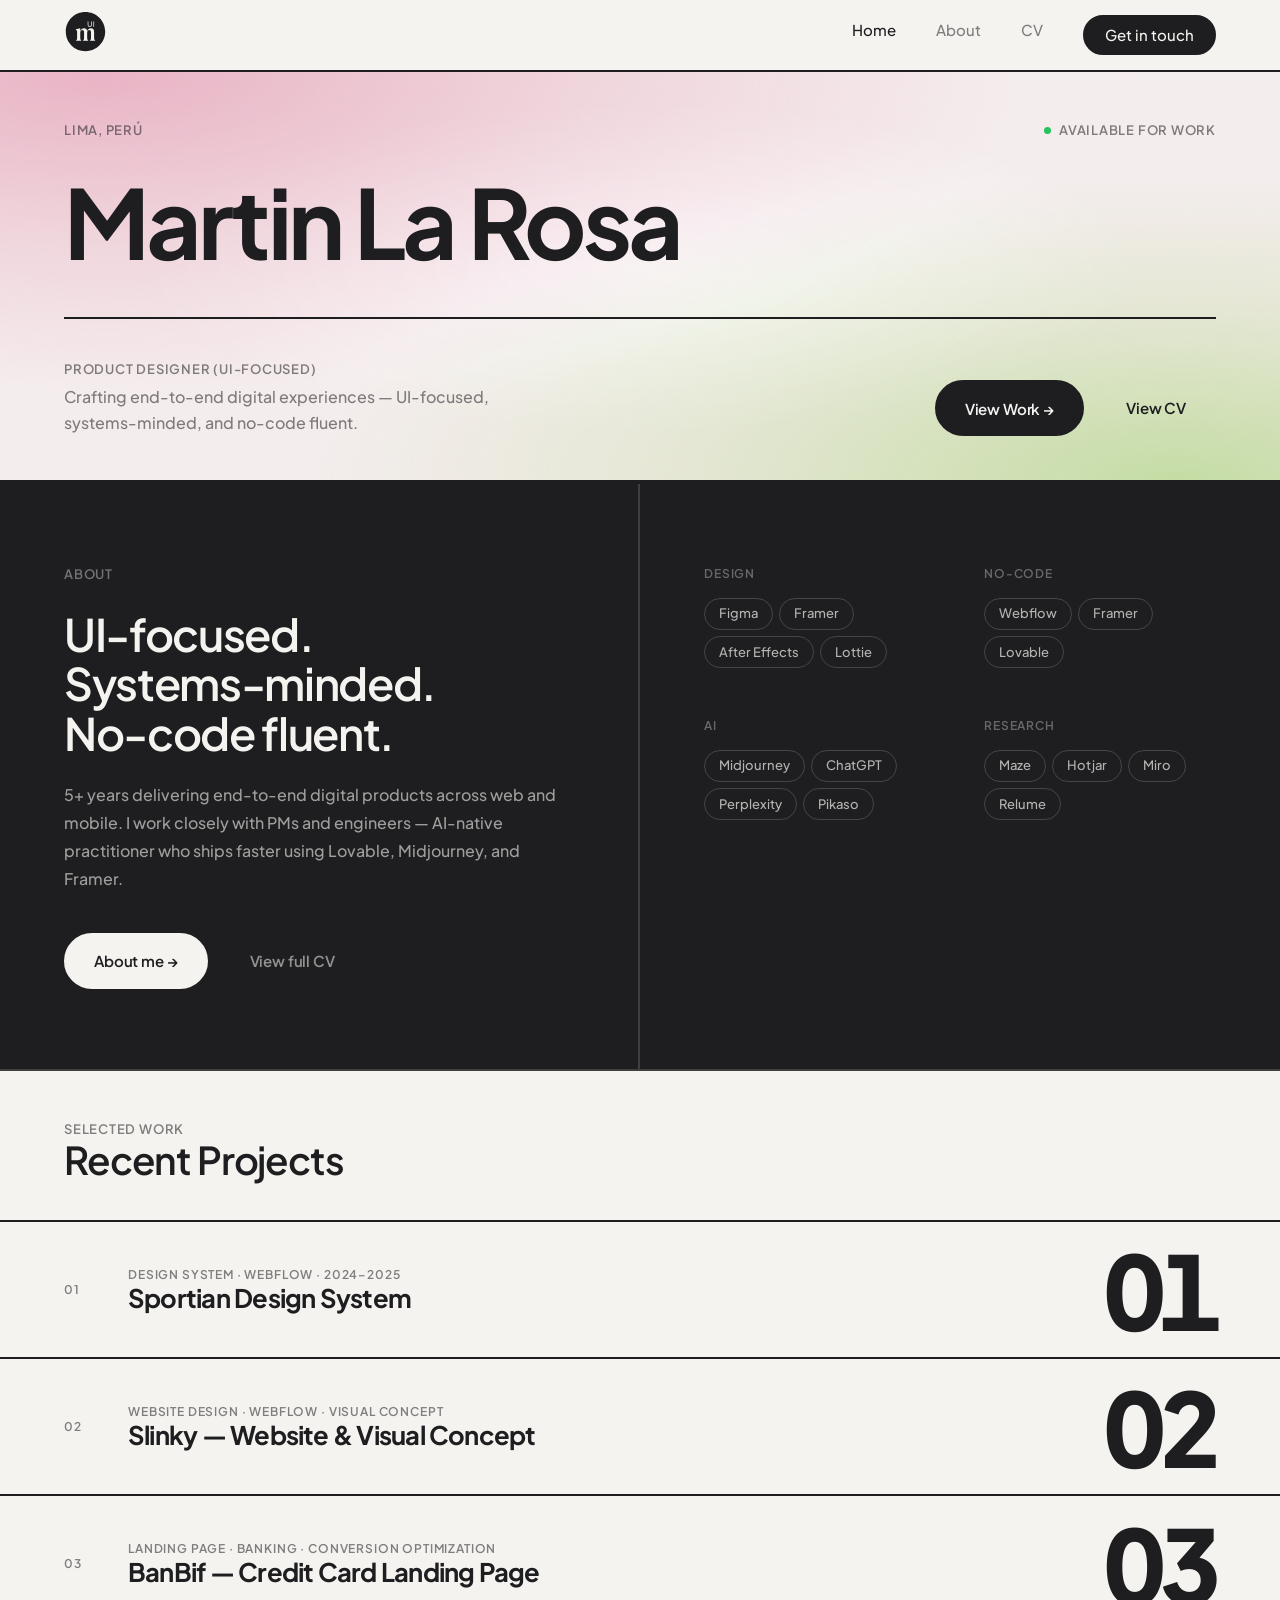
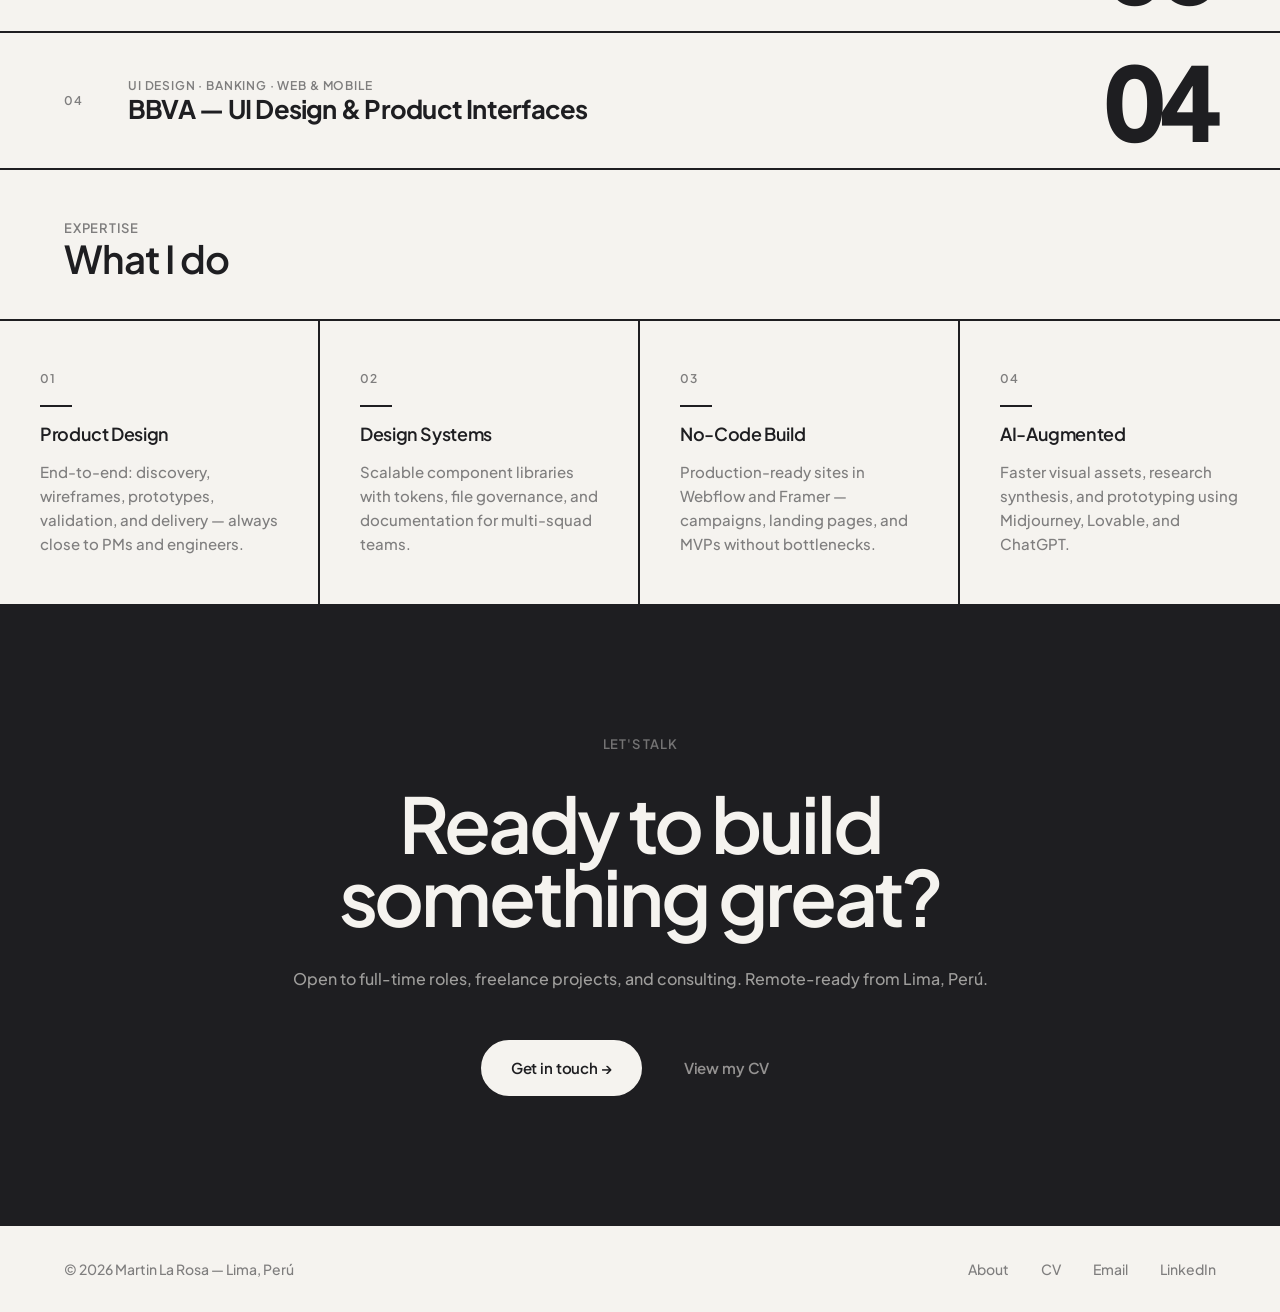
==== index.html @ 9f095d76 "Add files via upload" ====
<!DOCTYPE html>
<html lang="en">
<head>
  <meta charset="UTF-8" />
  <meta name="viewport" content="width=device-width, initial-scale=1.0" />
  <title>Martin La Rosa — Product Designer</title>
  <link rel="preconnect" href="https://fonts.googleapis.com" />
  <link rel="preconnect" href="https://fonts.gstatic.com" crossorigin />
  <link href="https://fonts.googleapis.com/css2?family=Plus+Jakarta+Sans:ital,wght@0,300;0,400;0,500;0,600;0,700;1,300;1,400&display=swap" rel="stylesheet" />
  <style>
    /* ─── RESET ─── */
    *, *::before, *::after { box-sizing: border-box; margin: 0; padding: 0; }
    html { scroll-behavior: smooth; }

    /* ─── BENT DESIGN TOKENS ─── */
    :root {
      --cream:       #f5f3ef;
      --cream-dark:  #e4e1da;
      --ink:         #1e1e21;
      --ink-muted:   rgba(30,30,33,0.55);
      --white:       #fff;
      --line:        2px solid #1e1e21;
      --font:        'Plus Jakarta Sans', sans-serif;
      --max:         80.625rem; /* 1290px — container */
      --pad:         4rem;      /* padding-global */
      --nav-h:       72px;
    }

    body {
      font-family: var(--font);
      font-size: 1.125rem;
      font-weight: 500;
      line-height: 1.6;
      color: var(--ink);
      background: var(--ink);          /* page bg = ink, sections sit on cream */
      -webkit-font-smoothing: antialiased;
      -moz-osx-font-smoothing: grayscale;
    }

    a { color: inherit; text-decoration: none; }
    img { display: block; width: 100%; }

    /* ─── NAV ─── */
    .nav {
      position: fixed;
      top: 0; left: 0; right: 0;
      height: var(--nav-h);
      background: var(--cream);
      border-bottom: var(--line);
      z-index: 200;
      padding: 0 var(--pad);
      display: flex;
      align-items: center;
    }

    .nav-inner {
      width: 100%;
      max-width: var(--max);
      margin: 0 auto;
      display: flex;
      align-items: center;
      justify-content: space-between;
    }

    .nav-logo {
      font-size: 1rem;
      font-weight: 600;
      letter-spacing: -0.02em;
      color: var(--ink);
    }

    .nav-links {
      display: flex;
      gap: 2.5rem;
      list-style: none;
    }

    .nav-links a {
      font-size: 0.9375rem;
      font-weight: 500;
      color: var(--ink-muted);
      transition: color 0.15s;
    }

    .nav-links a:hover,
    .nav-links a.active { color: var(--ink); }

    .nav-cta {
      display: inline-flex;
      align-items: center;
      padding: 0.6rem 1.25rem;
      border: var(--line);
      border-radius: 100px;
      font-size: 0.875rem;
      font-weight: 600;
      background: var(--ink);
      color: var(--cream) !important;
      overflow: hidden;
      position: relative;
      isolation: isolate;
      transition: color 0.45s cubic-bezier(0.19,1,0.22,1);
    }

    .nav-cta::before {
      content: '';
      position: absolute;
      left: var(--mx, 50%);
      top:  var(--my, 50%);
      width: 260px;
      height: 260px;
      background: var(--cream);
      border-radius: 50%;
      transform: translate(-50%, -50%) scale(0);
      transition: transform 0.6s cubic-bezier(0.19,1,0.22,1);
      z-index: 0;
    }
    .nav-cta:hover::before { transform: translate(-50%, -50%) scale(1); }
    .nav-cta:hover { color: var(--ink) !important; }

    /* ─── MAIN WRAPPER ─── */
    .main { background: var(--cream); padding-top: var(--nav-h); }

    /* ─── HERO ─── */
    .hero {
      padding: 3rem var(--pad) 2.75rem;
      border-bottom: var(--line);
      position: relative;
      background:
        radial-gradient(ellipse at 8% 0%, rgba(228, 148, 175, 0.65) 0%, rgba(228, 148, 175, 0.25) 30%, transparent 55%),
        radial-gradient(ellipse at 92% 100%, rgba(165, 210, 115, 0.60) 0%, rgba(165, 210, 115, 0.20) 30%, transparent 52%),
        radial-gradient(ellipse at 50% 48%, rgba(255,255,255,0.95) 0%, transparent 55%),
        #f6eeee;
      overflow: hidden;
    }

    /* grain / noise texture overlay */
    .hero::after {
      content: '';
      position: absolute;
      inset: 0;
      background-image: url("data:image/svg+xml,%3Csvg xmlns='http://www.w3.org/2000/svg' width='200' height='200'%3E%3Cfilter id='n'%3E%3CfeTurbulence type='fractalNoise' baseFrequency='0.75' numOctaves='4' stitchTiles='stitch'/%3E%3C/filter%3E%3Crect width='200' height='200' filter='url(%23n)' opacity='1'/%3E%3C/svg%3E");
      opacity: 0.055;
      pointer-events: none;
      z-index: 0;
    }

    .hero > * { position: relative; z-index: 1; }

    .hero-inner {
      max-width: var(--max);
      margin: 0 auto;
      width: 100%;
    }

    .hero-bar {
      display: flex;
      align-items: center;
      justify-content: space-between;
      margin-bottom: 2rem;
    }
    .hero-loc {
      font-size: 0.8125rem;
      font-weight: 600;
      letter-spacing: 0.06em;
      text-transform: uppercase;
      color: var(--ink-muted);
    }
    .hero-tag {
      display: inline-flex;
      align-items: center;
      gap: 0.5rem;
      font-size: 0.8125rem;
      font-weight: 600;
      letter-spacing: 0.06em;
      text-transform: uppercase;
      color: var(--ink-muted);
    }

    .hero-dot {
      width: 7px;
      height: 7px;
      border-radius: 50%;
      background: #22C55E;
      animation: blink 2.4s ease-in-out infinite;
    }

    @keyframes blink { 0%,100%{opacity:1} 50%{opacity:0.25} }

    .hero-name {
      font-size: clamp(48px, 7.5vw, 8.5vw);
      font-weight: 700;
      letter-spacing: -0.04em;
      line-height: 1;
      color: var(--ink);
      margin-bottom: 3rem;
      white-space: nowrap;
    }

    .hero-name em {
      font-style: italic;
      font-weight: 700;
    }

    .hero-foot {
      display: flex;
      align-items: flex-end;
      justify-content: space-between;
      gap: 2rem;
      flex-wrap: wrap;
      padding-top: 2.5rem;
      border-top: var(--line);
    }

    .hero-foot-left { display: flex; flex-direction: column; gap: 0.25rem; }

    .hero-subtitle {
      font-size: 0.8125rem;
      font-weight: 600;
      letter-spacing: 0.06em;
      text-transform: uppercase;
      color: var(--ink-muted);
    }

    .hero-desc {
      font-size: 1rem;
      font-weight: 500;
      color: var(--ink-muted);
      max-width: 28rem;
      line-height: 1.65;
    }

    .hero-btns {
      display: flex;
      gap: 0.75rem;
      flex-shrink: 0;
    }

    /* ─── BUTTONS ─── */
    .btn {
      display: inline-flex;
      align-items: center;
      gap: 0.5rem;
      padding: 0.875rem 1.75rem;
      border-radius: 100px;
      font-size: 0.9375rem;
      font-weight: 600;
      font-family: var(--font);
      cursor: pointer;
      transition: all 0.18s;
      border: var(--line);
      letter-spacing: -0.01em;
    }

    .btn-primary {
      background: var(--ink);
      color: var(--cream);
      border-color: var(--ink);
      overflow: hidden;
      position: relative;
      isolation: isolate;
      transition: color 0.45s cubic-bezier(0.19,1,0.22,1),
                  border-color 0.45s;
    }

    /* ── liquid fill blob ── */
    .btn-primary::before {
      content: '';
      position: absolute;
      left: var(--mx, 50%);
      top:  var(--my, 50%);
      width: 320px;
      height: 320px;
      background: var(--cream);
      border-radius: 50%;
      transform: translate(-50%, -50%) scale(0);
      transition: transform 0.6s cubic-bezier(0.19,1,0.22,1);
      z-index: 0;
    }
    .btn-primary:hover::before {
      transform: translate(-50%, -50%) scale(1);
    }
    .btn-primary:hover {
      color: var(--ink);
      border-color: var(--ink);
    }

    /* ── split text wrapper ── */
    .btn-split {
      position: relative;
      z-index: 1;
      display: inline-flex;
      flex-direction: column;
      overflow: hidden;
      height: 1.15em;
      line-height: 1.15em;
      pointer-events: none;
    }
    .bs-top, .bs-bot {
      display: block;
      transition: transform 0.45s cubic-bezier(0.19,1,0.22,1);
    }
    .bs-bot {
      position: absolute;
      inset-inline-start: 0;
      top: 100%;
    }
    .btn-primary:hover .bs-top { transform: translateY(-100%); }
    .btn-primary:hover .bs-bot  { transform: translateY(-100%); }

    .btn-outline {
      background: transparent;
      color: var(--ink);
      border-color: transparent;
    }

    .btn-outline:hover { background: transparent; color: var(--ink-muted); border-color: transparent; }


    /* ─── SECTION HEADER ─── */
    .section-head {
      display: flex;
      align-items: flex-end;
      justify-content: space-between;
      gap: 1.5rem;
      padding: 3rem var(--pad) 2.5rem;
      border-bottom: var(--line);
      flex-wrap: wrap;
      max-width: var(--max);
      margin-left: auto;
      margin-right: auto;
    }

    .section-label {
      font-size: 0.8125rem;
      font-weight: 600;
      letter-spacing: 0.06em;
      text-transform: uppercase;
      color: var(--ink-muted);
    }

    .section-title {
      font-size: clamp(1.75rem, 3.5vw, 3vw);
      font-weight: 600;
      letter-spacing: -0.03em;
      line-height: 1.05;
      color: var(--ink);
    }

    /* ─── ACCORDION PROJECTS ─── */
    .acc-list { border-top: var(--line); }

    .acc-item {
      border-bottom: var(--line);
      background: var(--cream);
      overflow: hidden;
      transition: background 0.45s cubic-bezier(0.19,1,0.22,1);
      scroll-margin-top: calc(var(--nav-h) + 0.5rem);
    }
    .acc-item.open { background: var(--ink); }

    .acc-head {
      width: 100%;
      display: flex;
      align-items: center;
      justify-content: space-between;
      padding: 1.5rem var(--pad);
      background: none;
      border: none;
      font-family: var(--font);
      cursor: pointer;
      gap: 2rem;
      text-align: left;
      transition: background 0.2s;
    }
    .acc-head:hover { background: rgba(30,30,33,0.04); }
    .acc-item.open .acc-head:hover { background: rgba(245,243,239,0.04); }

    .acc-left {
      display: flex;
      align-items: center;
      gap: 2.5rem;
      flex: 1;
      min-width: 0;
    }

    .acc-num {
      font-size: 0.75rem;
      font-weight: 600;
      letter-spacing: 0.08em;
      color: var(--ink-muted);
      min-width: 1.5rem;
      transition: color 0.45s;
    }
    .acc-item.open .acc-num { color: rgba(245,243,239,0.35); }

    .acc-info { display: flex; flex-direction: column; gap: 0.15rem; }

    .acc-cat {
      font-size: 0.75rem;
      font-weight: 600;
      letter-spacing: 0.07em;
      text-transform: uppercase;
      color: var(--ink-muted);
      transition: color 0.45s;
    }
    .acc-item.open .acc-cat { color: rgba(245,243,239,0.4); }

    .acc-title {
      font-size: clamp(1.1rem, 2vw, 1.75rem);
      font-weight: 700;
      letter-spacing: -0.03em;
      line-height: 1.1;
      color: var(--ink);
      transition: color 0.45s;
    }
    .acc-item.open .acc-title { color: var(--cream); }

    .acc-big-n {
      font-size: clamp(3.5rem, 8vw, 8vw);
      font-weight: 800;
      letter-spacing: -0.05em;
      line-height: 0.85;
      color: var(--ink);
      transition: color 0.45s, transform 0.35s cubic-bezier(0.19,1,0.22,1);
      font-variant-numeric: tabular-nums;
      user-select: none;
    }
    .acc-item.open .acc-big-n { color: var(--cream); }
    .acc-head:hover .acc-big-n { transform: translateX(-6px) scale(1.04); }


    /* expand panel */
    .acc-body {
      max-height: 0;
      overflow: hidden;
      transition: max-height 0.7s cubic-bezier(0.19,1,0.22,1);
    }
    .acc-item.open .acc-body { max-height: 9999px; }

    .acc-body-inner {
      padding: 2rem var(--pad) 3.5rem var(--pad);
      display: flex;
      flex-direction: column;
      gap: 0;
      position: relative;
      max-width: var(--max);
      margin-left: auto;
      margin-right: auto;
    }

    /* close btn */
    .acc-close {
      position: absolute;
      top: 2rem; right: var(--pad);
      width: 2.5rem; height: 2.5rem;
      border-radius: 50%;
      border: 1.5px solid rgba(245,243,239,0.25);
      background: none;
      color: rgba(245,243,239,0.6);
      font-size: 1.1rem;
      cursor: pointer;
      display: flex; align-items: center; justify-content: center;
      transition: background 0.2s, color 0.2s;
      font-family: var(--font);
    }
    .acc-close:hover { background: rgba(245,243,239,0.12); color: var(--cream); }

    /* ── CASE STUDY LAYOUT ── */
    .cs-tags { display: flex; flex-wrap: wrap; gap: 0.4rem; margin-bottom: 2.5rem; }
    .cs-tag {
      padding: 0.28rem 0.75rem;
      border: 1.5px solid rgba(245,243,239,0.18);
      border-radius: 100px;
      font-size: 0.8125rem;
      font-weight: 500;
      color: rgba(245,243,239,0.5);
    }

    /* metrics bar */
    .cs-metrics {
      display: grid;
      grid-template-columns: repeat(4, 1fr);
      border: 1px solid rgba(245,243,239,0.1);
      border-radius: 10px;
      overflow: hidden;
      margin-bottom: 3rem;
    }
    .cs-metric {
      padding: 1.5rem 1.75rem;
      border-right: 1px solid rgba(245,243,239,0.1);
    }
    .cs-metric:last-child { border-right: none; }
    .cs-metric-n {
      font-size: clamp(1.75rem, 3vw, 2.5rem);
      font-weight: 800;
      letter-spacing: -0.04em;
      color: var(--cream);
      line-height: 1;
      margin-bottom: 0.35rem;
    }
    .cs-metric-l {
      font-size: 0.75rem;
      font-weight: 500;
      color: rgba(245,243,239,0.4);
      letter-spacing: 0.04em;
      line-height: 1.4;
    }

    /* editorial statement */
    .cs-statement {
      font-size: clamp(1.25rem, 2.5vw, 2rem);
      font-weight: 300;
      letter-spacing: -0.03em;
      line-height: 1.4;
      color: rgba(245,243,239,0.75);
      max-width: 52rem;
      margin-bottom: 3rem;
      padding-bottom: 3rem;
      border-bottom: 1px solid rgba(245,243,239,0.1);
    }
    .cs-statement strong {
      font-weight: 700;
      color: var(--cream);
    }

    /* 3-col grid: context + role */
    .cs-grid {
      display: grid;
      grid-template-columns: 1.4fr 1fr;
      gap: 4rem;
      padding-bottom: 3rem;
      border-bottom: 1px solid rgba(245,243,239,0.1);
      margin-bottom: 3rem;
    }

    .cs-label {
      font-size: 0.6875rem;
      font-weight: 700;
      letter-spacing: 0.12em;
      text-transform: uppercase;
      color: rgba(245,243,239,0.3);
      margin-bottom: 0.875rem;
      display: block;
    }
    .cs-h {
      font-size: clamp(1rem, 1.6vw, 1.35rem);
      font-weight: 700;
      letter-spacing: -0.025em;
      color: var(--cream);
      margin-bottom: 0.75rem;
      line-height: 1.25;
    }
    .cs-p {
      font-size: 0.9375rem;
      font-weight: 400;
      line-height: 1.75;
      color: rgba(245,243,239,0.55);
    }
    .cs-p + .cs-p { margin-top: 0.65rem; }

    /* process steps */
    .cs-steps {
      display: flex;
      flex-direction: column;
      gap: 0;
      margin-top: 0.5rem;
    }
    .cs-step {
      display: flex;
      gap: 1rem;
      align-items: flex-start;
      padding: 0.875rem 0;
      border-bottom: 1px solid rgba(245,243,239,0.07);
    }
    .cs-step:last-child { border-bottom: none; }
    .cs-step-n {
      font-size: 0.6875rem;
      font-weight: 700;
      color: rgba(245,243,239,0.25);
      letter-spacing: 0.08em;
      min-width: 1.5rem;
      padding-top: 0.1em;
    }
    .cs-step-text {
      font-size: 0.875rem;
      font-weight: 500;
      color: rgba(245,243,239,0.6);
      line-height: 1.5;
    }
    .cs-step-text span {
      display: block;
      font-size: 0.8125rem;
      font-weight: 400;
      color: rgba(245,243,239,0.35);
      margin-top: 0.2rem;
    }

    /* images */
    .cs-img-row {
      display: grid;
      grid-template-columns: 1fr 1fr;
      gap: 0.75rem;
      margin-bottom: 3rem;
    }
    .cs-img-row img {
      width: 100%;
      border-radius: 6px;
      display: block;
      border: 1px solid rgba(245,243,239,0.07);
    }

    .cs-img-stack {
      display: flex;
      flex-direction: column;
      gap: 0.75rem;
      margin-bottom: 3rem;
    }
    .cs-img-full {
      position: relative;
      border-radius: 10px;
      overflow: hidden;
      border: 1px solid rgba(245,243,239,0.08);
    }
    .cs-img-full img {
      width: 100%;
      display: block;
    }
    /* quita fondo negro del PNG usando blend mode */
    .cs-img-full--blend {
      background: var(--ink);
    }
    .cs-img-full--blend img {
      mix-blend-mode: screen;
    }
    .cs-img-full::before {
      content: '';
      position: absolute;
      inset: 0;
      background:
        linear-gradient(to right,  rgba(30,30,33,0.35) 0%, transparent 15%),
        linear-gradient(to left,   rgba(30,30,33,0.35) 0%, transparent 15%),
        linear-gradient(to bottom, rgba(30,30,33,0.2)  0%, transparent 18%);
      pointer-events: none;
      z-index: 1;
    }
    .cs-img-masked {
      position: relative;
      border-radius: 6px;
      overflow: hidden;
      border: 1px solid rgba(245,243,239,0.07);
    }
    .cs-img-masked img {
      width: 100%;
      display: block;
      border-radius: 0;
      border: none;
    }
    .cs-img-masked::after {
      content: '';
      position: absolute;
      inset: 0;
      background: linear-gradient(
        to bottom,
        transparent 35%,
        rgba(30,30,33,0.55) 70%,
        rgba(30,30,33,0.92) 100%
      );
      pointer-events: none;
    }

    .cs-img-caption {
      font-size: 0.75rem;
      font-weight: 500;
      color: rgba(245,243,239,0.3);
      text-align: center;
      margin-top: 0.6rem;
      margin-bottom: 0.25rem;
      letter-spacing: 0.04em;
      text-transform: uppercase;
    }
    .cs-img-stack > div { display: flex; flex-direction: column; }

    /* outcomes */
    .cs-outcomes {
      display: grid;
      grid-template-columns: repeat(5, 1fr);
      gap: 0;
      border: 1px solid rgba(245,243,239,0.1);
      border-radius: 10px;
      overflow: hidden;
      margin-top: 1rem;
    }
    .cs-outcome {
      padding: 1.25rem 1.1rem;
      border-right: 1px solid rgba(245,243,239,0.1);
      position: relative;
    }
    .cs-outcome:last-child { border-right: none; }
    .cs-outcome::before {
      content: '✓';
      display: block;
      font-size: 0.75rem;
      color: rgba(245,243,239,0.25);
      margin-bottom: 0.5rem;
    }
    .cs-outcome-text {
      font-size: 0.8125rem;
      font-weight: 400;
      color: rgba(245,243,239,0.5);
      line-height: 1.5;
    }

    .cs-live-link {
      display: inline-flex;
      align-items: center;
      gap: 0.6rem;
      padding: 0.6rem 1.1rem;
      border: 1.5px solid rgba(245,243,239,0.15);
      border-radius: 100px;
      font-size: 0.875rem;
      font-weight: 600;
      color: rgba(245,243,239,0.7);
      text-decoration: none;
      margin-bottom: 2.5rem;
      transition: border-color 0.2s, color 0.2s;
      width: fit-content;
    }
    .cs-live-link:hover { border-color: rgba(245,243,239,0.45); color: var(--cream); }
    .cs-live-dot {
      width: 6px; height: 6px;
      border-radius: 50%;
      background: #4ade80;
      box-shadow: 0 0 6px #4ade80;
      flex-shrink: 0;
    }
    .cs-live-arrow { font-size: 0.75rem; opacity: 0.5; }

    /* ─── ABOUT SECTION (DARK) ─── */
    .about-dark {
      background: var(--ink);
      color: var(--cream);
      border-top: var(--line);
    }

    .about-dark-inner {
      max-width: var(--max);
      margin: 0 auto;
      display: grid;
      grid-template-columns: 1fr 1fr;
      border-bottom: 2px solid rgba(245,243,239,0.15);
    }

    .about-left {
      padding: 5rem var(--pad);
      border-right: 2px solid rgba(245,243,239,0.15);
      display: flex;
      flex-direction: column;
      justify-content: space-between;
      gap: 3rem;
    }

    .about-eyebrow {
      font-size: 0.8125rem;
      font-weight: 600;
      letter-spacing: 0.06em;
      text-transform: uppercase;
      color: rgba(245,243,239,0.4);
      margin-bottom: 1.5rem;
    }

    .about-heading {
      font-size: clamp(1.75rem, 3.5vw, 3.5vw);
      font-weight: 600;
      letter-spacing: -0.03em;
      line-height: 1.1;
      color: var(--cream);
      margin-bottom: 1.5rem;
    }

    .about-text {
      font-size: 1rem;
      color: rgba(245,243,239,0.6);
      line-height: 1.75;
      margin-bottom: 2.5rem;
    }

    .about-btns { display: flex; gap: 0.75rem; flex-wrap: wrap; }

    /* btn-primary & btn-outline invertidos en secciones oscuras */
    .about-dark .btn-primary,
    .cta .btn-primary {
      background: var(--cream);
      color: var(--ink);
      border-color: var(--cream);
    }
    .about-dark .btn-primary::before,
    .cta .btn-primary::before { background: var(--ink); }
    .about-dark .btn-primary:hover,
    .cta .btn-primary:hover { color: var(--cream); border-color: var(--cream); }

    .about-dark .btn-outline,
    .cta .btn-outline { color: rgba(245,243,239,0.55); }

    .about-right {
      padding: 5rem var(--pad);
      display: grid;
      grid-template-columns: 1fr 1fr;
      gap: 3rem;
      align-content: start;
    }

    .tool-block {}

    .tool-label {
      font-size: 0.75rem;
      font-weight: 600;
      letter-spacing: 0.07em;
      text-transform: uppercase;
      color: rgba(245,243,239,0.35);
      margin-bottom: 0.875rem;
    }

    .tool-chips { display: flex; flex-wrap: wrap; gap: 0.375rem; }

    .chip-inv {
      font-size: 0.8125rem;
      font-weight: 500;
      padding: 0.3rem 0.875rem;
      border: 1.5px solid rgba(245,243,239,0.18);
      border-radius: 100px;
      color: rgba(245,243,239,0.7);
    }

    /* ─── SERVICES ─── */
    .services { border-bottom: var(--line); }

    .services-grid {
      display: grid;
      grid-template-columns: repeat(4, 1fr);
      max-width: var(--max);
      margin-left: auto;
      margin-right: auto;
    }

    .svc {
      padding: 3rem 2.5rem;
      border-right: var(--line);
      display: flex;
      flex-direction: column;
      gap: 1rem;
    }

    .svc:last-child { border-right: none; }

    .svc-n {
      font-size: 0.75rem;
      font-weight: 600;
      letter-spacing: 0.07em;
      text-transform: uppercase;
      color: var(--ink-muted);
    }

    .svc-line {
      width: 2rem;
      height: 2px;
      background: var(--ink);
    }

    .svc-name {
      font-size: clamp(1rem, 1.5vw, 1.4vw);
      font-weight: 600;
      letter-spacing: -0.02em;
      line-height: 1.2;
      color: var(--ink);
    }

    .svc-desc {
      font-size: 0.9375rem;
      font-weight: 500;
      color: var(--ink-muted);
      line-height: 1.6;
    }

    /* ─── CTA ─── */
    .cta {
      padding: 8rem var(--pad);
      background: var(--ink);
      color: var(--cream);
      text-align: center;
    }

    .cta-inner { max-width: 50rem; margin: 0 auto; }

    .cta-eyebrow {
      font-size: 0.8125rem;
      font-weight: 600;
      letter-spacing: 0.06em;
      text-transform: uppercase;
      color: rgba(245,243,239,0.4);
      margin-bottom: 2rem;
    }

    .cta-h {
      font-size: clamp(2.5rem, 6vw, 6vw);
      font-weight: 600;
      letter-spacing: -0.04em;
      line-height: 0.95;
      color: var(--cream);
      margin-bottom: 2rem;
    }

    .cta-sub {
      font-size: 1rem;
      color: rgba(245,243,239,0.6);
      margin-bottom: 3rem;
      line-height: 1.7;
    }

    .cta-row { display: flex; gap: 0.75rem; justify-content: center; flex-wrap: wrap; }

    /* ─── FOOTER ─── */
    footer {
      background: var(--cream);
      border-top: var(--line);
      padding: 2rem var(--pad);
    }
    .foot-inner {
      max-width: var(--max);
      margin: 0 auto;
      display: flex;
      align-items: center;
      justify-content: space-between;
      flex-wrap: wrap;
      gap: 1rem;
    }

    .foot-copy {
      font-size: 0.875rem;
      font-weight: 500;
      color: var(--ink-muted);
    }

    .foot-links { display: flex; gap: 2rem; }

    .foot-links a {
      font-size: 0.875rem;
      font-weight: 500;
      color: var(--ink-muted);
      transition: color 0.15s;
    }

    .foot-links a:hover { color: var(--ink); }

    /* ─── RESPONSIVE ─── */
    @media (max-width: 900px) {
      :root { --pad: 2rem; }
      .proj-row, .proj-row.flip { grid-template-columns: 1fr; }
      .proj-row .pr-img,
      .proj-row.flip .pr-img { order: 0; border-right: none; border-left: none; border-bottom: var(--line); min-height: 280px; }
      .proj-row .pr-info,
      .proj-row.flip .pr-info { order: 1; }
      .about-dark-inner { grid-template-columns: 1fr; }
      .about-left { border-right: none; border-bottom: 2px solid rgba(245,243,239,0.15); }
      .about-right { grid-template-columns: 1fr 1fr; }
      .services-grid { grid-template-columns: repeat(2, 1fr); }
      .svc:nth-child(2) { border-right: none; }
      .svc:nth-child(3) { border-top: var(--line); }
      .svc:nth-child(4) { border-top: var(--line); border-right: none; }
    }

    @media (max-width: 600px) {
      :root { --pad: 1.25rem; --nav-h: 60px; }
      .nav-links { display: none; }
      .hero-name { font-size: clamp(48px, 13vw, 13vw); }
      .hero-foot { flex-direction: column; align-items: flex-start; }
      .about-right { grid-template-columns: 1fr; }
      .services-grid { grid-template-columns: 1fr; }
      .svc { border-right: none; border-top: var(--line); }
      .svc:first-child { border-top: none; }
      .pr-info { padding: 2rem var(--pad); }
    }
  </style>
</head>
<body>

  <!-- ── NAV ── -->
  <nav class="nav">
    <div class="nav-inner">
      <a href="index.html" class="nav-logo">
        <svg height="43" viewBox="0 0 96 96" fill="none" xmlns="http://www.w3.org/2000/svg" aria-label="Martin La Rosa">
          <path d="M47.68 4.24023C23.27 4.24023 4 23.6502 4 48.2402C4 72.8302 23.27 92.2402 47.68 92.2402C72.09 92.2402 92 72.8302 92 48.2402C92 23.6502 72.09 4.24023 47.68 4.24023ZM65.58 25.4602H67.18V37.3402H65.58V25.4602ZM52.83 25.4602H54.43V32.1502C54.43 34.7802 55.57 35.9702 57.58 35.9702C59.59 35.9702 60.75 34.7802 60.75 32.1502V25.4602H62.3V32.2202C62.3 35.6702 60.52 37.4802 57.56 37.4802C54.6 37.4802 52.82 35.6602 52.82 32.2202V25.4602H52.83ZM69.53 68.5102H58.01V67.5002C60.13 66.8502 60.25 64.3002 60.25 61.2702V49.7702C60.25 46.4502 58.68 44.8502 56.17 44.8502C54.1 44.8502 51.75 47.5202 51.75 49.8902V61.2802C51.75 64.5402 52.03 66.9702 54.04 67.5102V68.5202H42.52V67.5102C44.64 66.8602 44.76 64.3102 44.76 61.2802V49.7802C44.76 46.4602 43.25 44.8602 40.73 44.8602C38.66 44.8602 36.26 47.5902 36.26 49.7202V61.4002C36.26 64.6602 36.6 66.9102 38.55 67.5102V68.5202H27.09V67.5102C29.21 66.8602 29.27 64.4302 29.27 61.4002V48.4102C29.27 46.3302 28.77 45.2702 26.47 43.9602V42.9502L36.25 40.5802V46.6902C37.76 43.2502 41.17 40.5802 44.69 40.5802C48.6 40.5802 51.01 42.4802 51.68 46.8702C52.85 43.2502 56.66 40.5802 60.18 40.5802C64.54 40.5802 67.22 42.4202 67.22 49.5902V61.2702C67.22 64.5302 67.5 66.9602 69.51 67.5002V68.5102H69.53Z" fill="currentColor"/>
        </svg>
      </a>
      <ul class="nav-links">
        <li><a href="index.html" class="active">Home</a></li>
        <li><a href="about.html">About</a></li>
        <li><a href="cv.html">CV</a></li>
        <li><a href="https://wa.link/5fqk9j" target="_blank" rel="noopener" class="nav-cta">
          <span class="btn-split">
            <span class="bs-top">Get in touch</span>
            <span class="bs-bot">Get in touch</span>
          </span>
        </a></li>
      </ul>
    </div>
  </nav>

  <div class="main">

    <!-- ── HERO ── -->
    <section class="hero">
      <div class="hero-inner">
        <div class="hero-bar">
          <span class="hero-loc">Lima, Perú</span>
          <div class="hero-tag">
            <span class="hero-dot"></span>
            Available for work
          </div>
        </div>
        <h1 class="hero-name">
          Martin La Rosa
        </h1>
        <div class="hero-foot">
          <div class="hero-foot-left">
            <span class="hero-subtitle">Product Designer (UI-Focused)</span>
            <p class="hero-desc">Crafting end-to-end digital experiences — UI-focused, systems-minded, and no-code fluent.</p>
          </div>
          <div class="hero-btns">
            <a href="#recent-projects" class="btn btn-primary">
              <span class="btn-split">
                <span class="bs-top">View Work →</span>
                <span class="bs-bot">View Work →</span>
              </span>
            </a>
            <a href="cv.html" class="btn btn-outline">View CV</a>
          </div>
        </div>
      </div>
    </section>

    <!-- ── ABOUT DARK ── -->
    <div class="about-dark">
      <div class="about-dark-inner">
        <div class="about-left">
          <div>
            <p class="about-eyebrow">About</p>
            <h2 class="about-heading">UI-focused.<br>Systems-minded.<br>No-code fluent.</h2>
            <p class="about-text">5+ years delivering end-to-end digital products across web and mobile. I work closely with PMs and engineers — AI-native practitioner who ships faster using Lovable, Midjourney, and Framer.</p>
            <div class="about-btns">
              <a href="about.html" class="btn btn-primary">About me →</a>
              <a href="cv.html" class="btn btn-outline">View full CV</a>
            </div>
          </div>
        </div>
        <div class="about-right">
          <div class="tool-block">
            <p class="tool-label">Design</p>
            <div class="tool-chips">
              <span class="chip-inv">Figma</span>
              <span class="chip-inv">Framer</span>
              <span class="chip-inv">After Effects</span>
              <span class="chip-inv">Lottie</span>
            </div>
          </div>
          <div class="tool-block">
            <p class="tool-label">No-Code</p>
            <div class="tool-chips">
              <span class="chip-inv">Webflow</span>
              <span class="chip-inv">Framer</span>
              <span class="chip-inv">Lovable</span>
            </div>
          </div>
          <div class="tool-block">
            <p class="tool-label">AI</p>
            <div class="tool-chips">
              <span class="chip-inv">Midjourney</span>
              <span class="chip-inv">ChatGPT</span>
              <span class="chip-inv">Perplexity</span>
              <span class="chip-inv">Pikaso</span>
            </div>
          </div>
          <div class="tool-block">
            <p class="tool-label">Research</p>
            <div class="tool-chips">
              <span class="chip-inv">Maze</span>
              <span class="chip-inv">Hotjar</span>
              <span class="chip-inv">Miro</span>
              <span class="chip-inv">Relume</span>
            </div>
          </div>
        </div>
      </div>
    </div>

    <!-- ── SELECTED WORK ── -->
    <div id="recent-projects" class="section-head" style="border-bottom:none; scroll-margin-top:var(--nav-h);">
      <div>
        <p class="section-label">Selected Work</p>
        <h2 class="section-title">Recent Projects</h2>
      </div>
    </div>

    <div class="acc-list">

      <!-- 01 -->
      <div class="acc-item">
        <button class="acc-head">
          <div class="acc-left">
            <span class="acc-num">01</span>
            <div class="acc-info">
              <span class="acc-cat">Design System · Webflow · 2024–2025</span>
              <h3 class="acc-title">Sportian Design System</h3>
            </div>
          </div>
<span class="acc-big-n">01</span>
        </button>
        <div class="acc-body">
          <div class="acc-body-inner">
            <button class="acc-close" aria-label="Close">✕</button>

            <!-- Tags -->
            <div class="cs-tags">
              <span class="cs-tag">Senior UI Designer</span>
              <span class="cs-tag">Design Systems</span>
              <span class="cs-tag">Webflow</span>
              <span class="cs-tag">Figma</span>
              <span class="cs-tag">Component Architecture</span>
              <span class="cs-tag">Cross-functional</span>
            </div>

            <!-- Key metrics -->
            <div class="cs-metrics">
              <div class="cs-metric">
                <div class="cs-metric-n">40+</div>
                <div class="cs-metric-l">Reusable<br>components built</div>
              </div>
              <div class="cs-metric">
                <div class="cs-metric-n">3</div>
                <div class="cs-metric-l">Squads aligned<br>to one system</div>
              </div>
              <div class="cs-metric">
                <div class="cs-metric-n">~60%</div>
                <div class="cs-metric-l">Faster page<br>creation</div>
              </div>
              <div class="cs-metric">
                <div class="cs-metric-n">1</div>
                <div class="cs-metric-l">Unified token-based<br>design language</div>
              </div>
            </div>

            <!-- Editorial statement -->
            <p class="cs-statement">Sportian's web presence had grown organically across multiple initiatives — the real problem wasn't visual, it was <strong>the absence of shared rules that slowed every team down.</strong></p>

            <!-- GIF hero -->
            <div class="cs-img-full" style="margin-bottom:0.5rem;">
              <img src="img/sportian-laptop.gif" alt="Sportian — nuevo sitio" />
            </div>
            <p class="cs-img-caption" style="margin-bottom:2.5rem;">Live site — new Sportian web experience, migrated to Webflow</p>

            <!-- Context + Process -->
            <div class="cs-grid">
              <div>
                <span class="cs-label">Context & Challenge</span>
                <h4 class="cs-h">Fragmented system, growing visual debt</h4>
                <p class="cs-p">Sportian is a global sports-tech company (a Globant venture) serving LaLiga, Serie A, and top-tier clubs worldwide. Their web presence had scaled faster than their design rules — inconsistent components, duplicated patterns, and no shared vocabulary between design and dev.</p>
                <p class="cs-p">My mandate was to audit, systematize, and migrate — without halting ongoing marketing and product releases.</p>
              </div>
              <div>
                <span class="cs-label">My Process</span>
                <div class="cs-steps">
                  <div class="cs-step">
                    <span class="cs-step-n">01</span>
                    <div class="cs-step-text">Visual & component audit
                      <span>Mapped all existing UI across 12+ pages, identified 80+ inconsistencies</span>
                    </div>
                  </div>
                  <div class="cs-step">
                    <span class="cs-step-n">02</span>
                    <div class="cs-step-text">Token architecture
                      <span>Defined color, spacing, type & motion tokens in Figma Variables</span>
                    </div>
                  </div>
                  <div class="cs-step">
                    <span class="cs-step-n">03</span>
                    <div class="cs-step-text">Component library
                      <span>Built 40+ reusable components with auto-layout, variants & documentation</span>
                    </div>
                  </div>
                  <div class="cs-step">
                    <span class="cs-step-n">04</span>
                    <div class="cs-step-text">Webflow migration
                      <span>Translated the system into Webflow CMS — zero loss of design fidelity</span>
                    </div>
                  </div>
                  <div class="cs-step">
                    <span class="cs-step-n">05</span>
                    <div class="cs-step-text">Governance & handoff
                      <span>Created naming conventions, usage guidelines, and onboarding docs for 3 teams</span>
                    </div>
                  </div>
                </div>
              </div>
            </div>

            <!-- Images -->
            <div class="cs-img-stack">
              <div>
                <div class="cs-img-full">
                  <img src="img/websportian_DS.jpg" alt="Sportian — Design System en Figma" />
                </div>
                <p class="cs-img-caption">Component architecture — type scale, icon sets & reusable UI blocks built in Figma</p>
              </div>
              <div>
                <div class="cs-img-full">
                  <img src="img/websportian_WF.jpg" alt="Sportian — migración a Webflow" />
                </div>
                <p class="cs-img-caption">Webflow migration — design system translated into CMS components with zero fidelity loss</p>
              </div>
              <div>
                <div class="cs-img-full cs-img-full--blend">
                  <img src="img/sportian-comparison.png" alt="Sportian — Before & After" />
                </div>
                <p class="cs-img-caption">Before vs. After — fragmented system → unified design language</p>
              </div>
              <div>
                <div class="cs-img-full">
                  <img src="img/sportian-new.avif" alt="Sportian — sistema rediseñado" />
                </div>
                <p class="cs-img-caption">New system in production — reusable components across all Sportian touchpoints</p>
              </div>
            </div>

            <!-- Live link -->
            <a href="https://www.sportian.com" target="_blank" rel="noopener" class="cs-live-link">
              <span class="cs-live-dot"></span>
              sportian.com
              <span class="cs-live-arrow">↗</span>
            </a>

            <!-- Outcomes -->
            <span class="cs-label">Impact & Outcomes</span>
            <div class="cs-outcomes">
              <div class="cs-outcome"><p class="cs-outcome-text">Unified visual language across all web touchpoints</p></div>
              <div class="cs-outcome"><p class="cs-outcome-text">~60% faster page production with reusable Webflow components</p></div>
              <div class="cs-outcome"><p class="cs-outcome-text">80+ visual inconsistencies resolved in a single audit cycle</p></div>
              <div class="cs-outcome"><p class="cs-outcome-text">3 cross-functional teams aligned to one design language</p></div>
              <div class="cs-outcome"><p class="cs-outcome-text">Scalable token architecture ready for future product growth</p></div>
            </div>

          </div>
        </div>
      </div>

      <!-- 02 -->
      <div class="acc-item">
        <button class="acc-head">
          <div class="acc-left">
            <span class="acc-num">02</span>
            <div class="acc-info">
              <span class="acc-cat">Website Design · Webflow · Visual Concept</span>
              <h3 class="acc-title">Slinky — Website & Visual Concept</h3>
            </div>
          </div>
<span class="acc-big-n">02</span>
        </button>
        <div class="acc-body">
          <div class="acc-body-inner">
            <button class="acc-close" aria-label="Close">✕</button>

            <div class="cs-tags">
              <span class="cs-tag">Senior UI Designer</span>
              <span class="cs-tag">Visual Concept</span>
              <span class="cs-tag">Webflow</span>
              <span class="cs-tag">UX</span>
              <span class="cs-tag">SEO</span>
              <span class="cs-tag">Creative Studio</span>
            </div>

            <div class="cs-metrics">
              <div class="cs-metric">
                <div class="cs-metric-n">6+</div>
                <div class="cs-metric-l">Key pages<br>redesigned</div>
              </div>
              <div class="cs-metric">
                <div class="cs-metric-n">1</div>
                <div class="cs-metric-l">Unified visual<br>concept defined</div>
              </div>
              <div class="cs-metric">
                <div class="cs-metric-n">100%</div>
                <div class="cs-metric-l">Responsive &<br>SEO-optimized</div>
              </div>
              <div class="cs-metric">
                <div class="cs-metric-n">0→1</div>
                <div class="cs-metric-l">Design system<br>from scratch</div>
              </div>
            </div>

            <p class="cs-statement">The site wasn't broken — it just had <strong>no visual north. Each page was its own island,</strong> disconnected from a shared brand direction.</p>

            <!-- GIF hero -->
            <div class="cs-img-full" style="margin-bottom:0.5rem;">
              <img src="img/porta_slinky.gif" alt="Slinky — live site" />
            </div>
            <p class="cs-img-caption" style="margin-bottom:2.5rem;">Live site — Slinky creative studio, implemented in Webflow</p>

            <div class="cs-grid">
              <div>
                <span class="cs-label">Context & Challenge</span>
                <h4 class="cs-h">No visual direction, growing incoherence</h4>
                <p class="cs-p">Slinky is a creative digital studio offering web design, strategy, and campaigns. Their website had grown without a defined visual concept — inconsistent layouts, unclear hierarchy, and a fragmented brand perception that didn't reflect their creative capabilities.</p>
                <p class="cs-p">The challenge: redesign from a strategic visual concept first, then build a scalable, performant site in Webflow.</p>
              </div>
              <div>
                <span class="cs-label">My Process</span>
                <div class="cs-steps">
                  <div class="cs-step">
                    <span class="cs-step-n">01</span>
                    <div class="cs-step-text">Visual & UX audit
                      <span>Mapped all existing pages, identified hierarchy and consistency issues</span>
                    </div>
                  </div>
                  <div class="cs-step">
                    <span class="cs-step-n">02</span>
                    <div class="cs-step-text">Visual concept definition
                      <span>Defined typography, color, motion and layout rules to guide all design decisions</span>
                    </div>
                  </div>
                  <div class="cs-step">
                    <span class="cs-step-n">03</span>
                    <div class="cs-step-text">Website redesign
                      <span>Rebuilt key pages around reusable sections and predictable layout patterns</span>
                    </div>
                  </div>
                  <div class="cs-step">
                    <span class="cs-step-n">04</span>
                    <div class="cs-step-text">Webflow implementation
                      <span>Built with a structured class system — responsive, performant, SEO-ready</span>
                    </div>
                  </div>
                  <div class="cs-step">
                    <span class="cs-step-n">05</span>
                    <div class="cs-step-text">QA & continuous iteration
                      <span>Live QA across devices, performance tuning and ongoing design updates</span>
                    </div>
                  </div>
                </div>
              </div>
            </div>

            <div class="cs-img-stack">
              <div>
                <div class="cs-img-full">
                  <img src="img/slynkiwf.png" alt="Slinky — Webflow editor" />
                </div>
                <p class="cs-img-caption">Webflow implementation — reusable components & structured class system</p>
              </div>
              <div>
                <div class="cs-img-full">
                  <img src="img/img_slinky_img_7.jpg" alt="Slinky — mobile responsive" />
                </div>
                <p class="cs-img-caption">Fully responsive — mobile-first layout with consistent visual concept</p>
              </div>
              <div>
                <div class="cs-img-full">
                  <img src="img/img_slinky_2.png" alt="Slinky — full site" />
                </div>
                <p class="cs-img-caption">Complete redesign — unified visual language across all pages</p>
              </div>
            </div>

            <a href="https://www.slinky.pe" target="_blank" rel="noopener" class="cs-live-link">
              <span class="cs-live-dot"></span>
              slinky.pe
              <span class="cs-live-arrow">↗</span>
            </a>

            <span class="cs-label">Impact & Outcomes</span>
            <div class="cs-outcomes">
              <div class="cs-outcome"><p class="cs-outcome-text">Clear visual concept guiding all design decisions</p></div>
              <div class="cs-outcome"><p class="cs-outcome-text">Consistent hierarchy and layout across all pages</p></div>
              <div class="cs-outcome"><p class="cs-outcome-text">Reusable Webflow components for faster updates</p></div>
              <div class="cs-outcome"><p class="cs-outcome-text">Responsive behavior across all devices</p></div>
              <div class="cs-outcome"><p class="cs-outcome-text">SEO & performance improvements post-launch</p></div>
            </div>

          </div>
        </div>
      </div>

      <!-- 03 -->
      <div class="acc-item">
        <button class="acc-head">
          <div class="acc-left">
            <span class="acc-num">03</span>
            <div class="acc-info">
              <span class="acc-cat">Landing Page · Banking · Conversion Optimization</span>
              <h3 class="acc-title">BanBif — Credit Card Landing Page</h3>
            </div>
          </div>
<span class="acc-big-n">03</span>
        </button>
        <div class="acc-body">
          <div class="acc-body-inner">
            <button class="acc-close" aria-label="Close">✕</button>

            <div class="cs-tags">
              <span class="cs-tag">Product Designer</span>
              <span class="cs-tag">UX</span>
              <span class="cs-tag">IA</span>
              <span class="cs-tag">Landing Page</span>
              <span class="cs-tag">Conversion Optimization</span>
              <span class="cs-tag">Banking</span>
            </div>

            <div class="cs-metrics">
              <div class="cs-metric">
                <div class="cs-metric-n">+38%</div>
                <div class="cs-metric-l">Lead form<br>completion</div>
              </div>
              <div class="cs-metric">
                <div class="cs-metric-n">−52%</div>
                <div class="cs-metric-l">Drop-off at<br>key step</div>
              </div>
              <div class="cs-metric">
                <div class="cs-metric-n">3→1</div>
                <div class="cs-metric-l">Flows unified<br>into one path</div>
              </div>
              <div class="cs-metric">
                <div class="cs-metric-n">0→1</div>
                <div class="cs-metric-l">IA strategy<br>from scratch</div>
              </div>
            </div>

            <p class="cs-statement">Users weren't converting — not because the product wasn't good, but because <strong>the page never told them clearly what to do next.</strong></p>

            <!-- Hero image -->
            <div class="cs-img-full" style="margin-bottom:0.5rem;">
              <img src="img/porta_banbif.png" alt="BanBif — Credit Card Landing Page" />
            </div>
            <p class="cs-img-caption" style="margin-bottom:2.5rem;">BanBif credit card landing page — redesigned for clarity and conversion</p>

            <div class="cs-grid">
              <div>
                <span class="cs-label">Context & Challenge</span>
                <h4 class="cs-h">A landing page that didn't convert</h4>
                <p class="cs-p">BanBif needed to increase credit card applications through their digital channel. The existing landing page had multiple entry points, fragmented messaging, and a form flow that created friction at critical steps — resulting in high drop-off before submission.</p>
                <p class="cs-p">My role: own the UX strategy end-to-end — from information architecture and user flow definition to wireframes, prototypes, and handoff — within a fast-moving financial services context.</p>
              </div>
              <div>
                <span class="cs-label">My Process</span>
                <div class="cs-steps">
                  <div class="cs-step">
                    <span class="cs-step-n">01</span>
                    <div class="cs-step-text">Discovery & audit
                      <span>Reviewed analytics, heatmaps, and drop-off data to identify friction points in the existing flow</span>
                    </div>
                  </div>
                  <div class="cs-step">
                    <span class="cs-step-n">02</span>
                    <div class="cs-step-text">IA strategy
                      <span>Restructured content hierarchy — one clear value prop, one primary CTA, progressive disclosure for details</span>
                    </div>
                  </div>
                  <div class="cs-step">
                    <span class="cs-step-n">03</span>
                    <div class="cs-step-text">Wireframes & flow
                      <span>Designed low-to-mid fidelity wireframes covering all states — empty, error, loading, success</span>
                    </div>
                  </div>
                  <div class="cs-step">
                    <span class="cs-step-n">04</span>
                    <div class="cs-step-text">Prototype & validation
                      <span>Clickable prototype tested with real users; iterated on form step order and label clarity</span>
                    </div>
                  </div>
                  <div class="cs-step">
                    <span class="cs-step-n">05</span>
                    <div class="cs-step-text">Handoff & QA
                      <span>Annotated specs delivered in Figma; worked directly with dev team during implementation</span>
                    </div>
                  </div>
                </div>
              </div>
            </div>

            <div class="cs-img-stack">
              <div>
                <div class="cs-img-full">
                  <img src="img/Frame 28051.jpg" alt="BanBif — IA structure and content hierarchy" />
                </div>
                <p class="cs-img-caption">IA strategy — restructured content hierarchy with a single conversion path</p>
              </div>
              <div>
                <div class="cs-img-full">
                  <img src="img/Preview 6.jpg" alt="BanBif — wireframe flow" />
                </div>
                <p class="cs-img-caption">Wireframe flow — progressive disclosure reducing cognitive load at each step</p>
              </div>
              <div>
                <div class="cs-img-full">
                  <img src="img/6.jpg" alt="BanBif — form states design" />
                </div>
                <p class="cs-img-caption">Form states — empty, error, and success variations for consistent feedback</p>
              </div>
              <div>
                <div class="cs-img-full">
                  <img src="img/8.jpg" alt="BanBif — mobile responsive layout" />
                </div>
                <p class="cs-img-caption">Mobile layout — optimized for the primary access channel (80%+ mobile traffic)</p>
              </div>
              <div>
                <div class="cs-img-full">
                  <img src="img/9.jpg" alt="BanBif — final design" />
                </div>
                <p class="cs-img-caption">Final design — unified landing page with clear hierarchy and single CTA path</p>
              </div>
            </div>

            <a href="https://www.figma.com/design/J1azSeb7IctuQST0nbLi3J/Banbif?node-id=725-2&t=941wV1NEJtx67izk-1" target="_blank" rel="noopener" class="cs-live-link">
              <span class="cs-live-dot" style="background:#a259ff;"></span>
              View in Figma
              <span class="cs-live-arrow">↗</span>
            </a>

            <span class="cs-label">Impact & Outcomes</span>
            <div class="cs-outcomes">
              <div class="cs-outcome"><p class="cs-outcome-text">+38% lead form completion rate post-launch</p></div>
              <div class="cs-outcome"><p class="cs-outcome-text">Drop-off reduced at the critical form step</p></div>
              <div class="cs-outcome"><p class="cs-outcome-text">3 fragmented flows consolidated into 1 clear path</p></div>
              <div class="cs-outcome"><p class="cs-outcome-text">Full mobile-first responsive implementation</p></div>
              <div class="cs-outcome"><p class="cs-outcome-text">Reusable Figma components handed off to dev</p></div>
            </div>

          </div>
        </div>
      </div>

      <!-- 04 -->
      <div class="acc-item">
        <button class="acc-head">
          <div class="acc-left">
            <span class="acc-num">04</span>
            <div class="acc-info">
              <span class="acc-cat">UI Design · Banking · Web & Mobile</span>
              <h3 class="acc-title">BBVA — UI Design & Product Interfaces</h3>
            </div>
          </div>
<span class="acc-big-n">04</span>
        </button>
        <div class="acc-body">
          <div class="acc-body-inner">
            <button class="acc-close" aria-label="Close">✕</button>

            <div class="cs-tags">
              <span class="cs-tag">UI Designer</span>
              <span class="cs-tag">Visual Design</span>
              <span class="cs-tag">Design System</span>
              <span class="cs-tag">Web</span>
              <span class="cs-tag">Mobile</span>
              <span class="cs-tag">Figma</span>
            </div>

            <div class="cs-metrics">
              <div class="cs-metric">
                <div class="cs-metric-n">4+</div>
                <div class="cs-metric-l">Products &<br>platforms</div>
              </div>
              <div class="cs-metric">
                <div class="cs-metric-n">Web+App</div>
                <div class="cs-metric-l">Cross-platform<br>coverage</div>
              </div>
              <div class="cs-metric">
                <div class="cs-metric-n">1 DS</div>
                <div class="cs-metric-l">Design system<br>followed</div>
              </div>
              <div class="cs-metric">
                <div class="cs-metric-n">100%</div>
                <div class="cs-metric-l">Delivered &<br>shipped</div>
              </div>
            </div>

            <p class="cs-statement">Working inside a regulated, large-scale system means <strong>every pixel has to earn its place — clarity, consistency, and accessibility are non-negotiable.</strong></p>

            <!-- Hero image -->
            <div class="cs-img-full" style="margin-bottom:0.5rem;">
              <img src="img/web-portfolio-mockup_11.jpg" alt="BBVA — product interfaces overview" />
            </div>
            <p class="cs-img-caption" style="margin-bottom:2.5rem;">BBVA — digital financial products for web and mobile platforms</p>

            <div class="cs-grid">
              <div>
                <span class="cs-label">Context & Role</span>
                <h4 class="cs-h">UI design inside a large-scale financial system</h4>
                <p class="cs-p">At BBVA, I worked as a UI and visual designer within a multidisciplinary team, designing interfaces for digital financial products — from landing pages and onboarding flows to core banking features for web and mobile.</p>
                <p class="cs-p">The environment demanded strict adherence to BBVA's global design system while solving real UX problems: improving clarity at critical moments, reducing errors in transactional flows, and maintaining visual consistency across devices.</p>
              </div>
              <div>
                <span class="cs-label">What I did</span>
                <div class="cs-steps">
                  <div class="cs-step">
                    <span class="cs-step-n">01</span>
                    <div class="cs-step-text">Screen & component design
                      <span>Designed UI for key flows in web and mobile products following BBVA's design system guidelines</span>
                    </div>
                  </div>
                  <div class="cs-step">
                    <span class="cs-step-n">02</span>
                    <div class="cs-step-text">Visual adaptation of new features
                      <span>Ensured hierarchy, readability, and accessibility across devices and viewports</span>
                    </div>
                  </div>
                  <div class="cs-step">
                    <span class="cs-step-n">03</span>
                    <div class="cs-step-text">Cross-team collaboration
                      <span>Worked with product managers and engineers to validate and refine UI proposals iteratively</span>
                    </div>
                  </div>
                  <div class="cs-step">
                    <span class="cs-step-n">04</span>
                    <div class="cs-step-text">Graphic assets & documentation
                      <span>Produced visual assets and annotated Figma specs for accurate, efficient dev handoff</span>
                    </div>
                  </div>
                </div>
              </div>
            </div>

            <div class="cs-img-stack">
              <div>
                <div class="cs-img-full">
                  <img src="img/contact.jpg" alt="BBVA — multi-product landing pages" />
                </div>
                <p class="cs-img-caption">Multi-product landing pages — Link de pago, POS, and payment hub designed with consistent hierarchy</p>
              </div>
              <div>
                <div class="cs-img-full">
                  <img src="img/img-1.jpg" alt="BBVA — Figma design specs and flow documentation" />
                </div>
                <p class="cs-img-caption">Figma documentation — annotated flow specs delivered to development for precise implementation</p>
              </div>
            </div>

            <span class="cs-label">Impact & Outcomes</span>
            <div class="cs-outcomes">
              <div class="cs-outcome"><p class="cs-outcome-text">4+ digital products designed and shipped</p></div>
              <div class="cs-outcome"><p class="cs-outcome-text">Consistent UI across web and mobile platforms</p></div>
              <div class="cs-outcome"><p class="cs-outcome-text">Design system applied at scale across all deliverables</p></div>
              <div class="cs-outcome"><p class="cs-outcome-text">Full annotated Figma specs for dev handoff</p></div>
              <div class="cs-outcome"><p class="cs-outcome-text">Transactional flows improved for clarity and trust</p></div>
            </div>

          </div>
        </div>
      </div>

    </div>

    <!-- ── SERVICES ── -->
    <div class="section-head">
      <div>
        <p class="section-label">Expertise</p>
        <h2 class="section-title">What I do</h2>
      </div>
    </div>

    <div class="services">
      <div class="services-grid">
        <div class="svc">
          <span class="svc-n">01</span>
          <div class="svc-line"></div>
          <h3 class="svc-name">Product Design</h3>
          <p class="svc-desc">End-to-end: discovery, wireframes, prototypes, validation, and delivery — always close to PMs and engineers.</p>
        </div>
        <div class="svc">
          <span class="svc-n">02</span>
          <div class="svc-line"></div>
          <h3 class="svc-name">Design Systems</h3>
          <p class="svc-desc">Scalable component libraries with tokens, file governance, and documentation for multi-squad teams.</p>
        </div>
        <div class="svc">
          <span class="svc-n">03</span>
          <div class="svc-line"></div>
          <h3 class="svc-name">No-Code Build</h3>
          <p class="svc-desc">Production-ready sites in Webflow and Framer — campaigns, landing pages, and MVPs without bottlenecks.</p>
        </div>
        <div class="svc">
          <span class="svc-n">04</span>
          <div class="svc-line"></div>
          <h3 class="svc-name">AI-Augmented</h3>
          <p class="svc-desc">Faster visual assets, research synthesis, and prototyping using Midjourney, Lovable, and ChatGPT.</p>
        </div>
      </div>
    </div>

    <!-- ── CTA ── -->
    <section class="cta">
      <div class="cta-inner">
        <p class="cta-eyebrow">Let's talk</p>
        <h2 class="cta-h">Ready to build<br>something great?</h2>
        <p class="cta-sub">Open to full-time roles, freelance projects, and consulting. Remote-ready from Lima, Perú.</p>
        <div class="cta-row">
          <a href="https://wa.link/5fqk9j" target="_blank" rel="noopener" class="btn btn-primary">Get in touch →</a>
          <a href="cv.html" class="btn btn-outline">View my CV</a>
        </div>
      </div>
    </section>

  </div><!-- /.main -->

  <!-- ── FOOTER ── -->
  <footer>
    <div class="foot-inner">
      <span class="foot-copy">© 2026 Martin La Rosa — Lima, Perú</span>
      <div class="foot-links">
        <a href="about.html">About</a>
        <a href="cv.html">CV</a>
        <a href="mailto:martinmind.dg@gmail.com">Email</a>
        <a href="https://linkedin.com/in/martinlarosa" target="_blank">LinkedIn</a>
      </div>
    </div>
  </footer>


<script>
  /* ── Accordion ── */
  document.querySelectorAll('.acc-head').forEach(btn => {
    btn.addEventListener('click', () => {
      const item = btn.closest('.acc-item');
      const list = item.closest('.acc-list');
      const isOpen = item.classList.contains('open');
      list.querySelectorAll('.acc-item').forEach(i => i.classList.remove('open'));
      if (!isOpen) {
        item.classList.add('open');
        // scroll to top of item after opening starts
        setTimeout(() => {
          item.scrollIntoView({ behavior: 'smooth', block: 'start' });
        }, 80);
      }
    });
  });

  document.querySelectorAll('.acc-close').forEach(btn => {
    btn.addEventListener('click', (e) => {
      e.stopPropagation();
      const item = btn.closest('.acc-item');
      item.classList.remove('open');
      // scroll to the row header after closing
      setTimeout(() => {
        item.scrollIntoView({ behavior: 'smooth', block: 'start' });
      }, 80);
    });
  });

  /* ── Liquid-fill: track cursor inside .btn-primary & .nav-cta ── */
  document.querySelectorAll('.btn-primary, .nav-cta').forEach(btn => {
    btn.addEventListener('mousemove', e => {
      const r = btn.getBoundingClientRect();
      btn.style.setProperty('--mx', (e.clientX - r.left) + 'px');
      btn.style.setProperty('--my', (e.clientY - r.top)  + 'px');
    });
  });
</script>
</body>
</html>
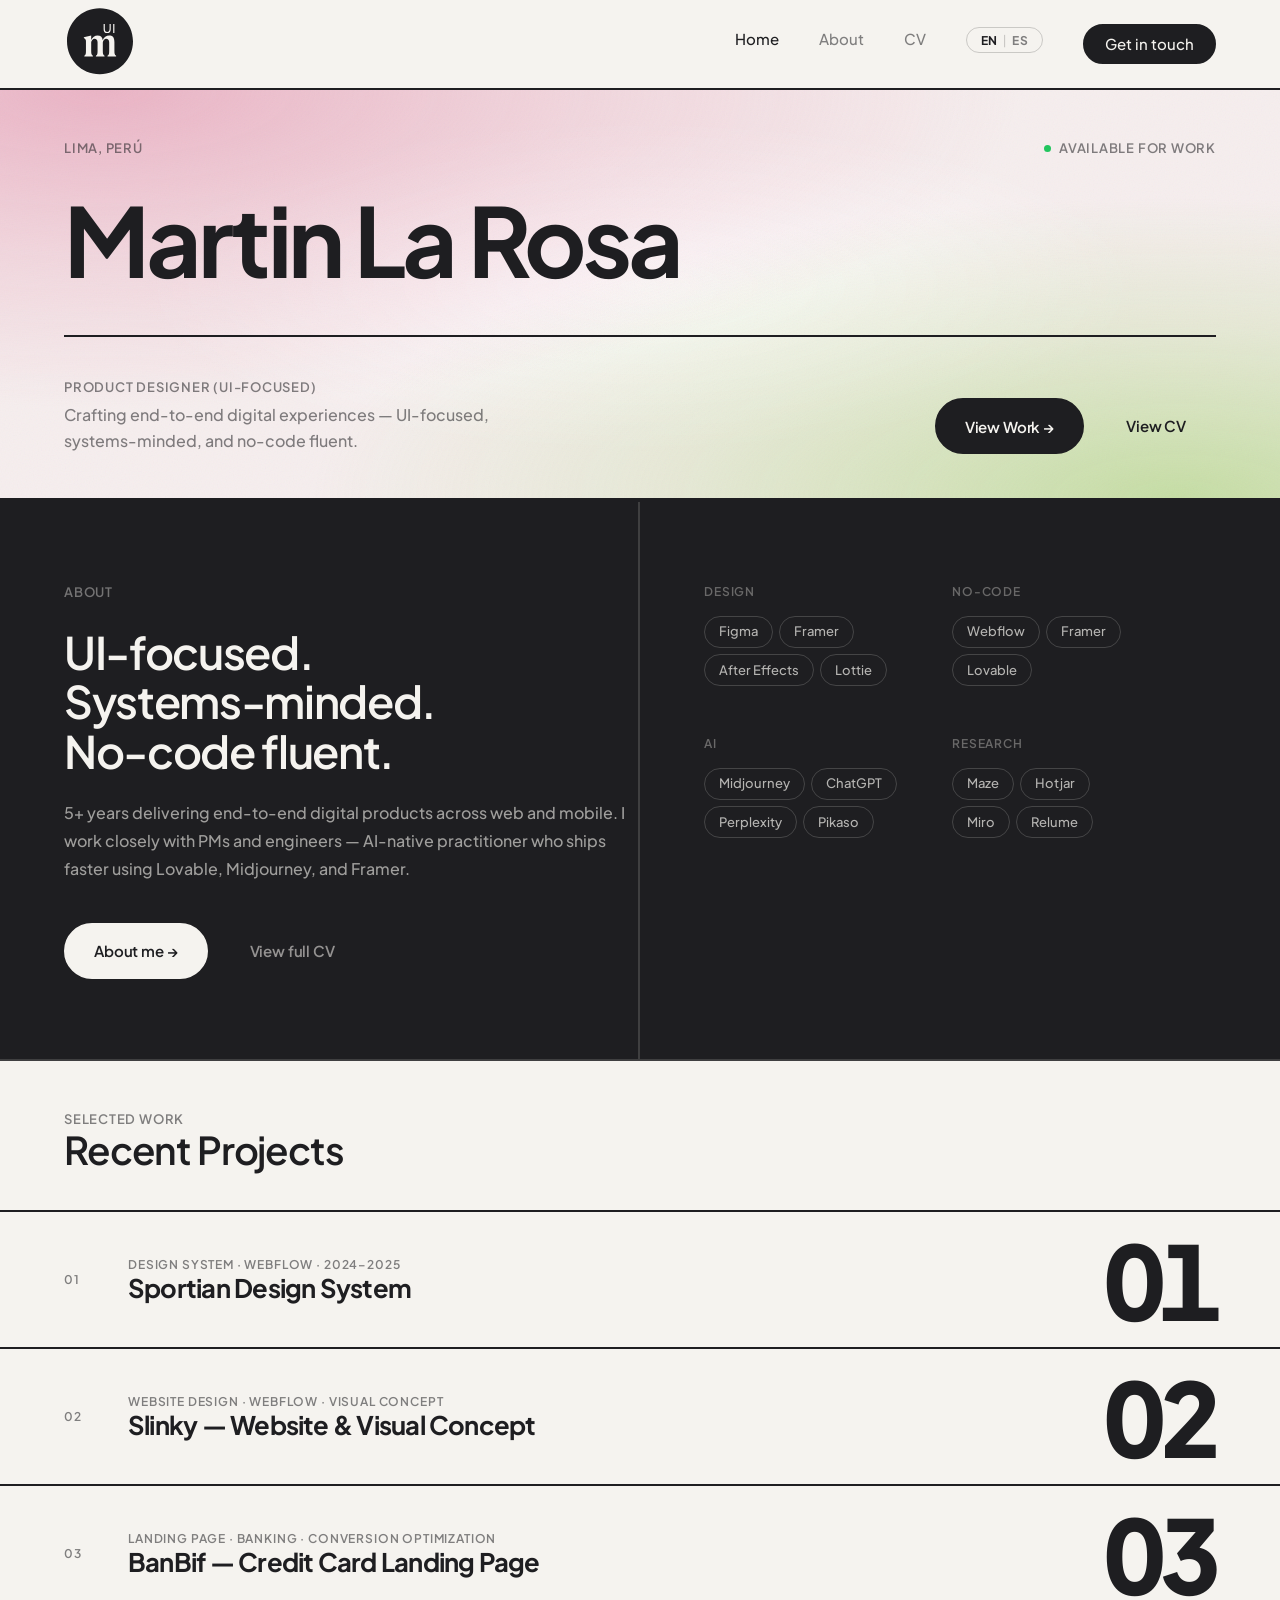
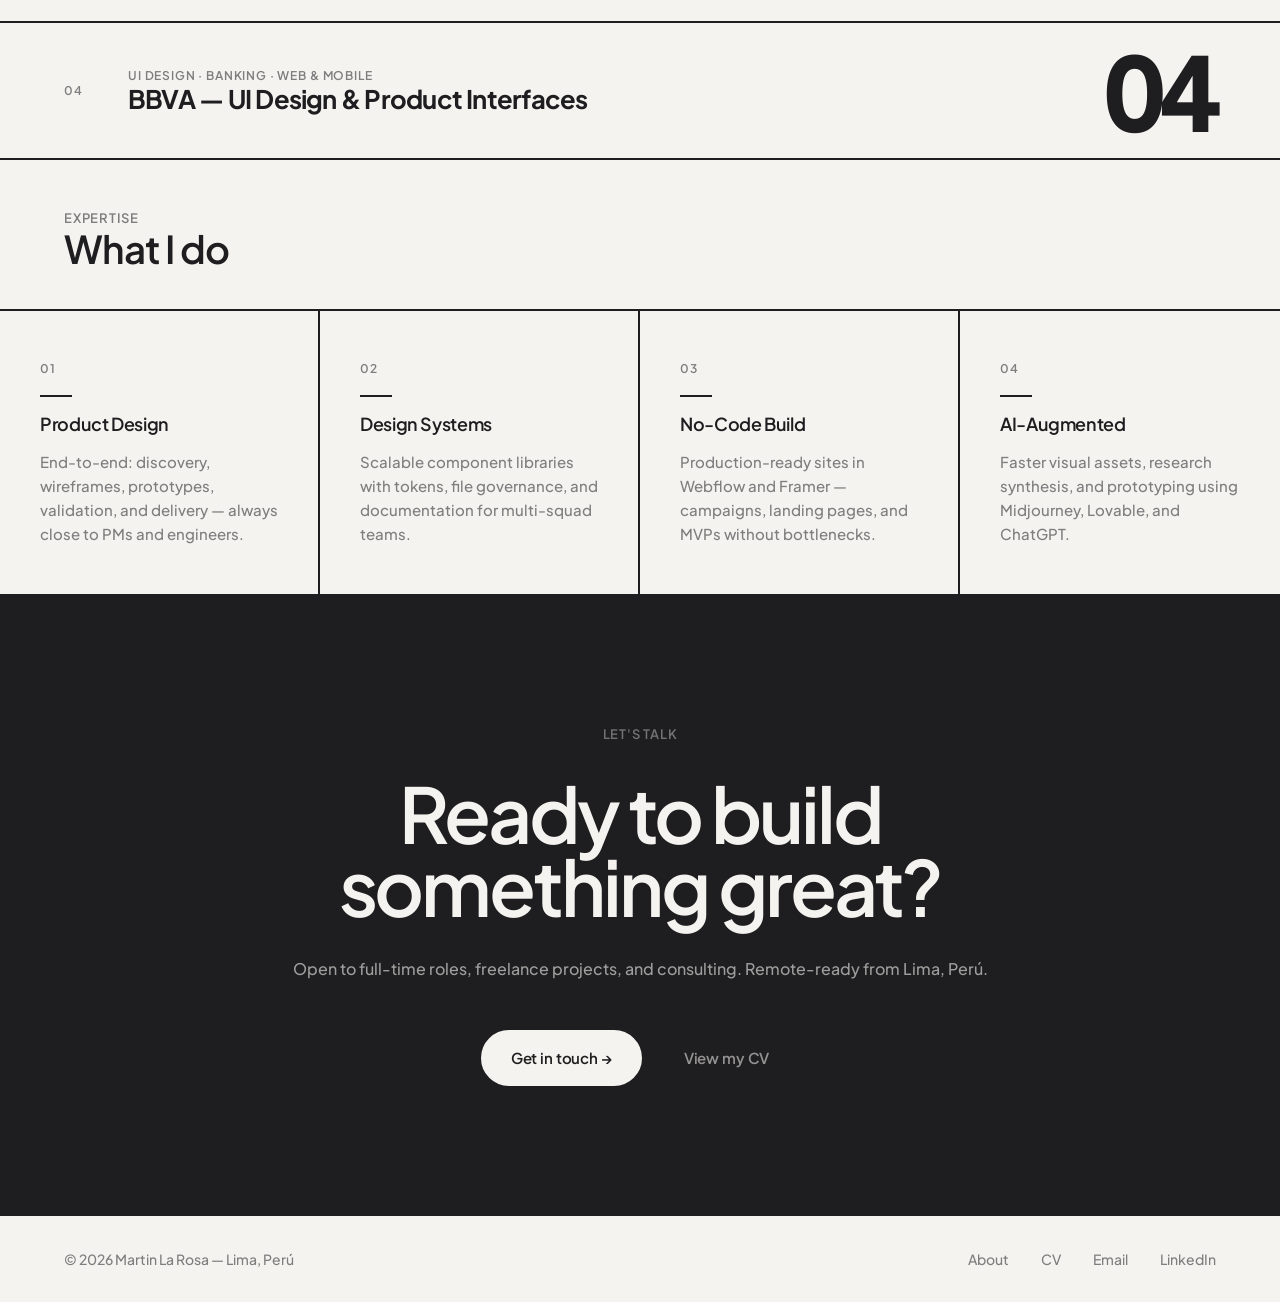
==== commit 4f84028c: "Add files via upload" ====
--- a/index.html
+++ b/index.html
@@ -23,7 +23,7 @@
       --font:        'Plus Jakarta Sans', sans-serif;
       --max:         80.625rem; /* 1290px — container */
       --pad:         4rem;      /* padding-global */
-      --nav-h:       72px;
+      --nav-h:       90px;
     }
 
     body {
@@ -360,17 +360,23 @@
 
     .acc-head {
       width: 100%;
-      display: flex;
-      align-items: center;
-      justify-content: space-between;
-      padding: 1.5rem var(--pad);
+      display: block;
+      padding: 0 var(--pad);
       background: none;
       border: none;
       font-family: var(--font);
       cursor: pointer;
-      gap: 2rem;
       text-align: left;
       transition: background 0.2s;
+    }
+    .acc-head-inner {
+      max-width: var(--max);
+      margin: 0 auto;
+      display: flex;
+      align-items: center;
+      justify-content: space-between;
+      gap: 2rem;
+      padding: 1.5rem 0;
     }
     .acc-head:hover { background: rgba(30,30,33,0.04); }
     .acc-item.open .acc-head:hover { background: rgba(245,243,239,0.04); }
@@ -745,13 +751,14 @@
     .about-dark-inner {
       max-width: var(--max);
       margin: 0 auto;
+      padding: 0 var(--pad);
       display: grid;
       grid-template-columns: 1fr 1fr;
       border-bottom: 2px solid rgba(245,243,239,0.15);
     }
 
     .about-left {
-      padding: 5rem var(--pad);
+      padding: 5rem 0;
       border-right: 2px solid rgba(245,243,239,0.15);
       display: flex;
       flex-direction: column;
@@ -917,6 +924,29 @@
     }
 
     .cta-row { display: flex; gap: 0.75rem; justify-content: center; flex-wrap: wrap; }
+
+    /* ─── LANG SWITCH ─── */
+    .lang-sw {
+      background: none;
+      border: 1.5px solid rgba(30,30,33,0.2);
+      border-radius: 100px;
+      padding: 0.28rem 0.85rem;
+      font-family: var(--font);
+      font-size: 0.75rem;
+      font-weight: 700;
+      letter-spacing: 0.07em;
+      cursor: pointer;
+      display: inline-flex;
+      align-items: center;
+      gap: 0.3rem;
+      transition: border-color 0.2s;
+      flex-shrink: 0;
+    }
+    .lang-sw:hover { border-color: var(--ink); }
+    .lang-sw-sep { opacity: 0.25; font-weight: 300; }
+    .lang-sw [data-lang] { transition: color 0.15s, font-weight 0.15s; color: var(--ink-muted); }
+    html[lang="en"] .lang-sw [data-lang="en"] { color: var(--ink); }
+    html[lang="es"] .lang-sw [data-lang="es"] { color: var(--ink); }
 
     /* ─── FOOTER ─── */
     footer {
@@ -969,7 +999,8 @@
     }
 
     @media (max-width: 600px) {
-      :root { --pad: 1.25rem; --nav-h: 60px; }
+      :root { --pad: 1.25rem; --nav-h: 68px; }
+      .nav-logo svg { height: 44px; width: 44px; }
       .nav-links { display: none; }
       .hero-name { font-size: clamp(48px, 13vw, 13vw); }
       .hero-foot { flex-direction: column; align-items: flex-start; }
@@ -987,16 +1018,23 @@
   <nav class="nav">
     <div class="nav-inner">
       <a href="index.html" class="nav-logo">
-        <svg height="43" viewBox="0 0 96 96" fill="none" xmlns="http://www.w3.org/2000/svg" aria-label="Martin La Rosa">
+        <svg height="72" width="72" viewBox="0 0 96 96" fill="none" xmlns="http://www.w3.org/2000/svg" aria-label="Martin La Rosa">
           <path d="M47.68 4.24023C23.27 4.24023 4 23.6502 4 48.2402C4 72.8302 23.27 92.2402 47.68 92.2402C72.09 92.2402 92 72.8302 92 48.2402C92 23.6502 72.09 4.24023 47.68 4.24023ZM65.58 25.4602H67.18V37.3402H65.58V25.4602ZM52.83 25.4602H54.43V32.1502C54.43 34.7802 55.57 35.9702 57.58 35.9702C59.59 35.9702 60.75 34.7802 60.75 32.1502V25.4602H62.3V32.2202C62.3 35.6702 60.52 37.4802 57.56 37.4802C54.6 37.4802 52.82 35.6602 52.82 32.2202V25.4602H52.83ZM69.53 68.5102H58.01V67.5002C60.13 66.8502 60.25 64.3002 60.25 61.2702V49.7702C60.25 46.4502 58.68 44.8502 56.17 44.8502C54.1 44.8502 51.75 47.5202 51.75 49.8902V61.2802C51.75 64.5402 52.03 66.9702 54.04 67.5102V68.5202H42.52V67.5102C44.64 66.8602 44.76 64.3102 44.76 61.2802V49.7802C44.76 46.4602 43.25 44.8602 40.73 44.8602C38.66 44.8602 36.26 47.5902 36.26 49.7202V61.4002C36.26 64.6602 36.6 66.9102 38.55 67.5102V68.5202H27.09V67.5102C29.21 66.8602 29.27 64.4302 29.27 61.4002V48.4102C29.27 46.3302 28.77 45.2702 26.47 43.9602V42.9502L36.25 40.5802V46.6902C37.76 43.2502 41.17 40.5802 44.69 40.5802C48.6 40.5802 51.01 42.4802 51.68 46.8702C52.85 43.2502 56.66 40.5802 60.18 40.5802C64.54 40.5802 67.22 42.4202 67.22 49.5902V61.2702C67.22 64.5302 67.5 66.9602 69.51 67.5002V68.5102H69.53Z" fill="currentColor"/>
         </svg>
       </a>
       <ul class="nav-links">
-        <li><a href="index.html" class="active">Home</a></li>
-        <li><a href="about.html">About</a></li>
-        <li><a href="cv.html">CV</a></li>
+        <li><a href="index.html" class="active" data-t="nav.home">Home</a></li>
+        <li><a href="about.html" data-t="nav.about">About</a></li>
+        <li><a href="cv.html" data-t="nav.cv">CV</a></li>
+        <li>
+          <button class="lang-sw" id="langSw" aria-label="Switch language">
+            <span data-lang="en">EN</span>
+            <span class="lang-sw-sep">|</span>
+            <span data-lang="es">ES</span>
+          </button>
+        </li>
         <li><a href="https://wa.link/5fqk9j" target="_blank" rel="noopener" class="nav-cta">
-          <span class="btn-split">
+          <span class="btn-split" data-t-split="nav.cta">
             <span class="bs-top">Get in touch</span>
             <span class="bs-bot">Get in touch</span>
           </span>
@@ -1014,7 +1052,7 @@
           <span class="hero-loc">Lima, Perú</span>
           <div class="hero-tag">
             <span class="hero-dot"></span>
-            Available for work
+            <span data-t="hero.avail">Available for work</span>
           </div>
         </div>
         <h1 class="hero-name">
@@ -1022,17 +1060,17 @@
         </h1>
         <div class="hero-foot">
           <div class="hero-foot-left">
-            <span class="hero-subtitle">Product Designer (UI-Focused)</span>
-            <p class="hero-desc">Crafting end-to-end digital experiences — UI-focused, systems-minded, and no-code fluent.</p>
+            <span class="hero-subtitle" data-t="hero.subtitle">Product Designer (UI-Focused)</span>
+            <p class="hero-desc" data-t="hero.desc">Crafting end-to-end digital experiences — UI-focused, systems-minded, and no-code fluent.</p>
           </div>
           <div class="hero-btns">
             <a href="#recent-projects" class="btn btn-primary">
-              <span class="btn-split">
+              <span class="btn-split" data-t-split="hero.cta">
                 <span class="bs-top">View Work →</span>
                 <span class="bs-bot">View Work →</span>
               </span>
             </a>
-            <a href="cv.html" class="btn btn-outline">View CV</a>
+            <a href="cv.html" class="btn btn-outline" data-t="hero.cv">View CV</a>
           </div>
         </div>
       </div>
@@ -1043,18 +1081,18 @@
       <div class="about-dark-inner">
         <div class="about-left">
           <div>
-            <p class="about-eyebrow">About</p>
-            <h2 class="about-heading">UI-focused.<br>Systems-minded.<br>No-code fluent.</h2>
-            <p class="about-text">5+ years delivering end-to-end digital products across web and mobile. I work closely with PMs and engineers — AI-native practitioner who ships faster using Lovable, Midjourney, and Framer.</p>
+            <p class="about-eyebrow" data-t="about.eyebrow">About</p>
+            <h2 class="about-heading" data-t-html="about.heading">UI-focused.<br>Systems-minded.<br>No-code fluent.</h2>
+            <p class="about-text" data-t="about.text">5+ years delivering end-to-end digital products across web and mobile. I work closely with PMs and engineers — AI-native practitioner who ships faster using Lovable, Midjourney, and Framer.</p>
             <div class="about-btns">
-              <a href="about.html" class="btn btn-primary">About me →</a>
-              <a href="cv.html" class="btn btn-outline">View full CV</a>
+              <a href="about.html" class="btn btn-primary" data-t="about.btn1">About me →</a>
+              <a href="cv.html" class="btn btn-outline" data-t="about.btn2">View full CV</a>
             </div>
           </div>
         </div>
         <div class="about-right">
           <div class="tool-block">
-            <p class="tool-label">Design</p>
+            <p class="tool-label" data-t="tool.design">Design</p>
             <div class="tool-chips">
               <span class="chip-inv">Figma</span>
               <span class="chip-inv">Framer</span>
@@ -1063,7 +1101,7 @@
             </div>
           </div>
           <div class="tool-block">
-            <p class="tool-label">No-Code</p>
+            <p class="tool-label" data-t="tool.nocode">No-Code</p>
             <div class="tool-chips">
               <span class="chip-inv">Webflow</span>
               <span class="chip-inv">Framer</span>
@@ -1071,7 +1109,7 @@
             </div>
           </div>
           <div class="tool-block">
-            <p class="tool-label">AI</p>
+            <p class="tool-label" data-t="tool.ai">AI</p>
             <div class="tool-chips">
               <span class="chip-inv">Midjourney</span>
               <span class="chip-inv">ChatGPT</span>
@@ -1080,7 +1118,7 @@
             </div>
           </div>
           <div class="tool-block">
-            <p class="tool-label">Research</p>
+            <p class="tool-label" data-t="tool.research">Research</p>
             <div class="tool-chips">
               <span class="chip-inv">Maze</span>
               <span class="chip-inv">Hotjar</span>
@@ -1095,8 +1133,8 @@
     <!-- ── SELECTED WORK ── -->
     <div id="recent-projects" class="section-head" style="border-bottom:none; scroll-margin-top:var(--nav-h);">
       <div>
-        <p class="section-label">Selected Work</p>
-        <h2 class="section-title">Recent Projects</h2>
+        <p class="section-label" data-t="work.label">Selected Work</p>
+        <h2 class="section-title" data-t="work.title">Recent Projects</h2>
       </div>
     </div>
 
@@ -1105,148 +1143,104 @@
       <!-- 01 -->
       <div class="acc-item">
         <button class="acc-head">
-          <div class="acc-left">
-            <span class="acc-num">01</span>
-            <div class="acc-info">
-              <span class="acc-cat">Design System · Webflow · 2024–2025</span>
-              <h3 class="acc-title">Sportian Design System</h3>
-            </div>
+          <div class="acc-head-inner">
+            <div class="acc-left">
+              <span class="acc-num">01</span>
+              <div class="acc-info">
+                <span class="acc-cat" data-t="acc01.cat">Design System · Webflow · 2024–2025</span>
+                <h3 class="acc-title" data-t="acc01.title">Sportian Design System</h3>
+              </div>
+            </div>
+            <span class="acc-big-n">01</span>
           </div>
-<span class="acc-big-n">01</span>
         </button>
         <div class="acc-body">
           <div class="acc-body-inner">
             <button class="acc-close" aria-label="Close">✕</button>
-
-            <!-- Tags -->
             <div class="cs-tags">
-              <span class="cs-tag">Senior UI Designer</span>
-              <span class="cs-tag">Design Systems</span>
+              <span class="cs-tag" data-t="cs01.tag1">Senior UI Designer</span>
+              <span class="cs-tag" data-t="cs01.tag2">Design Systems</span>
               <span class="cs-tag">Webflow</span>
               <span class="cs-tag">Figma</span>
-              <span class="cs-tag">Component Architecture</span>
-              <span class="cs-tag">Cross-functional</span>
-            </div>
-
-            <!-- Key metrics -->
+              <span class="cs-tag" data-t="cs01.tag3">Component Architecture</span>
+              <span class="cs-tag" data-t="cs01.tag4">Cross-functional</span>
+            </div>
             <div class="cs-metrics">
               <div class="cs-metric">
                 <div class="cs-metric-n">40+</div>
-                <div class="cs-metric-l">Reusable<br>components built</div>
+                <div class="cs-metric-l" data-t-html="cs01.m1l">Reusable<br>components built</div>
               </div>
               <div class="cs-metric">
                 <div class="cs-metric-n">3</div>
-                <div class="cs-metric-l">Squads aligned<br>to one system</div>
+                <div class="cs-metric-l" data-t-html="cs01.m2l">Squads aligned<br>to one system</div>
               </div>
               <div class="cs-metric">
                 <div class="cs-metric-n">~60%</div>
-                <div class="cs-metric-l">Faster page<br>creation</div>
+                <div class="cs-metric-l" data-t-html="cs01.m3l">Faster page<br>creation</div>
               </div>
               <div class="cs-metric">
                 <div class="cs-metric-n">1</div>
-                <div class="cs-metric-l">Unified token-based<br>design language</div>
-              </div>
-            </div>
-
-            <!-- Editorial statement -->
-            <p class="cs-statement">Sportian's web presence had grown organically across multiple initiatives — the real problem wasn't visual, it was <strong>the absence of shared rules that slowed every team down.</strong></p>
-
-            <!-- GIF hero -->
+                <div class="cs-metric-l" data-t-html="cs01.m4l">Unified token-based<br>design language</div>
+              </div>
+            </div>
+            <p class="cs-statement" data-t-html="cs01.stmt">Sportian's web presence had grown organically across multiple initiatives — the real problem wasn't visual, it was <strong>the absence of shared rules that slowed every team down.</strong></p>
             <div class="cs-img-full" style="margin-bottom:0.5rem;">
-              <img src="img/sportian-laptop.gif" alt="Sportian — nuevo sitio" />
-            </div>
-            <p class="cs-img-caption" style="margin-bottom:2.5rem;">Live site — new Sportian web experience, migrated to Webflow</p>
-
-            <!-- Context + Process -->
+              <img src="img/sportian-laptop.gif" alt="Sportian" />
+            </div>
+            <p class="cs-img-caption" style="margin-bottom:2.5rem;" data-t="cs01.cap1">Live site — new Sportian web experience, migrated to Webflow</p>
             <div class="cs-grid">
               <div>
-                <span class="cs-label">Context & Challenge</span>
-                <h4 class="cs-h">Fragmented system, growing visual debt</h4>
-                <p class="cs-p">Sportian is a global sports-tech company (a Globant venture) serving LaLiga, Serie A, and top-tier clubs worldwide. Their web presence had scaled faster than their design rules — inconsistent components, duplicated patterns, and no shared vocabulary between design and dev.</p>
-                <p class="cs-p">My mandate was to audit, systematize, and migrate — without halting ongoing marketing and product releases.</p>
+                <span class="cs-label" data-t="cs.ctx-challenge">Context & Challenge</span>
+                <h4 class="cs-h" data-t="cs01.ctx.h">Fragmented system, growing visual debt</h4>
+                <p class="cs-p" data-t="cs01.ctx.p1">Sportian is a global sports-tech company (a Globant venture) serving LaLiga, Serie A, and top-tier clubs worldwide. Their web presence had scaled faster than their design rules — inconsistent components, duplicated patterns, and no shared vocabulary between design and dev.</p>
+                <p class="cs-p" data-t="cs01.ctx.p2">My mandate was to audit, systematize, and migrate — without halting ongoing marketing and product releases.</p>
               </div>
               <div>
-                <span class="cs-label">My Process</span>
+                <span class="cs-label" data-t="cs.my-process">My Process</span>
                 <div class="cs-steps">
-                  <div class="cs-step">
-                    <span class="cs-step-n">01</span>
-                    <div class="cs-step-text">Visual & component audit
-                      <span>Mapped all existing UI across 12+ pages, identified 80+ inconsistencies</span>
-                    </div>
+                  <div class="cs-step"><span class="cs-step-n">01</span>
+                    <div class="cs-step-text" data-t-html="cs01.s1">Visual & component audit<span>Mapped all existing UI across 12+ pages, identified 80+ inconsistencies</span></div>
                   </div>
-                  <div class="cs-step">
-                    <span class="cs-step-n">02</span>
-                    <div class="cs-step-text">Token architecture
-                      <span>Defined color, spacing, type & motion tokens in Figma Variables</span>
-                    </div>
+                  <div class="cs-step"><span class="cs-step-n">02</span>
+                    <div class="cs-step-text" data-t-html="cs01.s2">Token architecture<span>Defined color, spacing, type & motion tokens in Figma Variables</span></div>
                   </div>
-                  <div class="cs-step">
-                    <span class="cs-step-n">03</span>
-                    <div class="cs-step-text">Component library
-                      <span>Built 40+ reusable components with auto-layout, variants & documentation</span>
-                    </div>
+                  <div class="cs-step"><span class="cs-step-n">03</span>
+                    <div class="cs-step-text" data-t-html="cs01.s3">Component library<span>Built 40+ reusable components with auto-layout, variants & documentation</span></div>
                   </div>
-                  <div class="cs-step">
-                    <span class="cs-step-n">04</span>
-                    <div class="cs-step-text">Webflow migration
-                      <span>Translated the system into Webflow CMS — zero loss of design fidelity</span>
-                    </div>
+                  <div class="cs-step"><span class="cs-step-n">04</span>
+                    <div class="cs-step-text" data-t-html="cs01.s4">Webflow migration<span>Translated the system into Webflow CMS — zero loss of design fidelity</span></div>
                   </div>
-                  <div class="cs-step">
-                    <span class="cs-step-n">05</span>
-                    <div class="cs-step-text">Governance & handoff
-                      <span>Created naming conventions, usage guidelines, and onboarding docs for 3 teams</span>
-                    </div>
+                  <div class="cs-step"><span class="cs-step-n">05</span>
+                    <div class="cs-step-text" data-t-html="cs01.s5">Governance & handoff<span>Created naming conventions, usage guidelines, and onboarding docs for 3 teams</span></div>
                   </div>
                 </div>
               </div>
             </div>
-
-            <!-- Images -->
             <div class="cs-img-stack">
-              <div>
-                <div class="cs-img-full">
-                  <img src="img/websportian_DS.jpg" alt="Sportian — Design System en Figma" />
-                </div>
-                <p class="cs-img-caption">Component architecture — type scale, icon sets & reusable UI blocks built in Figma</p>
-              </div>
-              <div>
-                <div class="cs-img-full">
-                  <img src="img/websportian_WF.jpg" alt="Sportian — migración a Webflow" />
-                </div>
-                <p class="cs-img-caption">Webflow migration — design system translated into CMS components with zero fidelity loss</p>
-              </div>
-              <div>
-                <div class="cs-img-full cs-img-full--blend">
-                  <img src="img/sportian-comparison.png" alt="Sportian — Before & After" />
-                </div>
-                <p class="cs-img-caption">Before vs. After — fragmented system → unified design language</p>
-              </div>
-              <div>
-                <div class="cs-img-full">
-                  <img src="img/sportian-new.avif" alt="Sportian — sistema rediseñado" />
-                </div>
-                <p class="cs-img-caption">New system in production — reusable components across all Sportian touchpoints</p>
-              </div>
-            </div>
-
-            <!-- Live link -->
+              <div><div class="cs-img-full"><img src="img/websportian_DS.jpg" alt="Sportian DS" /></div>
+                <p class="cs-img-caption" data-t="cs01.cap2">Component architecture — type scale, icon sets & reusable UI blocks built in Figma</p>
+              </div>
+              <div><div class="cs-img-full"><img src="img/websportian_WF.jpg" alt="Sportian WF" /></div>
+                <p class="cs-img-caption" data-t="cs01.cap3">Webflow migration — design system translated into CMS components with zero fidelity loss</p>
+              </div>
+              <div><div class="cs-img-full cs-img-full--blend"><img src="img/sportian-comparison.png" alt="Sportian Before After" /></div>
+                <p class="cs-img-caption" data-t="cs01.cap4">Before vs. After — fragmented system → unified design language</p>
+              </div>
+              <div><div class="cs-img-full"><img src="img/sportian-new.avif" alt="Sportian new" /></div>
+                <p class="cs-img-caption" data-t="cs01.cap5">New system in production — reusable components across all Sportian touchpoints</p>
+              </div>
+            </div>
             <a href="https://www.sportian.com" target="_blank" rel="noopener" class="cs-live-link">
-              <span class="cs-live-dot"></span>
-              sportian.com
-              <span class="cs-live-arrow">↗</span>
+              <span class="cs-live-dot"></span>sportian.com<span class="cs-live-arrow">↗</span>
             </a>
-
-            <!-- Outcomes -->
-            <span class="cs-label">Impact & Outcomes</span>
+            <span class="cs-label" data-t="cs.impact">Impact & Outcomes</span>
             <div class="cs-outcomes">
-              <div class="cs-outcome"><p class="cs-outcome-text">Unified visual language across all web touchpoints</p></div>
-              <div class="cs-outcome"><p class="cs-outcome-text">~60% faster page production with reusable Webflow components</p></div>
-              <div class="cs-outcome"><p class="cs-outcome-text">80+ visual inconsistencies resolved in a single audit cycle</p></div>
-              <div class="cs-outcome"><p class="cs-outcome-text">3 cross-functional teams aligned to one design language</p></div>
-              <div class="cs-outcome"><p class="cs-outcome-text">Scalable token architecture ready for future product growth</p></div>
-            </div>
-
+              <div class="cs-outcome"><p class="cs-outcome-text" data-t="cs01.o1">Unified visual language across all web touchpoints</p></div>
+              <div class="cs-outcome"><p class="cs-outcome-text" data-t="cs01.o2">~60% faster page production with reusable Webflow components</p></div>
+              <div class="cs-outcome"><p class="cs-outcome-text" data-t="cs01.o3">80+ visual inconsistencies resolved in a single audit cycle</p></div>
+              <div class="cs-outcome"><p class="cs-outcome-text" data-t="cs01.o4">3 cross-functional teams aligned to one design language</p></div>
+              <div class="cs-outcome"><p class="cs-outcome-text" data-t="cs01.o5">Scalable token architecture ready for future product growth</p></div>
+            </div>
           </div>
         </div>
       </div>
@@ -1254,135 +1248,101 @@
       <!-- 02 -->
       <div class="acc-item">
         <button class="acc-head">
-          <div class="acc-left">
-            <span class="acc-num">02</span>
-            <div class="acc-info">
-              <span class="acc-cat">Website Design · Webflow · Visual Concept</span>
-              <h3 class="acc-title">Slinky — Website & Visual Concept</h3>
-            </div>
+          <div class="acc-head-inner">
+            <div class="acc-left">
+              <span class="acc-num">02</span>
+              <div class="acc-info">
+                <span class="acc-cat" data-t="acc02.cat">Website Design · Webflow · Visual Concept</span>
+                <h3 class="acc-title" data-t="acc02.title">Slinky — Website & Visual Concept</h3>
+              </div>
+            </div>
+            <span class="acc-big-n">02</span>
           </div>
-<span class="acc-big-n">02</span>
         </button>
         <div class="acc-body">
           <div class="acc-body-inner">
             <button class="acc-close" aria-label="Close">✕</button>
-
             <div class="cs-tags">
-              <span class="cs-tag">Senior UI Designer</span>
-              <span class="cs-tag">Visual Concept</span>
+              <span class="cs-tag" data-t="cs01.tag1">Senior UI Designer</span>
+              <span class="cs-tag" data-t="cs02.tag2">Visual Concept</span>
               <span class="cs-tag">Webflow</span>
               <span class="cs-tag">UX</span>
               <span class="cs-tag">SEO</span>
-              <span class="cs-tag">Creative Studio</span>
-            </div>
-
+              <span class="cs-tag" data-t="cs02.tag3">Creative Studio</span>
+            </div>
             <div class="cs-metrics">
               <div class="cs-metric">
                 <div class="cs-metric-n">6+</div>
-                <div class="cs-metric-l">Key pages<br>redesigned</div>
+                <div class="cs-metric-l" data-t-html="cs02.m1l">Key pages<br>redesigned</div>
               </div>
               <div class="cs-metric">
                 <div class="cs-metric-n">1</div>
-                <div class="cs-metric-l">Unified visual<br>concept defined</div>
+                <div class="cs-metric-l" data-t-html="cs02.m2l">Unified visual<br>concept defined</div>
               </div>
               <div class="cs-metric">
                 <div class="cs-metric-n">100%</div>
-                <div class="cs-metric-l">Responsive &<br>SEO-optimized</div>
+                <div class="cs-metric-l" data-t-html="cs02.m3l">Responsive &<br>SEO-optimized</div>
               </div>
               <div class="cs-metric">
                 <div class="cs-metric-n">0→1</div>
-                <div class="cs-metric-l">Design system<br>from scratch</div>
-              </div>
-            </div>
-
-            <p class="cs-statement">The site wasn't broken — it just had <strong>no visual north. Each page was its own island,</strong> disconnected from a shared brand direction.</p>
-
-            <!-- GIF hero -->
+                <div class="cs-metric-l" data-t-html="cs02.m4l">Design system<br>from scratch</div>
+              </div>
+            </div>
+            <p class="cs-statement" data-t-html="cs02.stmt">The site wasn't broken — it just had <strong>no visual north. Each page was its own island,</strong> disconnected from a shared brand direction.</p>
             <div class="cs-img-full" style="margin-bottom:0.5rem;">
-              <img src="img/porta_slinky.gif" alt="Slinky — live site" />
-            </div>
-            <p class="cs-img-caption" style="margin-bottom:2.5rem;">Live site — Slinky creative studio, implemented in Webflow</p>
-
+              <img src="img/porta_slinky.gif" alt="Slinky" />
+            </div>
+            <p class="cs-img-caption" style="margin-bottom:2.5rem;" data-t="cs02.cap1">Live site — Slinky creative studio, implemented in Webflow</p>
             <div class="cs-grid">
               <div>
-                <span class="cs-label">Context & Challenge</span>
-                <h4 class="cs-h">No visual direction, growing incoherence</h4>
-                <p class="cs-p">Slinky is a creative digital studio offering web design, strategy, and campaigns. Their website had grown without a defined visual concept — inconsistent layouts, unclear hierarchy, and a fragmented brand perception that didn't reflect their creative capabilities.</p>
-                <p class="cs-p">The challenge: redesign from a strategic visual concept first, then build a scalable, performant site in Webflow.</p>
+                <span class="cs-label" data-t="cs.ctx-challenge">Context & Challenge</span>
+                <h4 class="cs-h" data-t="cs02.ctx.h">No visual direction, growing incoherence</h4>
+                <p class="cs-p" data-t="cs02.ctx.p1">Slinky is a creative digital studio offering web design, strategy, and campaigns. Their website had grown without a defined visual concept — inconsistent layouts, unclear hierarchy, and a fragmented brand perception that didn't reflect their creative capabilities.</p>
+                <p class="cs-p" data-t="cs02.ctx.p2">The challenge: redesign from a strategic visual concept first, then build a scalable, performant site in Webflow.</p>
               </div>
               <div>
-                <span class="cs-label">My Process</span>
+                <span class="cs-label" data-t="cs.my-process">My Process</span>
                 <div class="cs-steps">
-                  <div class="cs-step">
-                    <span class="cs-step-n">01</span>
-                    <div class="cs-step-text">Visual & UX audit
-                      <span>Mapped all existing pages, identified hierarchy and consistency issues</span>
-                    </div>
+                  <div class="cs-step"><span class="cs-step-n">01</span>
+                    <div class="cs-step-text" data-t-html="cs02.s1">Visual & UX audit<span>Mapped all existing pages, identified hierarchy and consistency issues</span></div>
                   </div>
-                  <div class="cs-step">
-                    <span class="cs-step-n">02</span>
-                    <div class="cs-step-text">Visual concept definition
-                      <span>Defined typography, color, motion and layout rules to guide all design decisions</span>
-                    </div>
+                  <div class="cs-step"><span class="cs-step-n">02</span>
+                    <div class="cs-step-text" data-t-html="cs02.s2">Visual concept definition<span>Defined typography, color, motion and layout rules to guide all design decisions</span></div>
                   </div>
-                  <div class="cs-step">
-                    <span class="cs-step-n">03</span>
-                    <div class="cs-step-text">Website redesign
-                      <span>Rebuilt key pages around reusable sections and predictable layout patterns</span>
-                    </div>
+                  <div class="cs-step"><span class="cs-step-n">03</span>
+                    <div class="cs-step-text" data-t-html="cs02.s3">Website redesign<span>Rebuilt key pages around reusable sections and predictable layout patterns</span></div>
                   </div>
-                  <div class="cs-step">
-                    <span class="cs-step-n">04</span>
-                    <div class="cs-step-text">Webflow implementation
-                      <span>Built with a structured class system — responsive, performant, SEO-ready</span>
-                    </div>
+                  <div class="cs-step"><span class="cs-step-n">04</span>
+                    <div class="cs-step-text" data-t-html="cs02.s4">Webflow implementation<span>Built with a structured class system — responsive, performant, SEO-ready</span></div>
                   </div>
-                  <div class="cs-step">
-                    <span class="cs-step-n">05</span>
-                    <div class="cs-step-text">QA & continuous iteration
-                      <span>Live QA across devices, performance tuning and ongoing design updates</span>
-                    </div>
+                  <div class="cs-step"><span class="cs-step-n">05</span>
+                    <div class="cs-step-text" data-t-html="cs02.s5">QA & continuous iteration<span>Live QA across devices, performance tuning and ongoing design updates</span></div>
                   </div>
                 </div>
               </div>
             </div>
-
             <div class="cs-img-stack">
-              <div>
-                <div class="cs-img-full">
-                  <img src="img/slynkiwf.png" alt="Slinky — Webflow editor" />
-                </div>
-                <p class="cs-img-caption">Webflow implementation — reusable components & structured class system</p>
-              </div>
-              <div>
-                <div class="cs-img-full">
-                  <img src="img/img_slinky_img_7.jpg" alt="Slinky — mobile responsive" />
-                </div>
-                <p class="cs-img-caption">Fully responsive — mobile-first layout with consistent visual concept</p>
-              </div>
-              <div>
-                <div class="cs-img-full">
-                  <img src="img/img_slinky_2.png" alt="Slinky — full site" />
-                </div>
-                <p class="cs-img-caption">Complete redesign — unified visual language across all pages</p>
-              </div>
-            </div>
-
+              <div><div class="cs-img-full"><img src="img/slynkiwf.png" alt="Slinky WF" /></div>
+                <p class="cs-img-caption" data-t="cs02.cap2">Webflow implementation — reusable components & structured class system</p>
+              </div>
+              <div><div class="cs-img-full"><img src="img/img_slinky_img_7.jpg" alt="Slinky mobile" /></div>
+                <p class="cs-img-caption" data-t="cs02.cap3">Fully responsive — mobile-first layout with consistent visual concept</p>
+              </div>
+              <div><div class="cs-img-full"><img src="img/img_slinky_2.png" alt="Slinky full" /></div>
+                <p class="cs-img-caption" data-t="cs02.cap4">Complete redesign — unified visual language across all pages</p>
+              </div>
+            </div>
             <a href="https://www.slinky.pe" target="_blank" rel="noopener" class="cs-live-link">
-              <span class="cs-live-dot"></span>
-              slinky.pe
-              <span class="cs-live-arrow">↗</span>
+              <span class="cs-live-dot"></span>slinky.pe<span class="cs-live-arrow">↗</span>
             </a>
-
-            <span class="cs-label">Impact & Outcomes</span>
+            <span class="cs-label" data-t="cs.impact">Impact & Outcomes</span>
             <div class="cs-outcomes">
-              <div class="cs-outcome"><p class="cs-outcome-text">Clear visual concept guiding all design decisions</p></div>
-              <div class="cs-outcome"><p class="cs-outcome-text">Consistent hierarchy and layout across all pages</p></div>
-              <div class="cs-outcome"><p class="cs-outcome-text">Reusable Webflow components for faster updates</p></div>
-              <div class="cs-outcome"><p class="cs-outcome-text">Responsive behavior across all devices</p></div>
-              <div class="cs-outcome"><p class="cs-outcome-text">SEO & performance improvements post-launch</p></div>
-            </div>
-
+              <div class="cs-outcome"><p class="cs-outcome-text" data-t="cs02.o1">Clear visual concept guiding all design decisions</p></div>
+              <div class="cs-outcome"><p class="cs-outcome-text" data-t="cs02.o2">Consistent hierarchy and layout across all pages</p></div>
+              <div class="cs-outcome"><p class="cs-outcome-text" data-t="cs02.o3">Reusable Webflow components for faster updates</p></div>
+              <div class="cs-outcome"><p class="cs-outcome-text" data-t="cs02.o4">Responsive behavior across all devices</p></div>
+              <div class="cs-outcome"><p class="cs-outcome-text" data-t="cs02.o5">SEO & performance improvements post-launch</p></div>
+            </div>
           </div>
         </div>
       </div>
@@ -1390,145 +1350,104 @@
       <!-- 03 -->
       <div class="acc-item">
         <button class="acc-head">
-          <div class="acc-left">
-            <span class="acc-num">03</span>
-            <div class="acc-info">
-              <span class="acc-cat">Landing Page · Banking · Conversion Optimization</span>
-              <h3 class="acc-title">BanBif — Credit Card Landing Page</h3>
-            </div>
+          <div class="acc-head-inner">
+            <div class="acc-left">
+              <span class="acc-num">03</span>
+              <div class="acc-info">
+                <span class="acc-cat" data-t="acc03.cat">Landing Page · Banking · Conversion Optimization</span>
+                <h3 class="acc-title" data-t="acc03.title">BanBif — Credit Card Landing Page</h3>
+              </div>
+            </div>
+            <span class="acc-big-n">03</span>
           </div>
-<span class="acc-big-n">03</span>
         </button>
         <div class="acc-body">
           <div class="acc-body-inner">
             <button class="acc-close" aria-label="Close">✕</button>
 
             <div class="cs-tags">
-              <span class="cs-tag">Product Designer</span>
-              <span class="cs-tag">UX</span>
-              <span class="cs-tag">IA</span>
-              <span class="cs-tag">Landing Page</span>
-              <span class="cs-tag">Conversion Optimization</span>
-              <span class="cs-tag">Banking</span>
-            </div>
-
+              <span class="cs-tag" data-t="cs03.tag1">Product Designer</span>
+              <span class="cs-tag">UX</span><span class="cs-tag">IA</span>
+              <span class="cs-tag" data-t="cs03.tag2">Landing Page</span>
+              <span class="cs-tag" data-t="cs03.tag3">Conversion Optimization</span>
+              <span class="cs-tag" data-t="cs03.tag4">Banking</span>
+            </div>
             <div class="cs-metrics">
-              <div class="cs-metric">
-                <div class="cs-metric-n">+38%</div>
-                <div class="cs-metric-l">Lead form<br>completion</div>
-              </div>
-              <div class="cs-metric">
-                <div class="cs-metric-n">−52%</div>
-                <div class="cs-metric-l">Drop-off at<br>key step</div>
-              </div>
-              <div class="cs-metric">
-                <div class="cs-metric-n">3→1</div>
-                <div class="cs-metric-l">Flows unified<br>into one path</div>
-              </div>
-              <div class="cs-metric">
-                <div class="cs-metric-n">0→1</div>
-                <div class="cs-metric-l">IA strategy<br>from scratch</div>
-              </div>
-            </div>
-
-            <p class="cs-statement">Users weren't converting — not because the product wasn't good, but because <strong>the page never told them clearly what to do next.</strong></p>
-
-            <!-- Hero image -->
+              <div class="cs-metric"><div class="cs-metric-n">+38%</div>
+                <div class="cs-metric-l" data-t-html="cs03.m1l">Lead form<br>completion</div>
+              </div>
+              <div class="cs-metric"><div class="cs-metric-n">−52%</div>
+                <div class="cs-metric-l" data-t-html="cs03.m2l">Drop-off at<br>key step</div>
+              </div>
+              <div class="cs-metric"><div class="cs-metric-n">3→1</div>
+                <div class="cs-metric-l" data-t-html="cs03.m3l">Flows unified<br>into one path</div>
+              </div>
+              <div class="cs-metric"><div class="cs-metric-n">0→1</div>
+                <div class="cs-metric-l" data-t-html="cs03.m4l">IA strategy<br>from scratch</div>
+              </div>
+            </div>
+            <p class="cs-statement" data-t-html="cs03.stmt">Users weren't converting — not because the product wasn't good, but because <strong>the page never told them clearly what to do next.</strong></p>
             <div class="cs-img-full" style="margin-bottom:0.5rem;">
-              <img src="img/porta_banbif.png" alt="BanBif — Credit Card Landing Page" />
-            </div>
-            <p class="cs-img-caption" style="margin-bottom:2.5rem;">BanBif credit card landing page — redesigned for clarity and conversion</p>
-
+              <img src="img/porta_banbif.png" alt="BanBif" />
+            </div>
+            <p class="cs-img-caption" style="margin-bottom:2.5rem;" data-t="cs03.cap1">BanBif credit card landing page — redesigned for clarity and conversion</p>
             <div class="cs-grid">
               <div>
-                <span class="cs-label">Context & Challenge</span>
-                <h4 class="cs-h">A landing page that didn't convert</h4>
-                <p class="cs-p">BanBif needed to increase credit card applications through their digital channel. The existing landing page had multiple entry points, fragmented messaging, and a form flow that created friction at critical steps — resulting in high drop-off before submission.</p>
-                <p class="cs-p">My role: own the UX strategy end-to-end — from information architecture and user flow definition to wireframes, prototypes, and handoff — within a fast-moving financial services context.</p>
+                <span class="cs-label" data-t="cs.ctx-challenge">Context & Challenge</span>
+                <h4 class="cs-h" data-t="cs03.ctx.h">A landing page that didn't convert</h4>
+                <p class="cs-p" data-t="cs03.ctx.p1">BanBif needed to increase credit card applications through their digital channel. The existing landing page had multiple entry points, fragmented messaging, and a form flow that created friction at critical steps — resulting in high drop-off before submission.</p>
+                <p class="cs-p" data-t="cs03.ctx.p2">My role: own the UX strategy end-to-end — from information architecture and user flow definition to wireframes, prototypes, and handoff — within a fast-moving financial services context.</p>
               </div>
               <div>
-                <span class="cs-label">My Process</span>
+                <span class="cs-label" data-t="cs.my-process">My Process</span>
                 <div class="cs-steps">
-                  <div class="cs-step">
-                    <span class="cs-step-n">01</span>
-                    <div class="cs-step-text">Discovery & audit
-                      <span>Reviewed analytics, heatmaps, and drop-off data to identify friction points in the existing flow</span>
-                    </div>
+                  <div class="cs-step"><span class="cs-step-n">01</span>
+                    <div class="cs-step-text" data-t-html="cs03.s1">Discovery & audit<span>Reviewed analytics, heatmaps, and drop-off data to identify friction points in the existing flow</span></div>
                   </div>
-                  <div class="cs-step">
-                    <span class="cs-step-n">02</span>
-                    <div class="cs-step-text">IA strategy
-                      <span>Restructured content hierarchy — one clear value prop, one primary CTA, progressive disclosure for details</span>
-                    </div>
+                  <div class="cs-step"><span class="cs-step-n">02</span>
+                    <div class="cs-step-text" data-t-html="cs03.s2">IA strategy<span>Restructured content hierarchy — one clear value prop, one primary CTA, progressive disclosure for details</span></div>
                   </div>
-                  <div class="cs-step">
-                    <span class="cs-step-n">03</span>
-                    <div class="cs-step-text">Wireframes & flow
-                      <span>Designed low-to-mid fidelity wireframes covering all states — empty, error, loading, success</span>
-                    </div>
+                  <div class="cs-step"><span class="cs-step-n">03</span>
+                    <div class="cs-step-text" data-t-html="cs03.s3">Wireframes & flow<span>Designed low-to-mid fidelity wireframes covering all states — empty, error, loading, success</span></div>
                   </div>
-                  <div class="cs-step">
-                    <span class="cs-step-n">04</span>
-                    <div class="cs-step-text">Prototype & validation
-                      <span>Clickable prototype tested with real users; iterated on form step order and label clarity</span>
-                    </div>
+                  <div class="cs-step"><span class="cs-step-n">04</span>
+                    <div class="cs-step-text" data-t-html="cs03.s4">Prototype & validation<span>Clickable prototype tested with real users; iterated on form step order and label clarity</span></div>
                   </div>
-                  <div class="cs-step">
-                    <span class="cs-step-n">05</span>
-                    <div class="cs-step-text">Handoff & QA
-                      <span>Annotated specs delivered in Figma; worked directly with dev team during implementation</span>
-                    </div>
+                  <div class="cs-step"><span class="cs-step-n">05</span>
+                    <div class="cs-step-text" data-t-html="cs03.s5">Handoff & QA<span>Annotated specs delivered in Figma; worked directly with dev team during implementation</span></div>
                   </div>
                 </div>
               </div>
             </div>
-
             <div class="cs-img-stack">
-              <div>
-                <div class="cs-img-full">
-                  <img src="img/Frame 28051.jpg" alt="BanBif — IA structure and content hierarchy" />
-                </div>
-                <p class="cs-img-caption">IA strategy — restructured content hierarchy with a single conversion path</p>
-              </div>
-              <div>
-                <div class="cs-img-full">
-                  <img src="img/Preview 6.jpg" alt="BanBif — wireframe flow" />
-                </div>
-                <p class="cs-img-caption">Wireframe flow — progressive disclosure reducing cognitive load at each step</p>
-              </div>
-              <div>
-                <div class="cs-img-full">
-                  <img src="img/6.jpg" alt="BanBif — form states design" />
-                </div>
-                <p class="cs-img-caption">Form states — empty, error, and success variations for consistent feedback</p>
-              </div>
-              <div>
-                <div class="cs-img-full">
-                  <img src="img/8.jpg" alt="BanBif — mobile responsive layout" />
-                </div>
-                <p class="cs-img-caption">Mobile layout — optimized for the primary access channel (80%+ mobile traffic)</p>
-              </div>
-              <div>
-                <div class="cs-img-full">
-                  <img src="img/9.jpg" alt="BanBif — final design" />
-                </div>
-                <p class="cs-img-caption">Final design — unified landing page with clear hierarchy and single CTA path</p>
-              </div>
-            </div>
-
+              <div><div class="cs-img-full"><img src="img/Frame 28051.jpg" alt="BanBif IA" /></div>
+                <p class="cs-img-caption" data-t="cs03.cap2">IA strategy — restructured content hierarchy with a single conversion path</p>
+              </div>
+              <div><div class="cs-img-full"><img src="img/Preview 6.jpg" alt="BanBif WF" /></div>
+                <p class="cs-img-caption" data-t="cs03.cap3">Wireframe flow — progressive disclosure reducing cognitive load at each step</p>
+              </div>
+              <div><div class="cs-img-full"><img src="img/6.jpg" alt="BanBif states" /></div>
+                <p class="cs-img-caption" data-t="cs03.cap4">Form states — empty, error, and success variations for consistent feedback</p>
+              </div>
+              <div><div class="cs-img-full"><img src="img/8.jpg" alt="BanBif mobile" /></div>
+                <p class="cs-img-caption" data-t="cs03.cap5">Mobile layout — optimized for the primary access channel (80%+ mobile traffic)</p>
+              </div>
+              <div><div class="cs-img-full"><img src="img/9.jpg" alt="BanBif final" /></div>
+                <p class="cs-img-caption" data-t="cs03.cap6">Final design — unified landing page with clear hierarchy and single CTA path</p>
+              </div>
+            </div>
             <a href="https://www.figma.com/design/J1azSeb7IctuQST0nbLi3J/Banbif?node-id=725-2&t=941wV1NEJtx67izk-1" target="_blank" rel="noopener" class="cs-live-link">
               <span class="cs-live-dot" style="background:#a259ff;"></span>
-              View in Figma
+              <span data-t="cs03.figma">View in Figma</span>
               <span class="cs-live-arrow">↗</span>
             </a>
-
-            <span class="cs-label">Impact & Outcomes</span>
+            <span class="cs-label" data-t="cs.impact">Impact & Outcomes</span>
             <div class="cs-outcomes">
-              <div class="cs-outcome"><p class="cs-outcome-text">+38% lead form completion rate post-launch</p></div>
-              <div class="cs-outcome"><p class="cs-outcome-text">Drop-off reduced at the critical form step</p></div>
-              <div class="cs-outcome"><p class="cs-outcome-text">3 fragmented flows consolidated into 1 clear path</p></div>
-              <div class="cs-outcome"><p class="cs-outcome-text">Full mobile-first responsive implementation</p></div>
-              <div class="cs-outcome"><p class="cs-outcome-text">Reusable Figma components handed off to dev</p></div>
+              <div class="cs-outcome"><p class="cs-outcome-text" data-t="cs03.o1">+38% lead form completion rate post-launch</p></div>
+              <div class="cs-outcome"><p class="cs-outcome-text" data-t="cs03.o2">Drop-off reduced at the critical form step</p></div>
+              <div class="cs-outcome"><p class="cs-outcome-text" data-t="cs03.o3">3 fragmented flows consolidated into 1 clear path</p></div>
+              <div class="cs-outcome"><p class="cs-outcome-text" data-t="cs03.o4">Full mobile-first responsive implementation</p></div>
+              <div class="cs-outcome"><p class="cs-outcome-text" data-t="cs03.o5">Reusable Figma components handed off to dev</p></div>
             </div>
 
           </div>
@@ -1538,115 +1457,90 @@
       <!-- 04 -->
       <div class="acc-item">
         <button class="acc-head">
-          <div class="acc-left">
-            <span class="acc-num">04</span>
-            <div class="acc-info">
-              <span class="acc-cat">UI Design · Banking · Web & Mobile</span>
-              <h3 class="acc-title">BBVA — UI Design & Product Interfaces</h3>
-            </div>
+          <div class="acc-head-inner">
+            <div class="acc-left">
+              <span class="acc-num">04</span>
+              <div class="acc-info">
+                <span class="acc-cat" data-t="acc04.cat">UI Design · Banking · Web & Mobile</span>
+                <h3 class="acc-title" data-t="acc04.title">BBVA — UI Design & Product Interfaces</h3>
+              </div>
+            </div>
+            <span class="acc-big-n">04</span>
           </div>
-<span class="acc-big-n">04</span>
         </button>
         <div class="acc-body">
           <div class="acc-body-inner">
             <button class="acc-close" aria-label="Close">✕</button>
 
             <div class="cs-tags">
-              <span class="cs-tag">UI Designer</span>
-              <span class="cs-tag">Visual Design</span>
-              <span class="cs-tag">Design System</span>
+              <span class="cs-tag" data-t="cs04.tag1">UI Designer</span>
+              <span class="cs-tag" data-t="cs04.tag2">Visual Design</span>
+              <span class="cs-tag" data-t="cs01.tag2">Design System</span>
               <span class="cs-tag">Web</span>
               <span class="cs-tag">Mobile</span>
               <span class="cs-tag">Figma</span>
             </div>
-
             <div class="cs-metrics">
-              <div class="cs-metric">
-                <div class="cs-metric-n">4+</div>
-                <div class="cs-metric-l">Products &<br>platforms</div>
-              </div>
-              <div class="cs-metric">
-                <div class="cs-metric-n">Web+App</div>
-                <div class="cs-metric-l">Cross-platform<br>coverage</div>
-              </div>
-              <div class="cs-metric">
-                <div class="cs-metric-n">1 DS</div>
-                <div class="cs-metric-l">Design system<br>followed</div>
-              </div>
-              <div class="cs-metric">
-                <div class="cs-metric-n">100%</div>
-                <div class="cs-metric-l">Delivered &<br>shipped</div>
-              </div>
-            </div>
-
-            <p class="cs-statement">Working inside a regulated, large-scale system means <strong>every pixel has to earn its place — clarity, consistency, and accessibility are non-negotiable.</strong></p>
+              <div class="cs-metric"><div class="cs-metric-n">4+</div>
+                <div class="cs-metric-l" data-t-html="cs04.m1l">Products &<br>platforms</div>
+              </div>
+              <div class="cs-metric"><div class="cs-metric-n">Web+App</div>
+                <div class="cs-metric-l" data-t-html="cs04.m2l">Cross-platform<br>coverage</div>
+              </div>
+              <div class="cs-metric"><div class="cs-metric-n">1 DS</div>
+                <div class="cs-metric-l" data-t-html="cs04.m3l">Design system<br>followed</div>
+              </div>
+              <div class="cs-metric"><div class="cs-metric-n">100%</div>
+                <div class="cs-metric-l" data-t-html="cs04.m4l">Delivered &<br>shipped</div>
+              </div>
+            </div>
+            <p class="cs-statement" data-t-html="cs04.stmt">Working inside a regulated, large-scale system means <strong>every pixel has to earn its place — clarity, consistency, and accessibility are non-negotiable.</strong></p>
 
             <!-- Hero image -->
             <div class="cs-img-full" style="margin-bottom:0.5rem;">
               <img src="img/web-portfolio-mockup_11.jpg" alt="BBVA — product interfaces overview" />
             </div>
-            <p class="cs-img-caption" style="margin-bottom:2.5rem;">BBVA — digital financial products for web and mobile platforms</p>
-
+            <p class="cs-img-caption" style="margin-bottom:2.5rem;" data-t="cs04.cap1">BBVA — digital financial products for web and mobile platforms</p>
             <div class="cs-grid">
               <div>
-                <span class="cs-label">Context & Role</span>
-                <h4 class="cs-h">UI design inside a large-scale financial system</h4>
-                <p class="cs-p">At BBVA, I worked as a UI and visual designer within a multidisciplinary team, designing interfaces for digital financial products — from landing pages and onboarding flows to core banking features for web and mobile.</p>
-                <p class="cs-p">The environment demanded strict adherence to BBVA's global design system while solving real UX problems: improving clarity at critical moments, reducing errors in transactional flows, and maintaining visual consistency across devices.</p>
+                <span class="cs-label" data-t="cs04.ctx.label">Context & Role</span>
+                <h4 class="cs-h" data-t="cs04.ctx.h">UI design inside a large-scale financial system</h4>
+                <p class="cs-p" data-t="cs04.ctx.p1">At BBVA, I worked as a UI and visual designer within a multidisciplinary team, designing interfaces for digital financial products — from landing pages and onboarding flows to core banking features for web and mobile.</p>
+                <p class="cs-p" data-t="cs04.ctx.p2">The environment demanded strict adherence to BBVA's global design system while solving real UX problems: improving clarity at critical moments, reducing errors in transactional flows, and maintaining visual consistency across devices.</p>
               </div>
               <div>
-                <span class="cs-label">What I did</span>
+                <span class="cs-label" data-t="cs04.proc.label">What I did</span>
                 <div class="cs-steps">
-                  <div class="cs-step">
-                    <span class="cs-step-n">01</span>
-                    <div class="cs-step-text">Screen & component design
-                      <span>Designed UI for key flows in web and mobile products following BBVA's design system guidelines</span>
-                    </div>
+                  <div class="cs-step"><span class="cs-step-n">01</span>
+                    <div class="cs-step-text" data-t-html="cs04.s1">Screen & component design<span>Designed UI for key flows in web and mobile products following BBVA's design system guidelines</span></div>
                   </div>
-                  <div class="cs-step">
-                    <span class="cs-step-n">02</span>
-                    <div class="cs-step-text">Visual adaptation of new features
-                      <span>Ensured hierarchy, readability, and accessibility across devices and viewports</span>
-                    </div>
+                  <div class="cs-step"><span class="cs-step-n">02</span>
+                    <div class="cs-step-text" data-t-html="cs04.s2">Visual adaptation of new features<span>Ensured hierarchy, readability, and accessibility across devices and viewports</span></div>
                   </div>
-                  <div class="cs-step">
-                    <span class="cs-step-n">03</span>
-                    <div class="cs-step-text">Cross-team collaboration
-                      <span>Worked with product managers and engineers to validate and refine UI proposals iteratively</span>
-                    </div>
+                  <div class="cs-step"><span class="cs-step-n">03</span>
+                    <div class="cs-step-text" data-t-html="cs04.s3">Cross-team collaboration<span>Worked with product managers and engineers to validate and refine UI proposals iteratively</span></div>
                   </div>
-                  <div class="cs-step">
-                    <span class="cs-step-n">04</span>
-                    <div class="cs-step-text">Graphic assets & documentation
-                      <span>Produced visual assets and annotated Figma specs for accurate, efficient dev handoff</span>
-                    </div>
+                  <div class="cs-step"><span class="cs-step-n">04</span>
+                    <div class="cs-step-text" data-t-html="cs04.s4">Graphic assets & documentation<span>Produced visual assets and annotated Figma specs for accurate, efficient dev handoff</span></div>
                   </div>
                 </div>
               </div>
             </div>
-
             <div class="cs-img-stack">
-              <div>
-                <div class="cs-img-full">
-                  <img src="img/contact.jpg" alt="BBVA — multi-product landing pages" />
-                </div>
-                <p class="cs-img-caption">Multi-product landing pages — Link de pago, POS, and payment hub designed with consistent hierarchy</p>
-              </div>
-              <div>
-                <div class="cs-img-full">
-                  <img src="img/img-1.jpg" alt="BBVA — Figma design specs and flow documentation" />
-                </div>
-                <p class="cs-img-caption">Figma documentation — annotated flow specs delivered to development for precise implementation</p>
-              </div>
-            </div>
-
-            <span class="cs-label">Impact & Outcomes</span>
+              <div><div class="cs-img-full"><img src="img/contact.jpg" alt="BBVA products" /></div>
+                <p class="cs-img-caption" data-t="cs04.cap2">Multi-product landing pages — Link de pago, POS, and payment hub designed with consistent hierarchy</p>
+              </div>
+              <div><div class="cs-img-full"><img src="img/img-1.jpg" alt="BBVA Figma" /></div>
+                <p class="cs-img-caption" data-t="cs04.cap3">Figma documentation — annotated flow specs delivered to development for precise implementation</p>
+              </div>
+            </div>
+            <span class="cs-label" data-t="cs.impact">Impact & Outcomes</span>
             <div class="cs-outcomes">
-              <div class="cs-outcome"><p class="cs-outcome-text">4+ digital products designed and shipped</p></div>
-              <div class="cs-outcome"><p class="cs-outcome-text">Consistent UI across web and mobile platforms</p></div>
-              <div class="cs-outcome"><p class="cs-outcome-text">Design system applied at scale across all deliverables</p></div>
-              <div class="cs-outcome"><p class="cs-outcome-text">Full annotated Figma specs for dev handoff</p></div>
-              <div class="cs-outcome"><p class="cs-outcome-text">Transactional flows improved for clarity and trust</p></div>
+              <div class="cs-outcome"><p class="cs-outcome-text" data-t="cs04.o1">4+ digital products designed and shipped</p></div>
+              <div class="cs-outcome"><p class="cs-outcome-text" data-t="cs04.o2">Consistent UI across web and mobile platforms</p></div>
+              <div class="cs-outcome"><p class="cs-outcome-text" data-t="cs04.o3">Design system applied at scale across all deliverables</p></div>
+              <div class="cs-outcome"><p class="cs-outcome-text" data-t="cs04.o4">Full annotated Figma specs for dev handoff</p></div>
+              <div class="cs-outcome"><p class="cs-outcome-text" data-t="cs04.o5">Transactional flows improved for clarity and trust</p></div>
             </div>
 
           </div>
@@ -1658,8 +1552,8 @@
     <!-- ── SERVICES ── -->
     <div class="section-head">
       <div>
-        <p class="section-label">Expertise</p>
-        <h2 class="section-title">What I do</h2>
+        <p class="section-label" data-t="exp.label">Expertise</p>
+        <h2 class="section-title" data-t="exp.title">What I do</h2>
       </div>
     </div>
 
@@ -1668,26 +1562,26 @@
         <div class="svc">
           <span class="svc-n">01</span>
           <div class="svc-line"></div>
-          <h3 class="svc-name">Product Design</h3>
-          <p class="svc-desc">End-to-end: discovery, wireframes, prototypes, validation, and delivery — always close to PMs and engineers.</p>
+          <h3 class="svc-name" data-t="svc01.name">Product Design</h3>
+          <p class="svc-desc" data-t="svc01.desc">End-to-end: discovery, wireframes, prototypes, validation, and delivery — always close to PMs and engineers.</p>
         </div>
         <div class="svc">
           <span class="svc-n">02</span>
           <div class="svc-line"></div>
-          <h3 class="svc-name">Design Systems</h3>
-          <p class="svc-desc">Scalable component libraries with tokens, file governance, and documentation for multi-squad teams.</p>
+          <h3 class="svc-name" data-t="svc02.name">Design Systems</h3>
+          <p class="svc-desc" data-t="svc02.desc">Scalable component libraries with tokens, file governance, and documentation for multi-squad teams.</p>
         </div>
         <div class="svc">
           <span class="svc-n">03</span>
           <div class="svc-line"></div>
-          <h3 class="svc-name">No-Code Build</h3>
-          <p class="svc-desc">Production-ready sites in Webflow and Framer — campaigns, landing pages, and MVPs without bottlenecks.</p>
+          <h3 class="svc-name" data-t="svc03.name">No-Code Build</h3>
+          <p class="svc-desc" data-t="svc03.desc">Production-ready sites in Webflow and Framer — campaigns, landing pages, and MVPs without bottlenecks.</p>
         </div>
         <div class="svc">
           <span class="svc-n">04</span>
           <div class="svc-line"></div>
-          <h3 class="svc-name">AI-Augmented</h3>
-          <p class="svc-desc">Faster visual assets, research synthesis, and prototyping using Midjourney, Lovable, and ChatGPT.</p>
+          <h3 class="svc-name" data-t="svc04.name">AI-Augmented</h3>
+          <p class="svc-desc" data-t="svc04.desc">Faster visual assets, research synthesis, and prototyping using Midjourney, Lovable, and ChatGPT.</p>
         </div>
       </div>
     </div>
@@ -1695,12 +1589,12 @@
     <!-- ── CTA ── -->
     <section class="cta">
       <div class="cta-inner">
-        <p class="cta-eyebrow">Let's talk</p>
-        <h2 class="cta-h">Ready to build<br>something great?</h2>
-        <p class="cta-sub">Open to full-time roles, freelance projects, and consulting. Remote-ready from Lima, Perú.</p>
+        <p class="cta-eyebrow" data-t="cta.eyebrow">Let's talk</p>
+        <h2 class="cta-h" data-t-html="cta.h">Ready to build<br>something great?</h2>
+        <p class="cta-sub" data-t="cta.sub">Open to full-time roles, freelance projects, and consulting. Remote-ready from Lima, Perú.</p>
         <div class="cta-row">
-          <a href="https://wa.link/5fqk9j" target="_blank" rel="noopener" class="btn btn-primary">Get in touch →</a>
-          <a href="cv.html" class="btn btn-outline">View my CV</a>
+          <a href="https://wa.link/5fqk9j" target="_blank" rel="noopener" class="btn btn-primary" data-t="cta.btn">Get in touch →</a>
+          <a href="cv.html" class="btn btn-outline" data-t="cta.cv">View my CV</a>
         </div>
       </div>
     </section>
@@ -1751,6 +1645,226 @@
     });
   });
 
+  /* ── i18n ── */
+  const T = {
+    en: {
+      'nav.home':'Home','nav.about':'About','nav.cv':'CV','nav.cta':'Get in touch',
+      'hero.avail':'Available for work','hero.subtitle':'Product Designer (UI-Focused)',
+      'hero.desc':'Crafting end-to-end digital experiences — UI-focused, systems-minded, and no-code fluent.',
+      'hero.cta':'View Work →','hero.cv':'View CV',
+      'about.eyebrow':'About','about.heading':'UI-focused.<br>Systems-minded.<br>No-code fluent.',
+      'about.text':'5+ years delivering end-to-end digital products across web and mobile. I work closely with PMs and engineers — AI-native practitioner who ships faster using Lovable, Midjourney, and Framer.',
+      'about.btn1':'About me →','about.btn2':'View full CV',
+      'tool.design':'Design','tool.nocode':'No-Code','tool.ai':'AI','tool.research':'Research',
+      'work.label':'Selected Work','work.title':'Recent Projects',
+      'acc01.cat':'Design System · Webflow · 2024–2025','acc01.title':'Sportian Design System',
+      'acc02.cat':'Website Design · Webflow · Visual Concept','acc02.title':'Slinky — Website & Visual Concept',
+      'acc03.cat':'Landing Page · Banking · Conversion Optimization','acc03.title':'BanBif — Credit Card Landing Page',
+      'acc04.cat':'UI Design · Banking · Web & Mobile','acc04.title':'BBVA — UI Design & Product Interfaces',
+      'cs.ctx-challenge':'Context & Challenge','cs.my-process':'My Process','cs.impact':'Impact & Outcomes',
+      'cs01.tag1':'Senior UI Designer','cs01.tag2':'Design Systems','cs01.tag3':'Component Architecture','cs01.tag4':'Cross-functional',
+      'cs01.m1l':'Reusable<br>components built','cs01.m2l':'Squads aligned<br>to one system','cs01.m3l':'Faster page<br>creation','cs01.m4l':'Unified token-based<br>design language',
+      'cs01.stmt':"Sportian's web presence had grown organically across multiple initiatives — the real problem wasn't visual, it was <strong>the absence of shared rules that slowed every team down.</strong>",
+      'cs01.cap1':'Live site — new Sportian web experience, migrated to Webflow',
+      'cs01.ctx.h':'Fragmented system, growing visual debt',
+      'cs01.ctx.p1':'Sportian is a global sports-tech company (a Globant venture) serving LaLiga, Serie A, and top-tier clubs worldwide. Their web presence had scaled faster than their design rules — inconsistent components, duplicated patterns, and no shared vocabulary between design and dev.',
+      'cs01.ctx.p2':'My mandate was to audit, systematize, and migrate — without halting ongoing marketing and product releases.',
+      'cs01.s1':'Visual & component audit<span>Mapped all existing UI across 12+ pages, identified 80+ inconsistencies</span>',
+      'cs01.s2':'Token architecture<span>Defined color, spacing, type & motion tokens in Figma Variables</span>',
+      'cs01.s3':'Component library<span>Built 40+ reusable components with auto-layout, variants & documentation</span>',
+      'cs01.s4':'Webflow migration<span>Translated the system into Webflow CMS — zero loss of design fidelity</span>',
+      'cs01.s5':'Governance & handoff<span>Created naming conventions, usage guidelines, and onboarding docs for 3 teams</span>',
+      'cs01.cap2':'Component architecture — type scale, icon sets & reusable UI blocks built in Figma',
+      'cs01.cap3':'Webflow migration — design system translated into CMS components with zero fidelity loss',
+      'cs01.cap4':'Before vs. After — fragmented system → unified design language',
+      'cs01.cap5':'New system in production — reusable components across all Sportian touchpoints',
+      'cs01.o1':'Unified visual language across all web touchpoints','cs01.o2':'~60% faster page production with reusable Webflow components',
+      'cs01.o3':'80+ visual inconsistencies resolved in a single audit cycle','cs01.o4':'3 cross-functional teams aligned to one design language','cs01.o5':'Scalable token architecture ready for future product growth',
+      'cs02.tag2':'Visual Concept','cs02.tag3':'Creative Studio',
+      'cs02.m1l':'Key pages<br>redesigned','cs02.m2l':'Unified visual<br>concept defined','cs02.m3l':'Responsive &<br>SEO-optimized','cs02.m4l':'Design system<br>from scratch',
+      'cs02.stmt':'The site wasn\'t broken — it just had <strong>no visual north. Each page was its own island,</strong> disconnected from a shared brand direction.',
+      'cs02.cap1':'Live site — Slinky creative studio, implemented in Webflow',
+      'cs02.ctx.h':'No visual direction, growing incoherence',
+      'cs02.ctx.p1':'Slinky is a creative digital studio offering web design, strategy, and campaigns. Their website had grown without a defined visual concept — inconsistent layouts, unclear hierarchy, and a fragmented brand perception that didn\'t reflect their creative capabilities.',
+      'cs02.ctx.p2':'The challenge: redesign from a strategic visual concept first, then build a scalable, performant site in Webflow.',
+      'cs02.s1':'Visual & UX audit<span>Mapped all existing pages, identified hierarchy and consistency issues</span>',
+      'cs02.s2':'Visual concept definition<span>Defined typography, color, motion and layout rules to guide all design decisions</span>',
+      'cs02.s3':'Website redesign<span>Rebuilt key pages around reusable sections and predictable layout patterns</span>',
+      'cs02.s4':'Webflow implementation<span>Built with a structured class system — responsive, performant, SEO-ready</span>',
+      'cs02.s5':'QA & continuous iteration<span>Live QA across devices, performance tuning and ongoing design updates</span>',
+      'cs02.cap2':'Webflow implementation — reusable components & structured class system',
+      'cs02.cap3':'Fully responsive — mobile-first layout with consistent visual concept',
+      'cs02.cap4':'Complete redesign — unified visual language across all pages',
+      'cs02.o1':'Clear visual concept guiding all design decisions','cs02.o2':'Consistent hierarchy and layout across all pages',
+      'cs02.o3':'Reusable Webflow components for faster updates','cs02.o4':'Responsive behavior across all devices','cs02.o5':'SEO & performance improvements post-launch',
+      'cs03.tag1':'Product Designer','cs03.tag2':'Landing Page','cs03.tag3':'Conversion Optimization','cs03.tag4':'Banking',
+      'cs03.m1l':'Lead form<br>completion','cs03.m2l':'Drop-off at<br>key step','cs03.m3l':'Flows unified<br>into one path','cs03.m4l':'IA strategy<br>from scratch',
+      'cs03.stmt':"Users weren't converting — not because the product wasn't good, but because <strong>the page never told them clearly what to do next.</strong>",
+      'cs03.cap1':'BanBif credit card landing page — redesigned for clarity and conversion',
+      'cs03.ctx.h':'A landing page that didn\'t convert',
+      'cs03.ctx.p1':'BanBif needed to increase credit card applications through their digital channel. The existing landing page had multiple entry points, fragmented messaging, and a form flow that created friction at critical steps — resulting in high drop-off before submission.',
+      'cs03.ctx.p2':'My role: own the UX strategy end-to-end — from information architecture and user flow definition to wireframes, prototypes, and handoff — within a fast-moving financial services context.',
+      'cs03.s1':'Discovery & audit<span>Reviewed analytics, heatmaps, and drop-off data to identify friction points in the existing flow</span>',
+      'cs03.s2':'IA strategy<span>Restructured content hierarchy — one clear value prop, one primary CTA, progressive disclosure for details</span>',
+      'cs03.s3':'Wireframes & flow<span>Designed low-to-mid fidelity wireframes covering all states — empty, error, loading, success</span>',
+      'cs03.s4':'Prototype & validation<span>Clickable prototype tested with real users; iterated on form step order and label clarity</span>',
+      'cs03.s5':'Handoff & QA<span>Annotated specs delivered in Figma; worked directly with dev team during implementation</span>',
+      'cs03.cap2':'IA strategy — restructured content hierarchy with a single conversion path',
+      'cs03.cap3':'Wireframe flow — progressive disclosure reducing cognitive load at each step',
+      'cs03.cap4':'Form states — empty, error, and success variations for consistent feedback',
+      'cs03.cap5':'Mobile layout — optimized for the primary access channel (80%+ mobile traffic)',
+      'cs03.cap6':'Final design — unified landing page with clear hierarchy and single CTA path',
+      'cs03.figma':'View in Figma',
+      'cs03.o1':'+38% lead form completion rate post-launch','cs03.o2':'Drop-off reduced at the critical form step',
+      'cs03.o3':'3 fragmented flows consolidated into 1 clear path','cs03.o4':'Full mobile-first responsive implementation','cs03.o5':'Reusable Figma components handed off to dev',
+      'cs04.tag1':'UI Designer','cs04.tag2':'Visual Design',
+      'cs04.m1l':'Products &<br>platforms','cs04.m2l':'Cross-platform<br>coverage','cs04.m3l':'Design system<br>followed','cs04.m4l':'Delivered &<br>shipped',
+      'cs04.stmt':'Working inside a regulated, large-scale system means <strong>every pixel has to earn its place — clarity, consistency, and accessibility are non-negotiable.</strong>',
+      'cs04.cap1':'BBVA — digital financial products for web and mobile platforms',
+      'cs04.ctx.label':'Context & Role','cs04.proc.label':'What I did',
+      'cs04.ctx.h':'UI design inside a large-scale financial system',
+      'cs04.ctx.p1':'At BBVA, I worked as a UI and visual designer within a multidisciplinary team, designing interfaces for digital financial products — from landing pages and onboarding flows to core banking features for web and mobile.',
+      'cs04.ctx.p2':"The environment demanded strict adherence to BBVA's global design system while solving real UX problems: improving clarity at critical moments, reducing errors in transactional flows, and maintaining visual consistency across devices.",
+      'cs04.s1':'Screen & component design<span>Designed UI for key flows in web and mobile products following BBVA\'s design system guidelines</span>',
+      'cs04.s2':'Visual adaptation of new features<span>Ensured hierarchy, readability, and accessibility across devices and viewports</span>',
+      'cs04.s3':'Cross-team collaboration<span>Worked with product managers and engineers to validate and refine UI proposals iteratively</span>',
+      'cs04.s4':'Graphic assets & documentation<span>Produced visual assets and annotated Figma specs for accurate, efficient dev handoff</span>',
+      'cs04.cap2':'Multi-product landing pages — Link de pago, POS, and payment hub designed with consistent hierarchy',
+      'cs04.cap3':'Figma documentation — annotated flow specs delivered to development for precise implementation',
+      'cs04.o1':'4+ digital products designed and shipped','cs04.o2':'Consistent UI across web and mobile platforms',
+      'cs04.o3':'Design system applied at scale across all deliverables','cs04.o4':'Full annotated Figma specs for dev handoff','cs04.o5':'Transactional flows improved for clarity and trust',
+      'exp.label':'Expertise','exp.title':'What I do',
+      'svc01.name':'Product Design','svc01.desc':'End-to-end: discovery, wireframes, prototypes, validation, and delivery — always close to PMs and engineers.',
+      'svc02.name':'Design Systems','svc02.desc':'Scalable component libraries with tokens, file governance, and documentation for multi-squad teams.',
+      'svc03.name':'No-Code Build','svc03.desc':'Production-ready sites in Webflow and Framer — campaigns, landing pages, and MVPs without bottlenecks.',
+      'svc04.name':'AI-Augmented','svc04.desc':'Faster visual assets, research synthesis, and prototyping using Midjourney, Lovable, and ChatGPT.',
+      'cta.eyebrow':"Let's talk",'cta.h':'Ready to build<br>something great?',
+      'cta.sub':'Open to full-time roles, freelance projects, and consulting. Remote-ready from Lima, Perú.',
+      'cta.btn':'Get in touch →','cta.cv':'View my CV',
+    },
+    es: {
+      'nav.home':'Inicio','nav.about':'Sobre mí','nav.cv':'CV','nav.cta':'Contáctame',
+      'hero.avail':'Disponible','hero.subtitle':'Diseñador de Producto (UI)',
+      'hero.desc':'Creando experiencias digitales end-to-end — enfocado en UI, orientado a sistemas y fluido en no-code.',
+      'hero.cta':'Ver Proyectos →','hero.cv':'Ver CV',
+      'about.eyebrow':'Sobre mí','about.heading':'Enfocado en UI.<br>Orientado a sistemas.<br>Fluido en no-code.',
+      'about.text':'5+ años entregando productos digitales end-to-end en web y móvil. Trabajo de cerca con PMs e ingenieros — practicante AI-native que entrega más rápido con Lovable, Midjourney y Framer.',
+      'about.btn1':'Sobre mí →','about.btn2':'Ver CV completo',
+      'tool.design':'Diseño','tool.nocode':'No-Code','tool.ai':'IA','tool.research':'Investigación',
+      'work.label':'Trabajos Seleccionados','work.title':'Proyectos Recientes',
+      'acc01.cat':'Sistema de Diseño · Webflow · 2024–2025','acc01.title':'Sportian Design System',
+      'acc02.cat':'Diseño Web · Webflow · Concepto Visual','acc02.title':'Slinky — Diseño Web & Concepto Visual',
+      'acc03.cat':'Landing Page · Banca · Optimización de Conversión','acc03.title':'BanBif — Landing de Tarjeta de Crédito',
+      'acc04.cat':'Diseño UI · Banca · Web & Móvil','acc04.title':'BBVA — Diseño UI & Interfaces de Producto',
+      'cs.ctx-challenge':'Contexto & Desafío','cs.my-process':'Mi Proceso','cs.impact':'Impacto & Resultados',
+      'cs01.tag1':'Senior UI Designer','cs01.tag2':'Sistemas de Diseño','cs01.tag3':'Arquitectura de Componentes','cs01.tag4':'Multifuncional',
+      'cs01.m1l':'Componentes<br>reutilizables','cs01.m2l':'Squads alineados<br>al mismo sistema','cs01.m3l':'Creación de páginas<br>más rápida','cs01.m4l':'Lenguaje de diseño<br>unificado con tokens',
+      'cs01.stmt':'La presencia web de Sportian creció orgánicamente — el problema no era visual, era <strong>la ausencia de reglas compartidas que frenaban a todos los equipos.</strong>',
+      'cs01.cap1':'Sitio en producción — nueva experiencia web de Sportian, migrada a Webflow',
+      'cs01.ctx.h':'Sistema fragmentado, deuda visual en aumento',
+      'cs01.ctx.p1':'Sportian es una empresa global de sports-tech (venture de Globant) que trabaja con LaLiga, Serie A y clubes de primer nivel. Su presencia web escaló más rápido que sus reglas de diseño — componentes inconsistentes, patrones duplicados y sin vocabulario compartido entre diseño y desarrollo.',
+      'cs01.ctx.p2':'Mi mandato fue auditar, sistematizar y migrar — sin detener las publicaciones de marketing y producto en curso.',
+      'cs01.s1':'Auditoría visual y de componentes<span>Mapeé toda la UI existente en 12+ páginas e identifiqué 80+ inconsistencias</span>',
+      'cs01.s2':'Arquitectura de tokens<span>Definí tokens de color, espaciado, tipografía y movimiento en Figma Variables</span>',
+      'cs01.s3':'Librería de componentes<span>Construí 40+ componentes reutilizables con auto-layout, variantes y documentación</span>',
+      'cs01.s4':'Migración a Webflow<span>Traduje el sistema a Webflow CMS — sin pérdida de fidelidad de diseño</span>',
+      'cs01.s5':'Gobernanza y handoff<span>Creé convenciones de nomenclatura, guías de uso y documentación de onboarding para 3 equipos</span>',
+      'cs01.cap2':'Arquitectura de componentes — escala tipográfica, iconos y bloques UI reutilizables en Figma',
+      'cs01.cap3':'Migración a Webflow — sistema de diseño traducido a componentes CMS sin pérdida de fidelidad',
+      'cs01.cap4':'Antes vs. Después — sistema fragmentado → lenguaje de diseño unificado',
+      'cs01.cap5':'Nuevo sistema en producción — componentes reutilizables en todos los touchpoints de Sportian',
+      'cs01.o1':'Lenguaje visual unificado en todos los touchpoints web','cs01.o2':'~60% más rápido en producción de páginas con componentes Webflow reutilizables',
+      'cs01.o3':'80+ inconsistencias visuales resueltas en un solo ciclo de auditoría','cs01.o4':'3 equipos multifuncionales alineados a un mismo lenguaje de diseño','cs01.o5':'Arquitectura de tokens escalable lista para el crecimiento futuro del producto',
+      'cs02.tag2':'Concepto Visual','cs02.tag3':'Estudio Creativo',
+      'cs02.m1l':'Páginas clave<br>rediseñadas','cs02.m2l':'Concepto visual<br>unificado','cs02.m3l':'Responsive &<br>SEO-optimizado','cs02.m4l':'Sistema de diseño<br>desde cero',
+      'cs02.stmt':'El sitio no estaba roto — simplemente <strong>no tenía norte visual. Cada página era una isla,</strong> desconectada de una dirección de marca compartida.',
+      'cs02.cap1':'Sitio en producción — estudio creativo Slinky, implementado en Webflow',
+      'cs02.ctx.h':'Sin dirección visual, incoherencia creciente',
+      'cs02.ctx.p1':'Slinky es un estudio digital creativo que ofrece diseño web, estrategia y campañas. Su sitio había crecido sin un concepto visual definido — layouts inconsistentes, jerarquía poco clara y una percepción de marca fragmentada que no reflejaba sus capacidades creativas.',
+      'cs02.ctx.p2':'El desafío: rediseñar desde un concepto visual estratégico primero, luego construir un sitio escalable y performante en Webflow.',
+      'cs02.s1':'Auditoría visual y UX<span>Mapeé todas las páginas existentes e identifiqué problemas de jerarquía y consistencia</span>',
+      'cs02.s2':'Definición del concepto visual<span>Definí tipografía, color, movimiento y reglas de layout para guiar todas las decisiones de diseño</span>',
+      'cs02.s3':'Rediseño del sitio web<span>Reconstruí las páginas clave en torno a secciones reutilizables y patrones de layout predecibles</span>',
+      'cs02.s4':'Implementación en Webflow<span>Construido con un sistema de clases estructurado — responsive, performante, listo para SEO</span>',
+      'cs02.s5':'QA & iteración continua<span>QA en vivo en dispositivos, optimización de rendimiento y actualizaciones de diseño continuas</span>',
+      'cs02.cap2':'Implementación en Webflow — componentes reutilizables y sistema de clases estructurado',
+      'cs02.cap3':'Totalmente responsive — layout mobile-first con concepto visual consistente',
+      'cs02.cap4':'Rediseño completo — lenguaje visual unificado en todas las páginas',
+      'cs02.o1':'Concepto visual claro que guía todas las decisiones de diseño','cs02.o2':'Jerarquía y layout consistentes en todas las páginas',
+      'cs02.o3':'Componentes Webflow reutilizables para actualizaciones más rápidas','cs02.o4':'Comportamiento responsive en todos los dispositivos','cs02.o5':'Mejoras de SEO y rendimiento post-lanzamiento',
+      'cs03.tag1':'Diseñador de Producto','cs03.tag2':'Landing Page','cs03.tag3':'Optimización de Conversión','cs03.tag4':'Banca',
+      'cs03.m1l':'Completado<br>del formulario','cs03.m2l':'Drop-off en<br>paso clave','cs03.m3l':'Flujos unificados<br>en un camino','cs03.m4l':'Estrategia de<br>IA desde cero',
+      'cs03.stmt':'Los usuarios no convertían — no porque el producto no fuera bueno, sino porque <strong>la página nunca les dijo claramente qué hacer a continuación.</strong>',
+      'cs03.cap1':'Landing page de tarjeta de crédito BanBif — rediseñada para claridad y conversión',
+      'cs03.ctx.h':'Una landing page que no convertía',
+      'cs03.ctx.p1':'BanBif necesitaba aumentar las solicitudes de tarjeta de crédito a través de su canal digital. La landing page existente tenía múltiples puntos de entrada, mensajes fragmentados y un flujo de formulario que creaba fricción en pasos críticos — resultando en alta tasa de abandono antes del envío.',
+      'cs03.ctx.p2':'Mi rol: liderar la estrategia UX end-to-end — desde la arquitectura de información y definición de flujos hasta wireframes, prototipos y handoff — en un contexto de servicios financieros de ritmo acelerado.',
+      'cs03.s1':'Descubrimiento y auditoría<span>Revisé analytics, heatmaps y datos de abandono para identificar puntos de fricción en el flujo existente</span>',
+      'cs03.s2':'Estrategia de IA<span>Reestructuré la jerarquía de contenido — un valor principal claro, un CTA primario, divulgación progresiva para detalles</span>',
+      'cs03.s3':'Wireframes y flujo<span>Diseñé wireframes de baja a media fidelidad cubriendo todos los estados — vacío, error, carga, éxito</span>',
+      'cs03.s4':'Prototipo y validación<span>Prototipo clickeable testeado con usuarios reales; iteré en el orden de pasos del formulario y claridad de etiquetas</span>',
+      'cs03.s5':'Handoff y QA<span>Especificaciones anotadas entregadas en Figma; trabajé directamente con el equipo de desarrollo durante la implementación</span>',
+      'cs03.cap2':'Estrategia de IA — jerarquía de contenido reestructurada con un único camino de conversión',
+      'cs03.cap3':'Flujo de wireframes — divulgación progresiva reduciendo la carga cognitiva en cada paso',
+      'cs03.cap4':'Estados del formulario — variaciones vacío, error y éxito para feedback consistente',
+      'cs03.cap5':'Layout móvil — optimizado para el canal de acceso principal (80%+ tráfico móvil)',
+      'cs03.cap6':'Diseño final — landing page unificada con jerarquía clara y camino de CTA único',
+      'cs03.figma':'Ver en Figma',
+      'cs03.o1':'+38% tasa de completado del formulario post-lanzamiento','cs03.o2':'Drop-off reducido en el paso crítico del formulario',
+      'cs03.o3':'3 flujos fragmentados consolidados en 1 camino claro','cs03.o4':'Implementación responsive mobile-first completa','cs03.o5':'Componentes Figma reutilizables entregados a desarrollo',
+      'cs04.tag1':'Diseñador UI','cs04.tag2':'Diseño Visual',
+      'cs04.m1l':'Productos &<br>plataformas','cs04.m2l':'Cobertura<br>multiplataforma','cs04.m3l':'Sistema de diseño<br>aplicado','cs04.m4l':'Entregado &<br>publicado',
+      'cs04.stmt':'Trabajar dentro de un sistema regulado y a gran escala significa que <strong>cada píxel debe ganarse su lugar — la claridad, consistencia y accesibilidad son innegociables.</strong>',
+      'cs04.cap1':'BBVA — productos financieros digitales para plataformas web y móvil',
+      'cs04.ctx.label':'Contexto & Rol','cs04.proc.label':'Qué hice',
+      'cs04.ctx.h':'Diseño UI dentro de un sistema financiero a gran escala',
+      'cs04.ctx.p1':'En BBVA, trabajé como diseñador UI y visual dentro de un equipo multidisciplinario, diseñando interfaces para productos financieros digitales — desde landing pages y flujos de onboarding hasta funciones bancarias principales para web y móvil.',
+      'cs04.ctx.p2':'El entorno exigía adherencia estricta al sistema de diseño global de BBVA mientras se resolvían problemas reales de UX: mejorar la claridad en momentos críticos, reducir errores en flujos transaccionales y mantener consistencia visual en todos los dispositivos.',
+      'cs04.s1':'Diseño de pantallas y componentes<span>Diseñé la UI para flujos clave en productos web y móvil siguiendo las guías del sistema de diseño de BBVA</span>',
+      'cs04.s2':'Adaptación visual de nuevas funcionalidades<span>Aseguré jerarquía, legibilidad y accesibilidad en dispositivos y viewports</span>',
+      'cs04.s3':'Colaboración entre equipos<span>Trabajé con product managers e ingenieros para validar y refinar propuestas UI iterativamente</span>',
+      'cs04.s4':'Assets gráficos y documentación<span>Produje assets visuales y especificaciones Figma anotadas para un handoff preciso y eficiente</span>',
+      'cs04.cap2':'Landing pages multi-producto — Link de pago, POS y hub de pagos diseñados con jerarquía consistente',
+      'cs04.cap3':'Documentación en Figma — especificaciones de flujo anotadas entregadas a desarrollo para implementación precisa',
+      'cs04.o1':'4+ productos digitales diseñados y publicados','cs04.o2':'UI consistente en plataformas web y móvil',
+      'cs04.o3':'Sistema de diseño aplicado a escala en todos los entregables','cs04.o4':'Especificaciones Figma anotadas completas para handoff','cs04.o5':'Flujos transaccionales mejorados para claridad y confianza',
+      'exp.label':'Especialidades','exp.title':'Qué hago',
+      'svc01.name':'Diseño de Producto','svc01.desc':'End-to-end: descubrimiento, wireframes, prototipos, validación y entrega — siempre cerca de PMs e ingenieros.',
+      'svc02.name':'Sistemas de Diseño','svc02.desc':'Librerías de componentes escalables con tokens, gobernanza y documentación para equipos multi-squad.',
+      'svc03.name':'Desarrollo No-Code','svc03.desc':'Sitios listos para producción en Webflow y Framer — campañas, landing pages y MVPs sin cuellos de botella.',
+      'svc04.name':'IA-Aumentado','svc04.desc':'Assets visuales más rápidos, síntesis de research y prototipado usando Midjourney, Lovable y ChatGPT.',
+      'cta.eyebrow':'Hablemos','cta.h':'¿Listo para construir<br>algo increíble?',
+      'cta.sub':'Disponible para roles full-time, proyectos freelance y consultoría. Remote-ready desde Lima, Perú.',
+      'cta.btn':'Contáctame →','cta.cv':'Ver mi CV',
+    }
+  };
+
+  function setLang(lang) {
+    document.documentElement.setAttribute('lang', lang);
+    document.querySelectorAll('[data-t]').forEach(el => {
+      const v = T[lang][el.dataset.t];
+      if (v !== undefined) el.textContent = v;
+    });
+    document.querySelectorAll('[data-t-html]').forEach(el => {
+      const v = T[lang][el.dataset.tHtml];
+      if (v !== undefined) el.innerHTML = v;
+    });
+    document.querySelectorAll('[data-t-split]').forEach(el => {
+      const v = T[lang][el.dataset.tSplit];
+      if (v !== undefined) el.querySelectorAll('.bs-top,.bs-bot').forEach(s => s.textContent = v);
+    });
+    localStorage.setItem('portfolio-lang', lang);
+  }
+
+  const savedLang = localStorage.getItem('portfolio-lang') || 'en';
+  document.documentElement.setAttribute('lang', savedLang);
+  if (savedLang === 'es') setLang('es');
+
+  document.getElementById('langSw').addEventListener('click', () => {
+    const current = document.documentElement.getAttribute('lang') || 'en';
+    setLang(current === 'en' ? 'es' : 'en');
+  });
+
   /* ── Liquid-fill: track cursor inside .btn-primary & .nav-cta ── */
   document.querySelectorAll('.btn-primary, .nav-cta').forEach(btn => {
     btn.addEventListener('mousemove', e => {
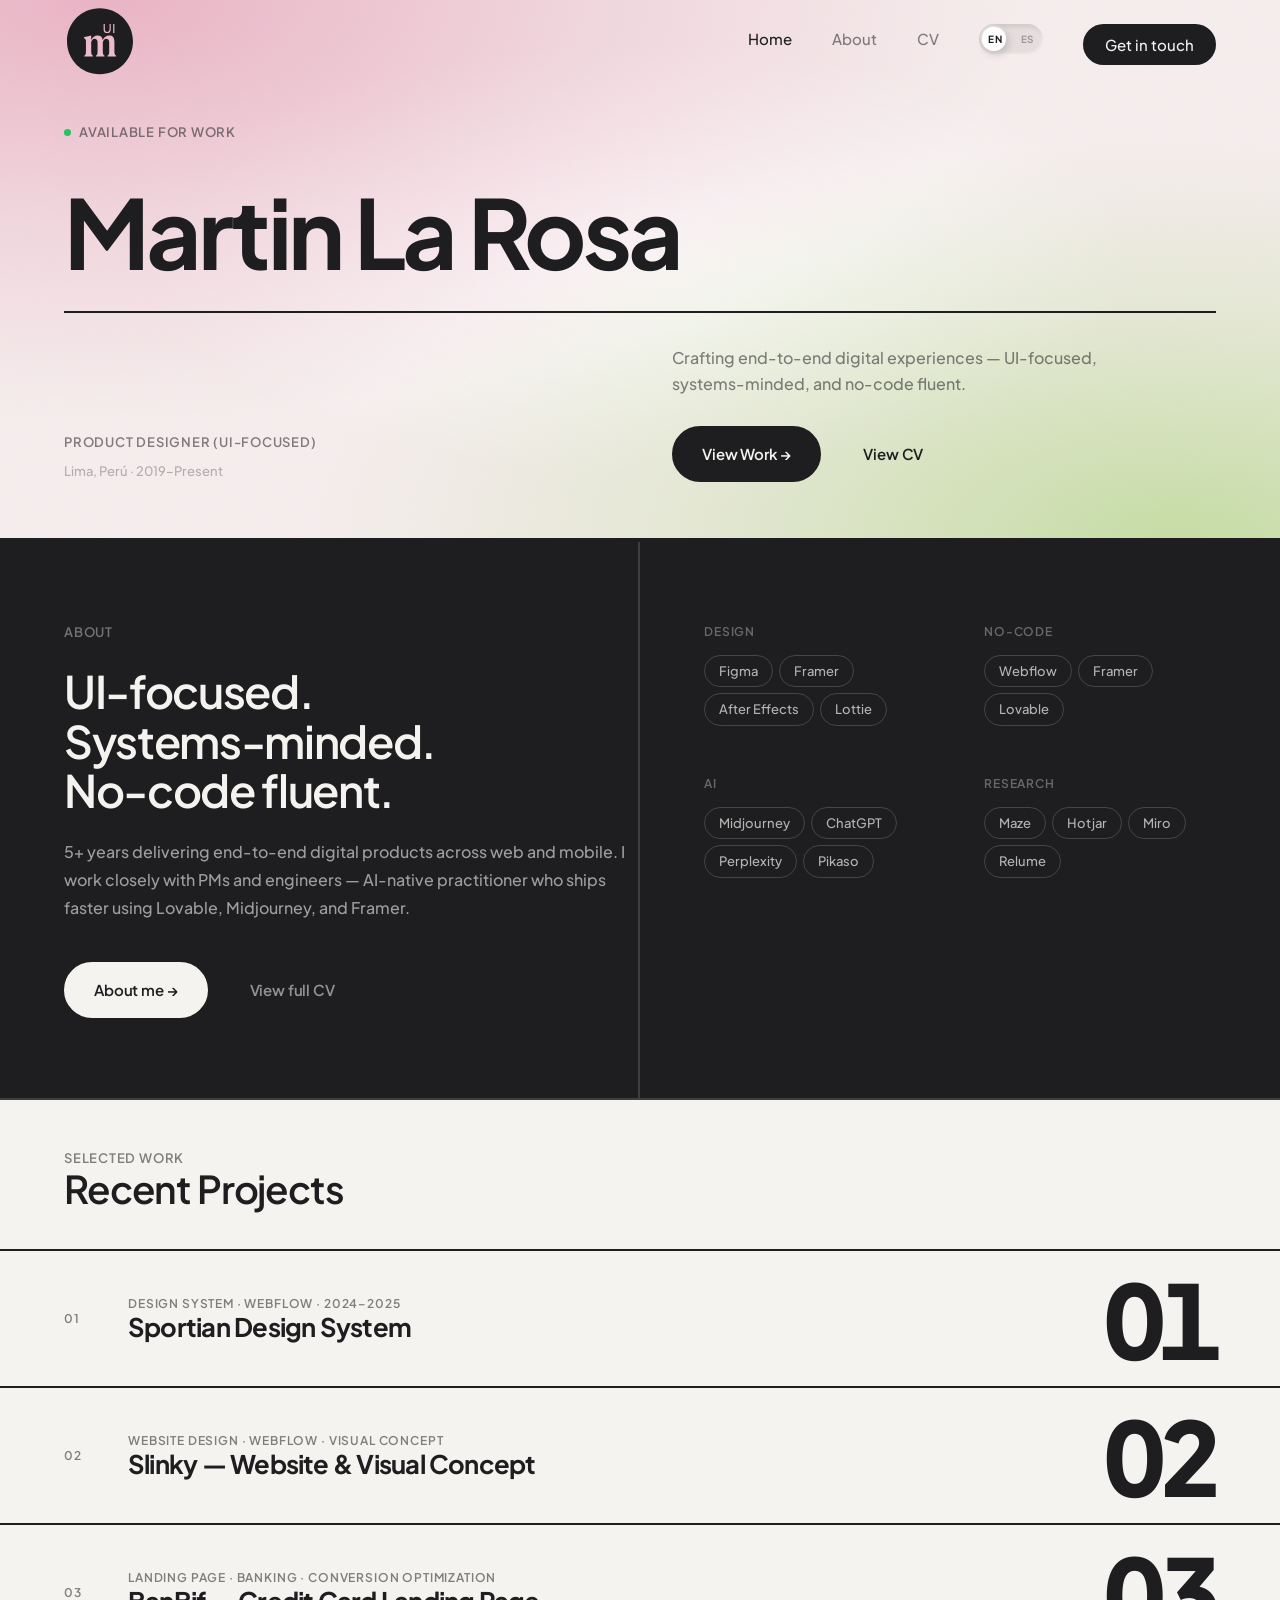
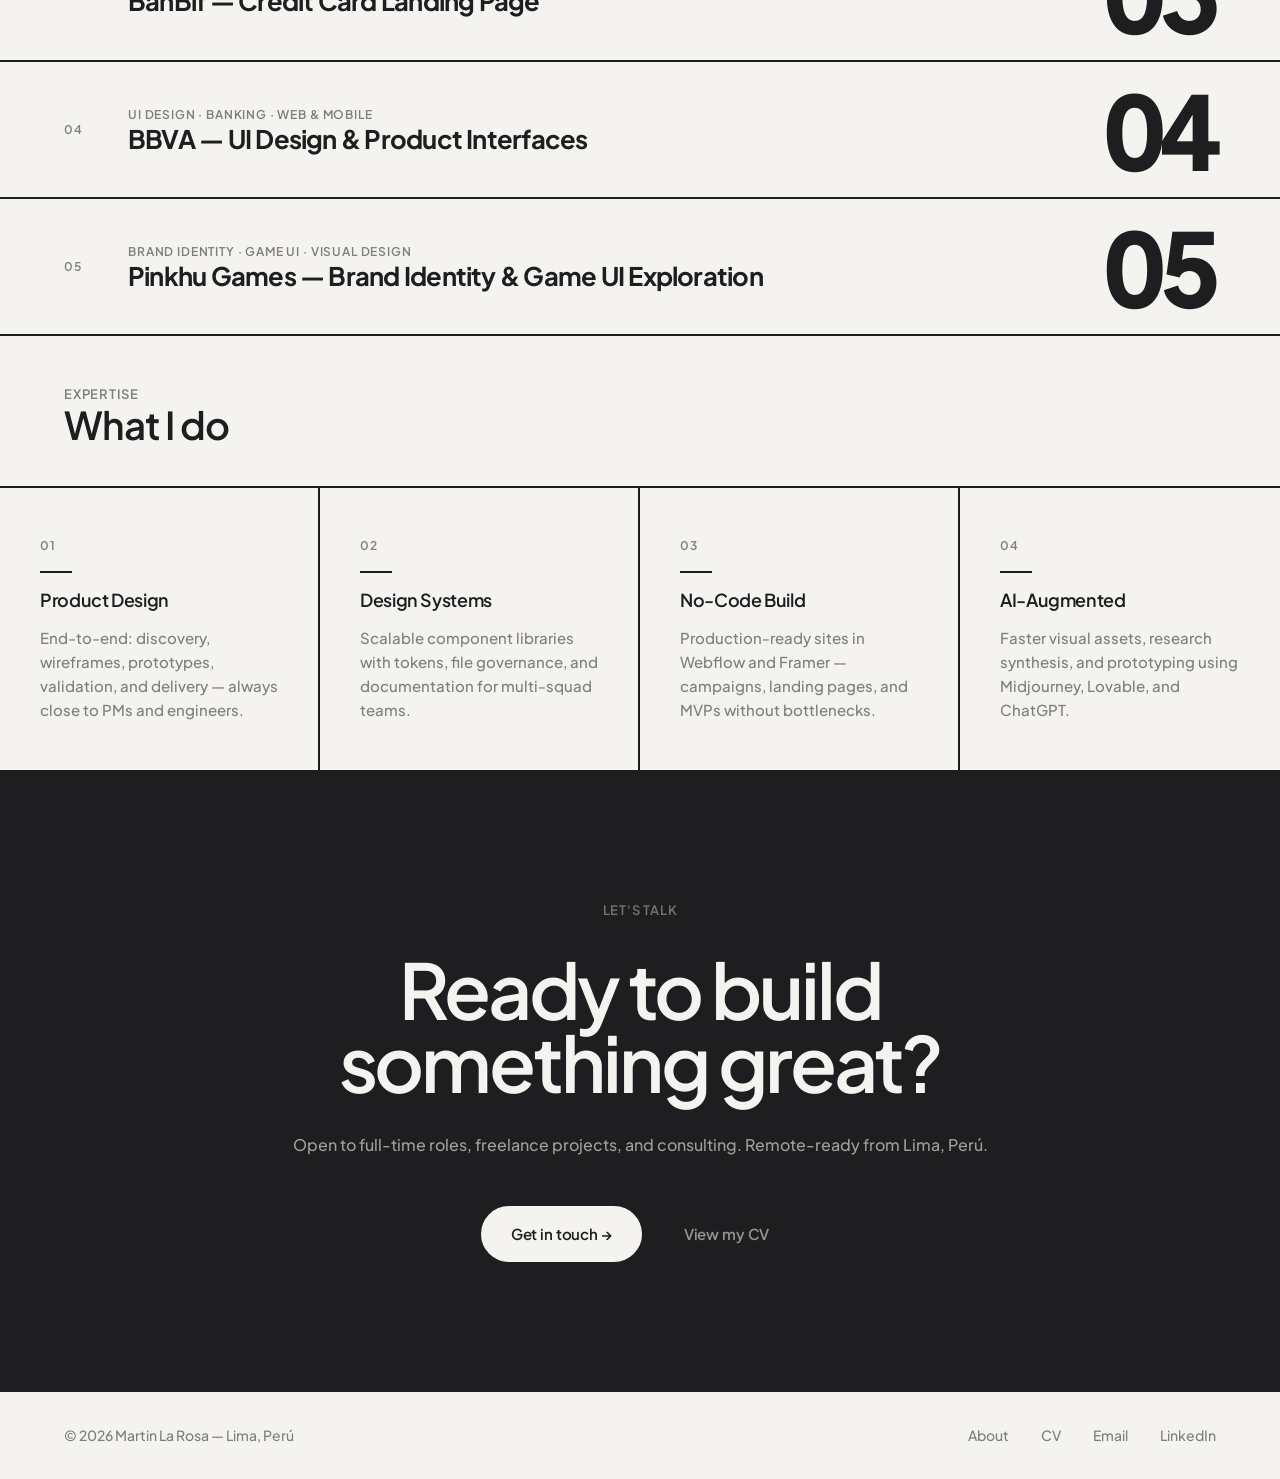
==== commit 0f36e318: "Add files via upload" ====
--- a/index.html
+++ b/index.html
@@ -45,12 +45,19 @@
       position: fixed;
       top: 0; left: 0; right: 0;
       height: var(--nav-h);
-      background: var(--cream);
-      border-bottom: var(--line);
+      background: transparent;
+      border-bottom: 1px solid transparent;
       z-index: 200;
       padding: 0 var(--pad);
       display: flex;
       align-items: center;
+      transition: background 0.4s ease, border-color 0.4s ease;
+    }
+    .nav.nav-scrolled {
+      background: rgba(245, 243, 239, 0.9);
+      backdrop-filter: blur(12px);
+      -webkit-backdrop-filter: blur(12px);
+      border-bottom: 1px solid transparent;
     }
 
     .nav-inner {
@@ -118,11 +125,11 @@
     .nav-cta:hover { color: var(--ink) !important; }
 
     /* ─── MAIN WRAPPER ─── */
-    .main { background: var(--cream); padding-top: var(--nav-h); }
+    .main { background: var(--cream); }
 
     /* ─── HERO ─── */
     .hero {
-      padding: 3rem var(--pad) 2.75rem;
+      padding: 0 var(--pad);
       border-bottom: var(--line);
       position: relative;
       background:
@@ -152,11 +159,47 @@
       width: 100%;
     }
 
+    /* top metadata bar — top padding absorbs fixed nav */
     .hero-bar {
       display: flex;
       align-items: center;
       justify-content: space-between;
+      padding: calc(var(--nav-h) + 2rem) 0 2.5rem;
+    }
+
+    /* editorial: name full-width */
+    .hero-name {
+      font-size: clamp(52px, 7.5vw, 96px);
+      font-weight: 700;
+      letter-spacing: -0.04em;
+      line-height: 1;
+      color: var(--ink);
+      white-space: nowrap;
+      padding-bottom: 2rem;
+      border-bottom: var(--line);
       margin-bottom: 2rem;
+    }
+
+    /* two-col footer under the name */
+    .hero-foot {
+      display: grid;
+      grid-template-columns: 1fr 1fr;
+      gap: 4rem;
+      padding-bottom: 3.5rem;
+      align-items: end;
+    }
+
+    .hero-foot-left {
+      display: flex;
+      flex-direction: column;
+      gap: 0.5rem;
+    }
+
+    .hero-foot-right {
+      display: flex;
+      flex-direction: column;
+      align-items: flex-start;
+      gap: 1.75rem;
     }
     .hero-loc {
       font-size: 0.8125rem;
@@ -186,32 +229,7 @@
 
     @keyframes blink { 0%,100%{opacity:1} 50%{opacity:0.25} }
 
-    .hero-name {
-      font-size: clamp(48px, 7.5vw, 8.5vw);
-      font-weight: 700;
-      letter-spacing: -0.04em;
-      line-height: 1;
-      color: var(--ink);
-      margin-bottom: 3rem;
-      white-space: nowrap;
-    }
-
-    .hero-name em {
-      font-style: italic;
-      font-weight: 700;
-    }
-
-    .hero-foot {
-      display: flex;
-      align-items: flex-end;
-      justify-content: space-between;
-      gap: 2rem;
-      flex-wrap: wrap;
-      padding-top: 2.5rem;
-      border-top: var(--line);
-    }
-
-    .hero-foot-left { display: flex; flex-direction: column; gap: 0.25rem; }
+    .hero-name em { font-style: italic; font-weight: 700; }
 
     .hero-subtitle {
       font-size: 0.8125rem;
@@ -219,6 +237,13 @@
       letter-spacing: 0.06em;
       text-transform: uppercase;
       color: var(--ink-muted);
+    }
+
+    .hero-year {
+      font-size: 0.8125rem;
+      font-weight: 500;
+      color: var(--ink-muted);
+      opacity: 0.55;
     }
 
     .hero-desc {
@@ -439,7 +464,7 @@
     .acc-body {
       max-height: 0;
       overflow: hidden;
-      transition: max-height 0.7s cubic-bezier(0.19,1,0.22,1);
+      transition: max-height 0.5s cubic-bezier(0.19,1,0.22,1);
     }
     .acc-item.open .acc-body { max-height: 9999px; }
 
@@ -809,7 +834,7 @@
     .cta .btn-outline { color: rgba(245,243,239,0.55); }
 
     .about-right {
-      padding: 5rem var(--pad);
+      padding: 5rem 0 5rem 4rem;
       display: grid;
       grid-template-columns: 1fr 1fr;
       gap: 3rem;
@@ -927,25 +952,54 @@
 
     /* ─── LANG SWITCH ─── */
     .lang-sw {
-      background: none;
-      border: 1.5px solid rgba(30,30,33,0.2);
+      position: relative;
+      width: 64px;
+      height: 30px;
       border-radius: 100px;
-      padding: 0.28rem 0.85rem;
+      border: none;
+      cursor: pointer;
+      flex-shrink: 0;
+      padding: 0 9px;
+      display: flex;
+      align-items: center;
+      justify-content: space-between;
+      background: rgba(30,30,33,0.07);
+      box-shadow:
+        inset 2px 2px 5px rgba(0,0,0,0.13),
+        inset -1px -1px 3px rgba(255,255,255,0.55);
+      transition: box-shadow 0.2s;
+    }
+    .lang-sw:hover {
+      box-shadow:
+        inset 3px 3px 6px rgba(0,0,0,0.16),
+        inset -1px -1px 3px rgba(255,255,255,0.6);
+    }
+    .lang-sw-knob {
+      position: absolute;
+      top: 3px;
+      left: 3px;
+      width: 24px;
+      height: 24px;
+      border-radius: 50%;
+      background: #fff;
+      box-shadow:
+        2px 3px 8px rgba(0,0,0,0.18),
+        -1px -1px 3px rgba(255,255,255,0.9);
+      transition: transform 0.38s cubic-bezier(0.34,1.4,0.64,1);
+      pointer-events: none;
+    }
+    html[lang="es"] .lang-sw-knob { transform: translateX(34px); }
+    .lang-sw-label {
       font-family: var(--font);
-      font-size: 0.75rem;
+      font-size: 0.62rem;
       font-weight: 700;
       letter-spacing: 0.07em;
-      cursor: pointer;
-      display: inline-flex;
-      align-items: center;
-      gap: 0.3rem;
-      transition: border-color 0.2s;
-      flex-shrink: 0;
-    }
-    .lang-sw:hover { border-color: var(--ink); }
-    .lang-sw-sep { opacity: 0.25; font-weight: 300; }
-    .lang-sw [data-lang] { transition: color 0.15s, font-weight 0.15s; color: var(--ink-muted); }
-    html[lang="en"] .lang-sw [data-lang="en"] { color: var(--ink); }
+      color: rgba(30,30,33,0.35);
+      z-index: 1;
+      user-select: none;
+      transition: color 0.2s;
+    }
+    html[lang="en"] .lang-sw [data-lang="en"],
     html[lang="es"] .lang-sw [data-lang="es"] { color: var(--ink); }
 
     /* ─── FOOTER ─── */
@@ -1002,8 +1056,9 @@
       :root { --pad: 1.25rem; --nav-h: 68px; }
       .nav-logo svg { height: 44px; width: 44px; }
       .nav-links { display: none; }
-      .hero-name { font-size: clamp(48px, 13vw, 13vw); }
-      .hero-foot { flex-direction: column; align-items: flex-start; }
+      .hero-name { font-size: clamp(36px, 10vw, 10vw); white-space: normal; padding-bottom: 1.25rem; margin-bottom: 1.25rem; }
+      .hero-foot { grid-template-columns: 1fr; gap: 1.5rem; }
+      .hero-bar { padding: 1.25rem 0 1.75rem; }
       .about-right { grid-template-columns: 1fr; }
       .services-grid { grid-template-columns: 1fr; }
       .svc { border-right: none; border-top: var(--line); }
@@ -1028,9 +1083,9 @@
         <li><a href="cv.html" data-t="nav.cv">CV</a></li>
         <li>
           <button class="lang-sw" id="langSw" aria-label="Switch language">
-            <span data-lang="en">EN</span>
-            <span class="lang-sw-sep">|</span>
-            <span data-lang="es">ES</span>
+            <span class="lang-sw-label" data-lang="en">EN</span>
+            <span class="lang-sw-knob"></span>
+            <span class="lang-sw-label" data-lang="es">ES</span>
           </button>
         </li>
         <li><a href="https://wa.link/5fqk9j" target="_blank" rel="noopener" class="nav-cta">
@@ -1049,28 +1104,28 @@
     <section class="hero">
       <div class="hero-inner">
         <div class="hero-bar">
-          <span class="hero-loc">Lima, Perú</span>
           <div class="hero-tag">
             <span class="hero-dot"></span>
             <span data-t="hero.avail">Available for work</span>
           </div>
         </div>
-        <h1 class="hero-name">
-          Martin La Rosa
-        </h1>
+        <h1 class="hero-name">Martin La Rosa</h1>
         <div class="hero-foot">
           <div class="hero-foot-left">
             <span class="hero-subtitle" data-t="hero.subtitle">Product Designer (UI-Focused)</span>
+            <span class="hero-year">Lima, Perú · 2019–Present</span>
+          </div>
+          <div class="hero-foot-right">
             <p class="hero-desc" data-t="hero.desc">Crafting end-to-end digital experiences — UI-focused, systems-minded, and no-code fluent.</p>
-          </div>
-          <div class="hero-btns">
-            <a href="#recent-projects" class="btn btn-primary">
-              <span class="btn-split" data-t-split="hero.cta">
-                <span class="bs-top">View Work →</span>
-                <span class="bs-bot">View Work →</span>
-              </span>
-            </a>
-            <a href="cv.html" class="btn btn-outline" data-t="hero.cv">View CV</a>
+            <div class="hero-btns">
+              <a href="#recent-projects" class="btn btn-primary">
+                <span class="btn-split" data-t-split="hero.cta">
+                  <span class="bs-top">View Work →</span>
+                  <span class="bs-bot">View Work →</span>
+                </span>
+              </a>
+              <a href="cv.html" class="btn btn-outline" data-t="hero.cv">View CV</a>
+            </div>
           </div>
         </div>
       </div>
@@ -1541,6 +1596,115 @@
               <div class="cs-outcome"><p class="cs-outcome-text" data-t="cs04.o3">Design system applied at scale across all deliverables</p></div>
               <div class="cs-outcome"><p class="cs-outcome-text" data-t="cs04.o4">Full annotated Figma specs for dev handoff</p></div>
               <div class="cs-outcome"><p class="cs-outcome-text" data-t="cs04.o5">Transactional flows improved for clarity and trust</p></div>
+            </div>
+
+          </div>
+        </div>
+      </div>
+
+      <!-- 05 -->
+      <div class="acc-item">
+        <button class="acc-head">
+          <div class="acc-head-inner">
+            <div class="acc-left">
+              <span class="acc-num">05</span>
+              <div class="acc-info">
+                <span class="acc-cat" data-t="acc05.cat">Brand Identity · Game UI · Visual Design</span>
+                <h3 class="acc-title" data-t="acc05.title">Pinkhu Games — Brand Identity & Game UI Exploration</h3>
+              </div>
+            </div>
+            <span class="acc-big-n">05</span>
+          </div>
+        </button>
+        <div class="acc-body">
+          <div class="acc-body-inner">
+            <button class="acc-close" aria-label="Close">✕</button>
+
+            <div class="cs-tags">
+              <span class="cs-tag" data-t="cs05.tag1">Brand Designer</span>
+              <span class="cs-tag" data-t="cs05.tag2">Brand Identity</span>
+              <span class="cs-tag" data-t="cs05.tag3">Game UI</span>
+              <span class="cs-tag">Visual Design</span>
+              <span class="cs-tag">Illustration</span>
+              <span class="cs-tag">Figma</span>
+            </div>
+            <div class="cs-metrics">
+              <div class="cs-metric"><div class="cs-metric-n">1</div>
+                <div class="cs-metric-l" data-t-html="cs05.m1l">Studio brand<br>from scratch</div>
+              </div>
+              <div class="cs-metric"><div class="cs-metric-n">2</div>
+                <div class="cs-metric-l" data-t-html="cs05.m2l">Systems built<br>identity + UI</div>
+              </div>
+              <div class="cs-metric"><div class="cs-metric-n">Casual</div>
+                <div class="cs-metric-l" data-t-html="cs05.m3l">Gaming<br>audience</div>
+              </div>
+              <div class="cs-metric"><div class="cs-metric-n">0→1</div>
+                <div class="cs-metric-l" data-t-html="cs05.m4l">Built from<br>blank canvas</div>
+              </div>
+            </div>
+            <p class="cs-statement" data-t-html="cs05.stmt">When building from scratch for a game studio, every decision is a foundation — <strong>the brand, the UI, and the in-game experience must all speak the same visual language.</strong></p>
+
+            <!-- Hero image -->
+            <div class="cs-img-full" style="margin-bottom:0.5rem;">
+              <img src="img/pinkhu_logo.jpg" alt="Pinkhu Games — logo on blue" />
+            </div>
+            <p class="cs-img-caption" style="margin-bottom:2.5rem;" data-t="cs05.cap1">Pinkhu Games — mascot logo and visual identity built around a playful, friendly character</p>
+
+            <div class="cs-grid">
+              <div>
+                <span class="cs-label" data-t="cs05.ctx.label">Context & Role</span>
+                <h4 class="cs-h" data-t="cs05.ctx.h">Defining a visual identity for a casual game studio</h4>
+                <p class="cs-p" data-t="cs05.ctx.p1">Pinkhu Games is a casual game studio focused on creating playful, friendly, and accessible gaming experiences. The challenge was to define a strong visual identity that could translate seamlessly into game UI elements, marketing assets, and future digital products.</p>
+                <p class="cs-p" data-t="cs05.ctx.p2">I supported the project as a designer focused on brand definition and game UI foundations — working across visual identity, typography, color systems, and interface exploration.</p>
+              </div>
+              <div>
+                <span class="cs-label" data-t="cs05.proc.label">What I did</span>
+                <div class="cs-steps">
+                  <div class="cs-step"><span class="cs-step-n">01</span>
+                    <div class="cs-step-text" data-t-html="cs05.s1">Brand identity exploration<span>Logo and visual language definition, mascot character design and brand personality</span></div>
+                  </div>
+                  <div class="cs-step"><span class="cs-step-n">02</span>
+                    <div class="cs-step-text" data-t-html="cs05.s2">Typography & color system<span>Omnes Bold/Regular selection, vibrant palette with navy, hot pink and sky blue</span></div>
+                  </div>
+                  <div class="cs-step"><span class="cs-step-n">03</span>
+                    <div class="cs-step-text" data-t-html="cs05.s3">Game UI visual direction<span>Buttons, HUD components, cards, panels and visual feedback states — clear, playful, accessible</span></div>
+                  </div>
+                  <div class="cs-step"><span class="cs-step-n">04</span>
+                    <div class="cs-step-text" data-t-html="cs05.s4">Brand → UI translation<span>Ensuring brand identity flows naturally into game interfaces for consistency across all touchpoints</span></div>
+                  </div>
+                </div>
+              </div>
+            </div>
+
+            <!-- Visual Identity -->
+            <span class="cs-label" data-t="cs05.vi.label">Visual Identity</span>
+            <div class="cs-img-stack">
+              <div><div class="cs-img-full"><img src="img/pinkhu_brand.jpg" alt="Pinkhu brand system" /></div>
+                <p class="cs-img-caption" data-t="cs05.cap2">Brand system — Omnes typeface, vibrant color palette and logo variations across dark and light backgrounds</p>
+              </div>
+              <div><div class="cs-img-full"><img src="img/pinkhu_ui.jpg" alt="Pinkhu UI flat" /></div>
+                <p class="cs-img-caption" data-t="cs05.cap3">Visual identity in context — rounded shapes, bold colors and 3D graphic elements reinforcing a fun, accessible tone</p>
+              </div>
+            </div>
+
+            <!-- Game UI -->
+            <span class="cs-label" data-t="cs05.gui.label">Game UI Direction</span>
+            <div class="cs-img-stack">
+              <div><div class="cs-img-full"><img src="img/pinkhu_mockup.jpg" alt="Pinkhu UI mockup" /></div>
+                <p class="cs-img-caption" data-t="cs05.cap4">UI direction on device — soft shadows, depth and spatial composition translating brand language into playable interfaces</p>
+              </div>
+              <div><div class="cs-img-full"><img src="img/pinkhu_game.jpg" alt="Pinkhu game concept" /></div>
+                <p class="cs-img-caption" data-t="cs05.cap5">Game concept art — visual direction exploring world-building and environmental storytelling for in-game scenes</p>
+              </div>
+            </div>
+
+            <span class="cs-label" data-t="cs.impact">Impact & Outcomes</span>
+            <div class="cs-outcomes">
+              <div class="cs-outcome"><p class="cs-outcome-text" data-t="cs05.o1">Full visual identity defined from scratch — logo, color, type and mascot</p></div>
+              <div class="cs-outcome"><p class="cs-outcome-text" data-t="cs05.o2">Brand system that scales from marketing to in-game UI seamlessly</p></div>
+              <div class="cs-outcome"><p class="cs-outcome-text" data-t="cs05.o3">Game UI direction with clear hierarchy, friendly iconography and visual feedback</p></div>
+              <div class="cs-outcome"><p class="cs-outcome-text" data-t="cs05.o4">Consistent visual language across all studio touchpoints</p></div>
+              <div class="cs-outcome"><p class="cs-outcome-text" data-t="cs05.o5">Foundation ready for product expansion and future game titles</p></div>
             </div>
 
           </div>
@@ -1616,34 +1780,57 @@
 
 
 <script>
+  /* ── Nav: transparent → opaque on scroll ── */
+  (function() {
+    const nav = document.querySelector('.nav');
+    if (!nav) return;
+    function updateNav() {
+      nav.classList.toggle('nav-scrolled', window.scrollY > 30);
+    }
+    updateNav();
+    window.addEventListener('scroll', updateNav, { passive: true });
+  })();
+
   /* ── Accordion ── */
-  document.querySelectorAll('.acc-head').forEach(btn => {
-    btn.addEventListener('click', () => {
-      const item = btn.closest('.acc-item');
-      const list = item.closest('.acc-list');
-      const isOpen = item.classList.contains('open');
-      list.querySelectorAll('.acc-item').forEach(i => i.classList.remove('open'));
-      if (!isOpen) {
-        item.classList.add('open');
-        // scroll to top of item after opening starts
-        setTimeout(() => {
-          item.scrollIntoView({ behavior: 'smooth', block: 'start' });
-        }, 80);
-      }
+  (function () {
+    function scrollToItem(item) {
+      const navH = parseFloat(getComputedStyle(document.documentElement).getPropertyValue('--nav-h')) || 90;
+      const top = item.getBoundingClientRect().top + window.scrollY - navH - 8;
+      window.scrollTo({ top, behavior: 'smooth' });
+    }
+
+    document.querySelectorAll('.acc-head').forEach(btn => {
+      btn.addEventListener('click', () => {
+        const item   = btn.closest('.acc-item');
+        const list   = item.closest('.acc-list');
+        const isOpen = item.classList.contains('open');
+        const other  = list.querySelector('.acc-item.open');
+
+        list.querySelectorAll('.acc-item').forEach(i => i.classList.remove('open'));
+
+        if (!isOpen) {
+          if (other && other !== item) {
+            // switching: scroll to collapsed target first, then expand
+            scrollToItem(item);
+            setTimeout(() => item.classList.add('open'), 420);
+          } else {
+            // opening fresh: expand then scroll into view
+            item.classList.add('open');
+            setTimeout(() => scrollToItem(item), 60);
+          }
+        }
+      });
     });
-  });
-
-  document.querySelectorAll('.acc-close').forEach(btn => {
-    btn.addEventListener('click', (e) => {
-      e.stopPropagation();
-      const item = btn.closest('.acc-item');
-      item.classList.remove('open');
-      // scroll to the row header after closing
-      setTimeout(() => {
-        item.scrollIntoView({ behavior: 'smooth', block: 'start' });
-      }, 80);
+
+    document.querySelectorAll('.acc-close').forEach(btn => {
+      btn.addEventListener('click', e => {
+        e.stopPropagation();
+        const item = btn.closest('.acc-item');
+        item.classList.remove('open');
+        setTimeout(() => scrollToItem(item), 60);
+      });
     });
-  });
+  })();
 
   /* ── i18n ── */
   const T = {
@@ -1661,6 +1848,30 @@
       'acc02.cat':'Website Design · Webflow · Visual Concept','acc02.title':'Slinky — Website & Visual Concept',
       'acc03.cat':'Landing Page · Banking · Conversion Optimization','acc03.title':'BanBif — Credit Card Landing Page',
       'acc04.cat':'UI Design · Banking · Web & Mobile','acc04.title':'BBVA — UI Design & Product Interfaces',
+      'acc05.cat':'Brand Identity · Game UI · Visual Design','acc05.title':'Pinkhu Games — Brand Identity & Game UI Exploration',
+      'cs05.tag1':'Brand Designer','cs05.tag2':'Brand Identity','cs05.tag3':'Game UI',
+      'cs05.m1l':'Studio brand<br>from scratch','cs05.m2l':'Systems built<br>identity + UI','cs05.m3l':'Gaming<br>audience','cs05.m4l':'Built from<br>blank canvas',
+      'cs05.stmt':'When building from scratch for a game studio, every decision is a foundation — <strong>the brand, the UI, and the in-game experience must all speak the same visual language.</strong>',
+      'cs05.cap1':'Pinkhu Games — mascot logo and visual identity built around a playful, friendly character',
+      'cs05.ctx.label':'Context & Role','cs05.ctx.h':'Defining a visual identity for a casual game studio',
+      'cs05.ctx.p1':'Pinkhu Games is a casual game studio focused on creating playful, friendly, and accessible gaming experiences. The challenge was to define a strong visual identity that could translate seamlessly into game UI elements, marketing assets, and future digital products.',
+      'cs05.ctx.p2':'I supported the project as a designer focused on brand definition and game UI foundations — working across visual identity, typography, color systems, and interface exploration.',
+      'cs05.proc.label':'What I did',
+      'cs05.s1':'Brand identity exploration<span>Logo and visual language definition, mascot character design and brand personality</span>',
+      'cs05.s2':'Typography & color system<span>Omnes Bold/Regular selection, vibrant palette with navy, hot pink and sky blue</span>',
+      'cs05.s3':'Game UI visual direction<span>Buttons, HUD components, cards, panels and visual feedback states — clear, playful, accessible</span>',
+      'cs05.s4':'Brand → UI translation<span>Ensuring brand identity flows naturally into game interfaces for consistency across all touchpoints</span>',
+      'cs05.vi.label':'Visual Identity',
+      'cs05.cap2':'Brand system — Omnes typeface, vibrant color palette and logo variations across dark and light backgrounds',
+      'cs05.cap3':'Visual identity in context — rounded shapes, bold colors and 3D graphic elements reinforcing a fun, accessible tone',
+      'cs05.gui.label':'Game UI Direction',
+      'cs05.cap4':'UI direction on device — soft shadows, depth and spatial composition translating brand language into playable interfaces',
+      'cs05.cap5':'Game concept art — visual direction exploring world-building and environmental storytelling for in-game scenes',
+      'cs05.o1':'Full visual identity defined from scratch — logo, color, type and mascot',
+      'cs05.o2':'Brand system that scales from marketing to in-game UI seamlessly',
+      'cs05.o3':'Game UI direction with clear hierarchy, friendly iconography and visual feedback',
+      'cs05.o4':'Consistent visual language across all studio touchpoints',
+      'cs05.o5':'Foundation ready for product expansion and future game titles',
       'cs.ctx-challenge':'Context & Challenge','cs.my-process':'My Process','cs.impact':'Impact & Outcomes',
       'cs01.tag1':'Senior UI Designer','cs01.tag2':'Design Systems','cs01.tag3':'Component Architecture','cs01.tag4':'Cross-functional',
       'cs01.m1l':'Reusable<br>components built','cs01.m2l':'Squads aligned<br>to one system','cs01.m3l':'Faster page<br>creation','cs01.m4l':'Unified token-based<br>design language',
@@ -1756,6 +1967,30 @@
       'acc02.cat':'Diseño Web · Webflow · Concepto Visual','acc02.title':'Slinky — Diseño Web & Concepto Visual',
       'acc03.cat':'Landing Page · Banca · Optimización de Conversión','acc03.title':'BanBif — Landing de Tarjeta de Crédito',
       'acc04.cat':'Diseño UI · Banca · Web & Móvil','acc04.title':'BBVA — Diseño UI & Interfaces de Producto',
+      'acc05.cat':'Identidad de Marca · Game UI · Diseño Visual','acc05.title':'Pinkhu Games — Identidad de Marca & Exploración de Game UI',
+      'cs05.tag1':'Diseñador de Marca','cs05.tag2':'Identidad de Marca','cs05.tag3':'Game UI',
+      'cs05.m1l':'Marca de estudio<br>desde cero','cs05.m2l':'Sistemas creados<br>identidad + UI','cs05.m3l':'Audiencia<br>casual gaming','cs05.m4l':'Construido desde<br>hoja en blanco',
+      'cs05.stmt':'Al construir desde cero para un estudio de juegos, cada decisión es una base — <strong>la marca, la UI y la experiencia in-game deben hablar el mismo lenguaje visual.</strong>',
+      'cs05.cap1':'Pinkhu Games — logo mascota e identidad visual construidos alrededor de un personaje lúdico y amigable',
+      'cs05.ctx.label':'Contexto & Rol','cs05.ctx.h':'Definiendo una identidad visual para un estudio de juegos casuales',
+      'cs05.ctx.p1':'Pinkhu Games es un estudio de juegos casuales enfocado en crear experiencias de juego lúdicas, amigables y accesibles. El desafío fue definir una identidad visual sólida que pudiera traducirse sin fricción en elementos de game UI, assets de marketing y futuros productos digitales.',
+      'cs05.ctx.p2':'Participé en el proyecto como diseñador enfocado en la definición de marca y las bases de game UI — trabajando en identidad visual, tipografía, sistemas de color y exploración de interfaces.',
+      'cs05.proc.label':'Lo que hice',
+      'cs05.s1':'Exploración de identidad de marca<span>Definición de logo, lenguaje visual, diseño del personaje mascota y personalidad de marca</span>',
+      'cs05.s2':'Tipografía & sistema de color<span>Selección de Omnes Bold/Regular, paleta vibrante con navy, rosa intenso y celeste</span>',
+      'cs05.s3':'Dirección visual de Game UI<span>Botones, componentes HUD, cards, paneles y estados de feedback — claro, lúdico y accesible</span>',
+      'cs05.s4':'Traducción marca → UI<span>Garantizar que la identidad de marca fluya naturalmente a las interfaces de juego en todos los touchpoints</span>',
+      'cs05.vi.label':'Identidad Visual',
+      'cs05.cap2':'Sistema de marca — tipografía Omnes, paleta vibrante y variaciones de logo en fondos oscuros y claros',
+      'cs05.cap3':'Identidad en contexto — formas redondeadas, colores intensos y elementos gráficos 3D reforzando un tono divertido y accesible',
+      'cs05.gui.label':'Dirección de Game UI',
+      'cs05.cap4':'Dirección de UI en dispositivo — sombras suaves, profundidad y composición espacial traduciendo la marca a interfaces jugables',
+      'cs05.cap5':'Concept art del juego — dirección visual explorando world-building y narrativa ambiental para escenas in-game',
+      'cs05.o1':'Identidad visual completa definida desde cero — logo, color, tipografía y mascota',
+      'cs05.o2':'Sistema de marca que escala de marketing a game UI sin fricción',
+      'cs05.o3':'Dirección de game UI con jerarquía clara, iconografía amigable y feedback visual',
+      'cs05.o4':'Lenguaje visual consistente en todos los touchpoints del estudio',
+      'cs05.o5':'Base lista para expansión de producto y futuros títulos del estudio',
       'cs.ctx-challenge':'Contexto & Desafío','cs.my-process':'Mi Proceso','cs.impact':'Impacto & Resultados',
       'cs01.tag1':'Senior UI Designer','cs01.tag2':'Sistemas de Diseño','cs01.tag3':'Arquitectura de Componentes','cs01.tag4':'Multifuncional',
       'cs01.m1l':'Componentes<br>reutilizables','cs01.m2l':'Squads alineados<br>al mismo sistema','cs01.m3l':'Creación de páginas<br>más rápida','cs01.m4l':'Lenguaje de diseño<br>unificado con tokens',
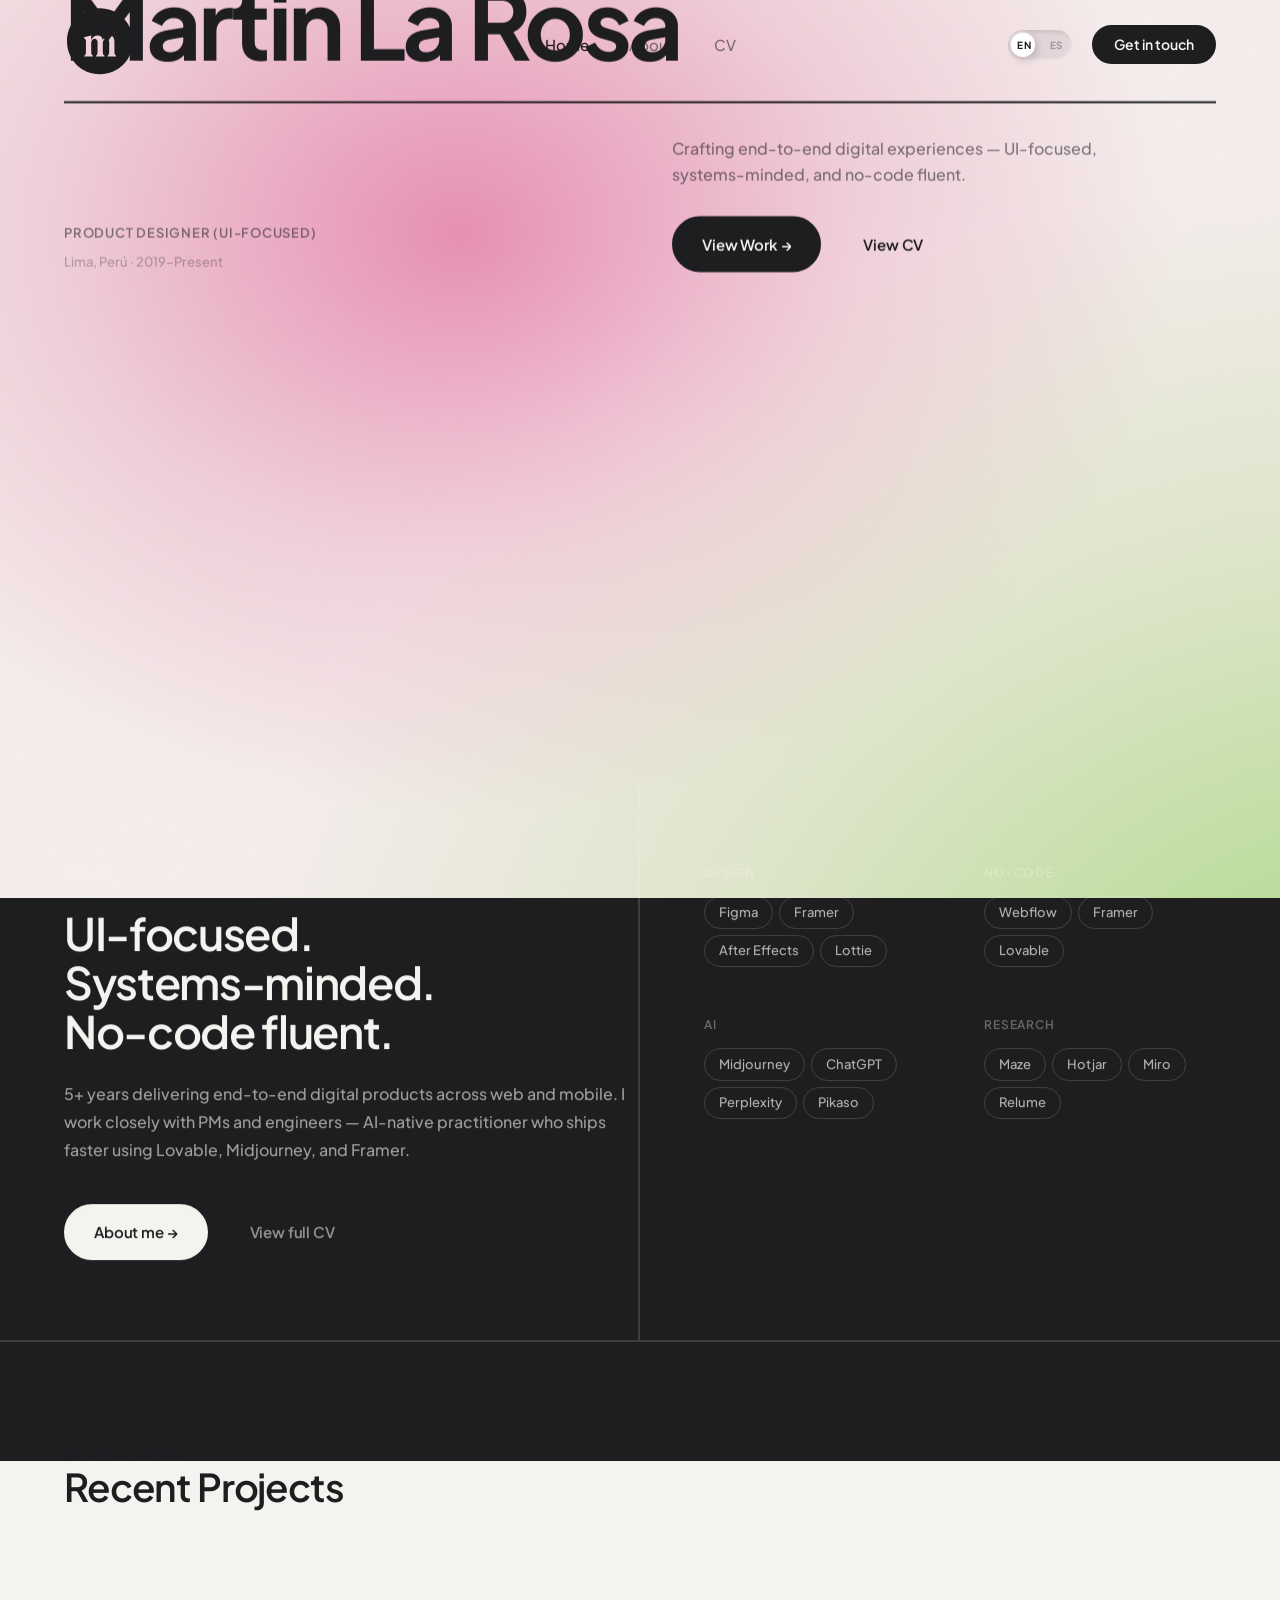
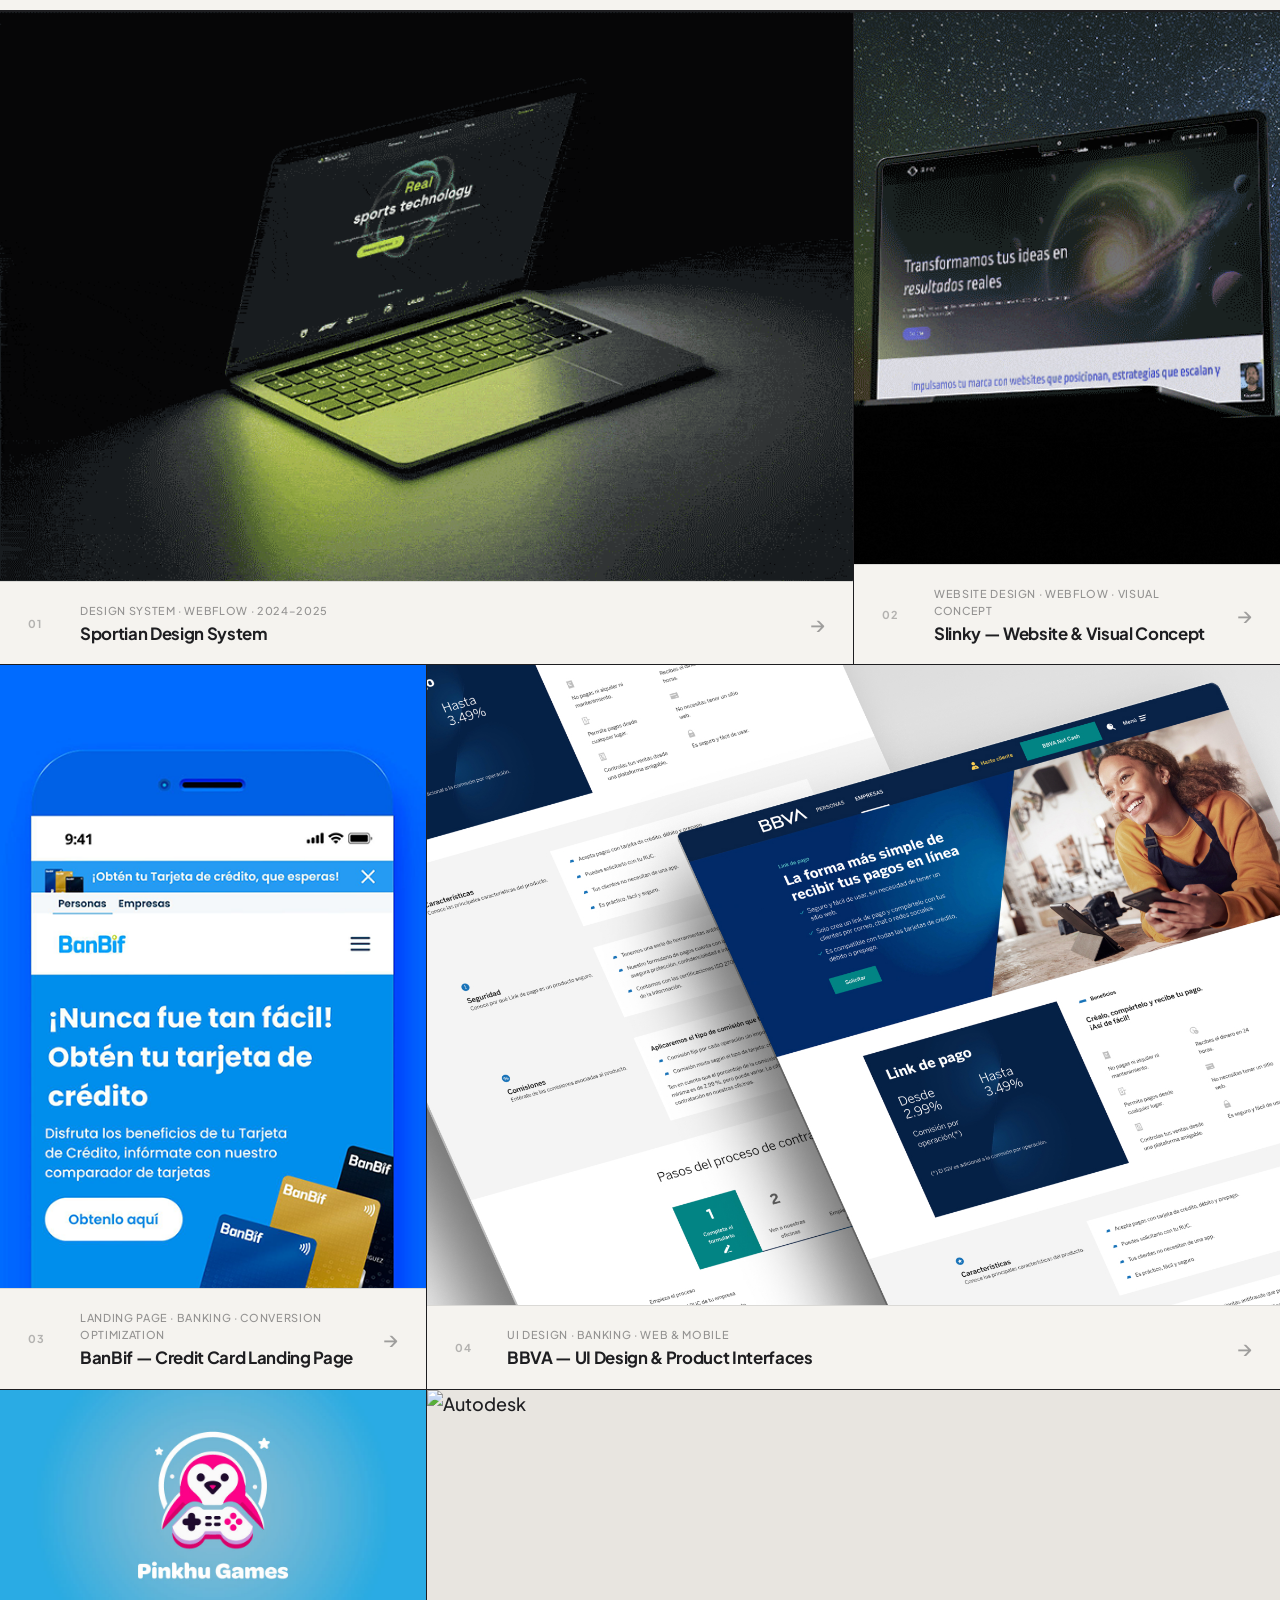
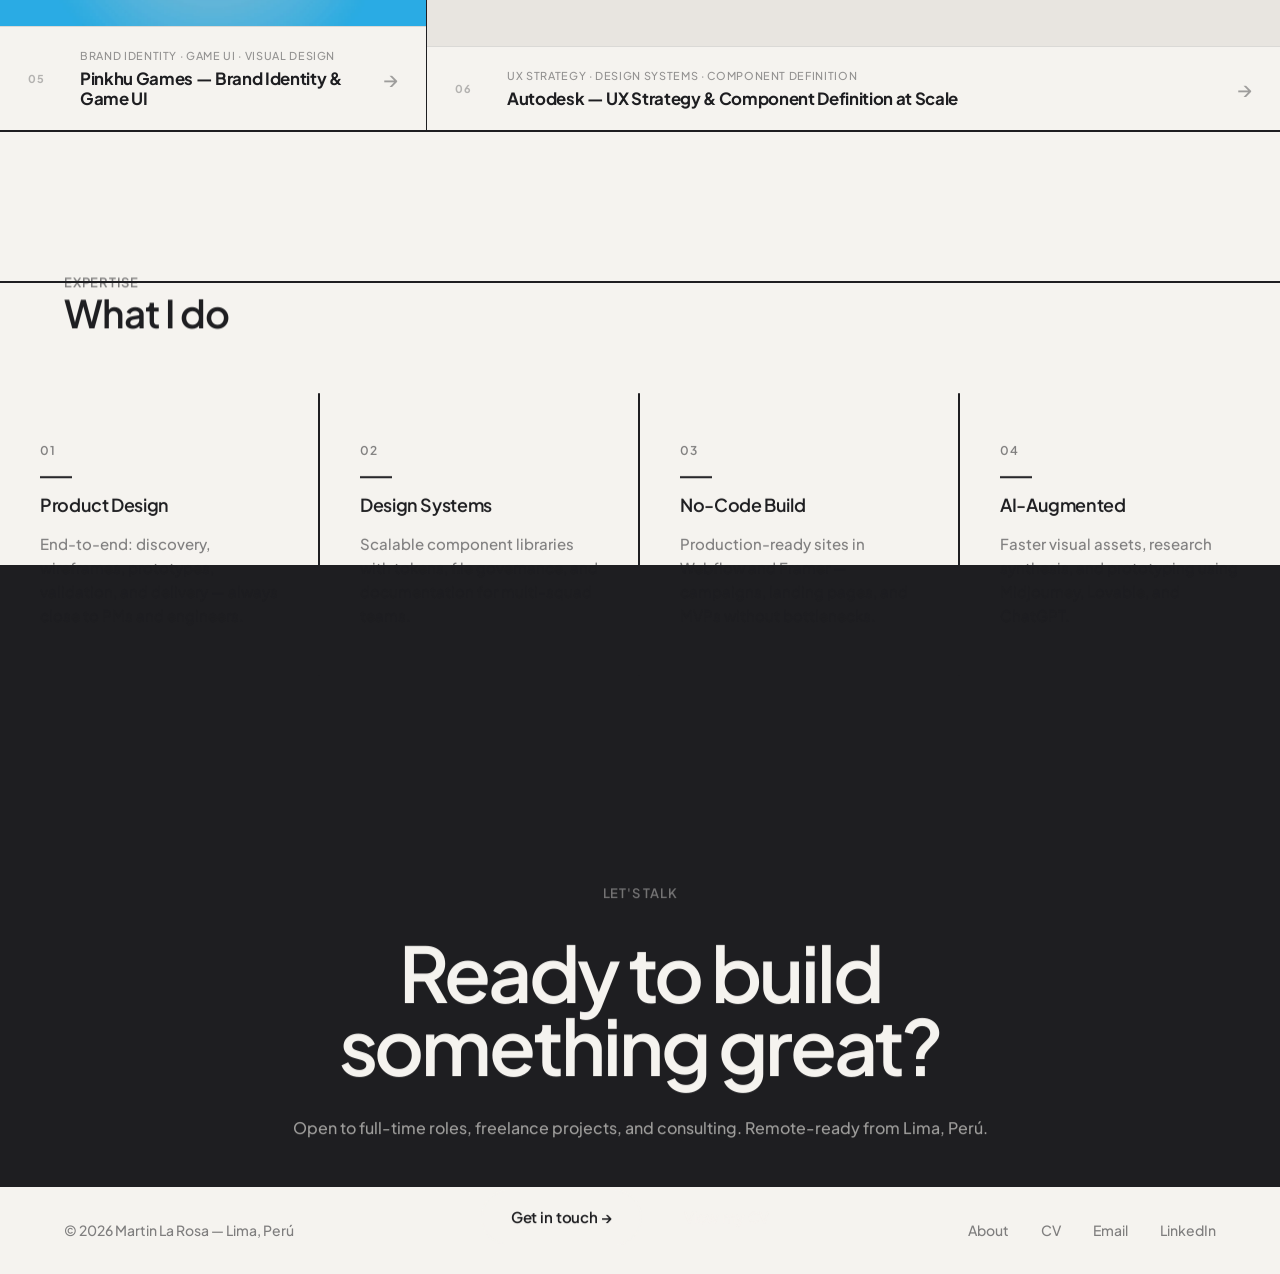
==== commit 117415bf: "refactor(nav): restructure header to 3-column grid layout Logo anchored left, nav links optically ce" ====
--- a/index.html
+++ b/index.html
@@ -64,9 +64,9 @@
       width: 100%;
       max-width: var(--max);
       margin: 0 auto;
-      display: flex;
+      display: grid;
+      grid-template-columns: 1fr auto 1fr;
       align-items: center;
-      justify-content: space-between;
     }
 
     .nav-logo {
@@ -74,12 +74,14 @@
       font-weight: 600;
       letter-spacing: -0.02em;
       color: var(--ink);
+      justify-self: start;
     }
 
     .nav-links {
       display: flex;
       gap: 2.5rem;
       list-style: none;
+      justify-content: center;
     }
 
     .nav-links a {
@@ -91,6 +93,13 @@
 
     .nav-links a:hover,
     .nav-links a.active { color: var(--ink); }
+
+    .nav-right {
+      display: flex;
+      align-items: center;
+      gap: 1.25rem;
+      justify-self: end;
+    }
 
     .nav-cta {
       display: inline-flex;
@@ -130,12 +139,22 @@
     /* ─── HERO ─── */
     .hero {
       padding: 0 var(--pad);
+      padding-top: var(--nav-h);
       border-bottom: var(--line);
       position: relative;
+      min-height: 100vh;
+      min-height: 100svh;
+      display: flex;
+      flex-direction: column;
+      justify-content: center;
+      --bx: 8%;
+      --by: 0%;
+      --gx: 92%;
+      --gy: 100%;
       background:
-        radial-gradient(ellipse at 8% 0%, rgba(228, 148, 175, 0.65) 0%, rgba(228, 148, 175, 0.25) 30%, transparent 55%),
-        radial-gradient(ellipse at 92% 100%, rgba(165, 210, 115, 0.60) 0%, rgba(165, 210, 115, 0.20) 30%, transparent 52%),
-        radial-gradient(ellipse at 50% 48%, rgba(255,255,255,0.95) 0%, transparent 55%),
+        radial-gradient(ellipse at var(--bx) var(--by), rgba(228, 120, 165, 0.82) 0%, rgba(228, 148, 175, 0.35) 35%, transparent 62%),
+        radial-gradient(ellipse at var(--gx) var(--gy), rgba(140, 210, 90, 0.78) 0%, rgba(165, 210, 115, 0.30) 35%, transparent 60%),
+        radial-gradient(ellipse at 50% 48%, rgba(255,255,255,0.88) 0%, transparent 52%),
         #f6eeee;
       overflow: hidden;
     }
@@ -164,7 +183,7 @@
       display: flex;
       align-items: center;
       justify-content: space-between;
-      padding: calc(var(--nav-h) + 2rem) 0 2.5rem;
+      padding: 0 0 2.5rem;
     }
 
     /* editorial: name full-width */
@@ -371,130 +390,104 @@
       color: var(--ink);
     }
 
-    /* ─── ACCORDION PROJECTS ─── */
-    .acc-list { border-top: var(--line); }
-
-    .acc-item {
-      border-bottom: var(--line);
-      background: var(--cream);
-      overflow: hidden;
-      transition: background 0.45s cubic-bezier(0.19,1,0.22,1);
-      scroll-margin-top: calc(var(--nav-h) + 0.5rem);
-    }
-    .acc-item.open { background: var(--ink); }
-
-    .acc-head {
-      width: 100%;
-      display: block;
-      padding: 0 var(--pad);
-      background: none;
-      border: none;
-      font-family: var(--font);
-      cursor: pointer;
-      text-align: left;
-      transition: background 0.2s;
-    }
-    .acc-head-inner {
+    /* ── PROJECT GALLERY ── */
+    .proj-gallery-wrap {
       max-width: var(--max);
       margin: 0 auto;
+      border-top: var(--line);
+      border-bottom: var(--line);
+    }
+    .proj-gallery {
+      display: grid;
+      grid-template-columns: repeat(3, 1fr);
+      gap: 1px;
+      background: var(--ink);
+      margin-bottom: 0;
+    }
+    .proj-card {
+      background: var(--cream);
+      text-decoration: none;
+      color: var(--ink);
+      display: flex;
+      flex-direction: column;
+      overflow: hidden;
+      position: relative;
+      min-height: 340px;
+      transition: background 0.3s;
+    }
+    .proj-card:nth-child(1) { grid-column: span 2; min-height: 460px; }
+    .proj-card:nth-child(4) { grid-column: span 2; }
+    .proj-card:nth-child(6) { grid-column: span 2; }
+
+    .proj-card-img-wrap {
+      flex: 1;
+      overflow: hidden;
+      position: relative;
+      background: #e8e5e0;
+    }
+    .proj-card-img {
+      width: 100%;
+      height: 100%;
+      object-fit: cover;
+      object-position: top center;
+      transition: transform 0.6s cubic-bezier(0.25, 0.46, 0.45, 0.94);
+      display: block;
+    }
+    .proj-card:hover .proj-card-img { transform: scale(1.05); }
+
+    .proj-card-info {
+      padding: 1.25rem 1.75rem;
       display: flex;
       align-items: center;
-      justify-content: space-between;
-      gap: 2rem;
-      padding: 1.5rem 0;
-    }
-    .acc-head:hover { background: rgba(30,30,33,0.04); }
-    .acc-item.open .acc-head:hover { background: rgba(245,243,239,0.04); }
-
-    .acc-left {
-      display: flex;
-      align-items: center;
-      gap: 2.5rem;
-      flex: 1;
-      min-width: 0;
-    }
-
-    .acc-num {
-      font-size: 0.75rem;
-      font-weight: 600;
-      letter-spacing: 0.08em;
-      color: var(--ink-muted);
-      min-width: 1.5rem;
-      transition: color 0.45s;
-    }
-    .acc-item.open .acc-num { color: rgba(245,243,239,0.35); }
-
-    .acc-info { display: flex; flex-direction: column; gap: 0.15rem; }
-
-    .acc-cat {
-      font-size: 0.75rem;
-      font-weight: 600;
-      letter-spacing: 0.07em;
+      gap: 1.25rem;
+      border-top: 1px solid rgba(30,30,33,0.12);
+      background: var(--cream);
+      transition: background 0.3s, color 0.3s;
+    }
+    .proj-card:hover .proj-card-info {
+      background: var(--ink);
+      color: var(--cream);
+    }
+    .proj-card-num {
+      font-size: 0.68rem;
+      font-weight: 700;
+      letter-spacing: 0.12em;
+      opacity: 0.3;
+      flex-shrink: 0;
+      min-width: 2rem;
+    }
+    .proj-card-text { flex: 1; }
+    .proj-card-cat {
+      font-size: 0.68rem;
+      letter-spacing: 0.06em;
+      opacity: 0.45;
+      display: block;
+      margin-bottom: 0.3rem;
       text-transform: uppercase;
-      color: var(--ink-muted);
-      transition: color 0.45s;
-    }
-    .acc-item.open .acc-cat { color: rgba(245,243,239,0.4); }
-
-    .acc-title {
-      font-size: clamp(1.1rem, 2vw, 1.75rem);
+    }
+    .proj-card-title {
+      font-size: 1.05rem;
       font-weight: 700;
-      letter-spacing: -0.03em;
-      line-height: 1.1;
-      color: var(--ink);
-      transition: color 0.45s;
-    }
-    .acc-item.open .acc-title { color: var(--cream); }
-
-    .acc-big-n {
-      font-size: clamp(3.5rem, 8vw, 8vw);
-      font-weight: 800;
-      letter-spacing: -0.05em;
-      line-height: 0.85;
-      color: var(--ink);
-      transition: color 0.45s, transform 0.35s cubic-bezier(0.19,1,0.22,1);
-      font-variant-numeric: tabular-nums;
-      user-select: none;
-    }
-    .acc-item.open .acc-big-n { color: var(--cream); }
-    .acc-head:hover .acc-big-n { transform: translateX(-6px) scale(1.04); }
-
-
-    /* expand panel */
-    .acc-body {
-      max-height: 0;
-      overflow: hidden;
-      transition: max-height 0.5s cubic-bezier(0.19,1,0.22,1);
-    }
-    .acc-item.open .acc-body { max-height: 9999px; }
-
-    .acc-body-inner {
-      padding: 2rem var(--pad) 3.5rem var(--pad);
-      display: flex;
-      flex-direction: column;
-      gap: 0;
-      position: relative;
-      max-width: var(--max);
-      margin-left: auto;
-      margin-right: auto;
-    }
-
-    /* close btn */
-    .acc-close {
-      position: absolute;
-      top: 2rem; right: var(--pad);
-      width: 2.5rem; height: 2.5rem;
-      border-radius: 50%;
-      border: 1.5px solid rgba(245,243,239,0.25);
-      background: none;
-      color: rgba(245,243,239,0.6);
-      font-size: 1.1rem;
-      cursor: pointer;
-      display: flex; align-items: center; justify-content: center;
-      transition: background 0.2s, color 0.2s;
-      font-family: var(--font);
-    }
-    .acc-close:hover { background: rgba(245,243,239,0.12); color: var(--cream); }
+      letter-spacing: -0.02em;
+      line-height: 1.2;
+    }
+    .proj-card-arrow {
+      font-size: 1.3rem;
+      flex-shrink: 0;
+      opacity: 0.4;
+      transition: transform 0.3s, opacity 0.3s;
+    }
+    .proj-card:hover .proj-card-arrow {
+      transform: translateX(5px);
+      opacity: 1;
+    }
+    @media (max-width: 768px) {
+      .proj-gallery { grid-template-columns: 1fr; }
+      .proj-card:nth-child(1),
+      .proj-card:nth-child(4),
+      .proj-card:nth-child(6) { grid-column: span 1; }
+      .proj-card { min-height: 260px; }
+    }
 
     /* ── CASE STUDY LAYOUT ── */
     .cs-tags { display: flex; flex-wrap: wrap; gap: 0.4rem; margin-bottom: 2.5rem; }
@@ -1055,7 +1048,7 @@
     @media (max-width: 600px) {
       :root { --pad: 1.25rem; --nav-h: 68px; }
       .nav-logo svg { height: 44px; width: 44px; }
-      .nav-links { display: none; }
+      .nav-links, .nav-right { display: none; }
       .hero-name { font-size: clamp(36px, 10vw, 10vw); white-space: normal; padding-bottom: 1.25rem; margin-bottom: 1.25rem; }
       .hero-foot { grid-template-columns: 1fr; gap: 1.5rem; }
       .hero-bar { padding: 1.25rem 0 1.75rem; }
@@ -1081,20 +1074,20 @@
         <li><a href="index.html" class="active" data-t="nav.home">Home</a></li>
         <li><a href="about.html" data-t="nav.about">About</a></li>
         <li><a href="cv.html" data-t="nav.cv">CV</a></li>
-        <li>
-          <button class="lang-sw" id="langSw" aria-label="Switch language">
-            <span class="lang-sw-label" data-lang="en">EN</span>
-            <span class="lang-sw-knob"></span>
-            <span class="lang-sw-label" data-lang="es">ES</span>
-          </button>
-        </li>
-        <li><a href="https://wa.link/5fqk9j" target="_blank" rel="noopener" class="nav-cta">
+      </ul>
+      <div class="nav-right">
+        <button class="lang-sw" id="langSw" aria-label="Switch language">
+          <span class="lang-sw-label" data-lang="en">EN</span>
+          <span class="lang-sw-knob"></span>
+          <span class="lang-sw-label" data-lang="es">ES</span>
+        </button>
+        <a href="https://wa.link/5fqk9j" target="_blank" rel="noopener" class="nav-cta">
           <span class="btn-split" data-t-split="nav.cta">
             <span class="bs-top">Get in touch</span>
             <span class="bs-bot">Get in touch</span>
           </span>
-        </a></li>
-      </ul>
+        </a>
+      </div>
     </div>
   </nav>
 
@@ -1102,7 +1095,7 @@
 
     <!-- ── HERO ── -->
     <section class="hero">
-      <div class="hero-inner">
+      <div class="hero-inner" data-parallax="0.18">
         <div class="hero-bar">
           <div class="hero-tag">
             <span class="hero-dot"></span>
@@ -1133,7 +1126,7 @@
 
     <!-- ── ABOUT DARK ── -->
     <div class="about-dark">
-      <div class="about-dark-inner">
+      <div class="about-dark-inner" data-parallax="0.10">
         <div class="about-left">
           <div>
             <p class="about-eyebrow" data-t="about.eyebrow">About</p>
@@ -1187,542 +1180,113 @@
 
     <!-- ── SELECTED WORK ── -->
     <div id="recent-projects" class="section-head" style="border-bottom:none; scroll-margin-top:var(--nav-h);">
-      <div>
+      <div data-parallax="0.08">
         <p class="section-label" data-t="work.label">Selected Work</p>
         <h2 class="section-title" data-t="work.title">Recent Projects</h2>
       </div>
     </div>
 
-    <div class="acc-list">
-
-      <!-- 01 -->
-      <div class="acc-item">
-        <button class="acc-head">
-          <div class="acc-head-inner">
-            <div class="acc-left">
-              <span class="acc-num">01</span>
-              <div class="acc-info">
-                <span class="acc-cat" data-t="acc01.cat">Design System · Webflow · 2024–2025</span>
-                <h3 class="acc-title" data-t="acc01.title">Sportian Design System</h3>
-              </div>
-            </div>
-            <span class="acc-big-n">01</span>
+    <div class="proj-gallery-wrap">
+    <section class="proj-gallery">
+
+      <a href="project-01.html" class="proj-card">
+        <div class="proj-card-img-wrap">
+          <img src="img/sportian-laptop.gif" class="proj-card-img" alt="Sportian Design System" />
+        </div>
+        <div class="proj-card-info">
+          <span class="proj-card-num">01</span>
+          <div class="proj-card-text">
+            <span class="proj-card-cat" data-t="acc01.cat">Design System · Webflow · 2024–2025</span>
+            <h3 class="proj-card-title" data-t="acc01.title">Sportian Design System</h3>
           </div>
-        </button>
-        <div class="acc-body">
-          <div class="acc-body-inner">
-            <button class="acc-close" aria-label="Close">✕</button>
-            <div class="cs-tags">
-              <span class="cs-tag" data-t="cs01.tag1">Senior UI Designer</span>
-              <span class="cs-tag" data-t="cs01.tag2">Design Systems</span>
-              <span class="cs-tag">Webflow</span>
-              <span class="cs-tag">Figma</span>
-              <span class="cs-tag" data-t="cs01.tag3">Component Architecture</span>
-              <span class="cs-tag" data-t="cs01.tag4">Cross-functional</span>
-            </div>
-            <div class="cs-metrics">
-              <div class="cs-metric">
-                <div class="cs-metric-n">40+</div>
-                <div class="cs-metric-l" data-t-html="cs01.m1l">Reusable<br>components built</div>
-              </div>
-              <div class="cs-metric">
-                <div class="cs-metric-n">3</div>
-                <div class="cs-metric-l" data-t-html="cs01.m2l">Squads aligned<br>to one system</div>
-              </div>
-              <div class="cs-metric">
-                <div class="cs-metric-n">~60%</div>
-                <div class="cs-metric-l" data-t-html="cs01.m3l">Faster page<br>creation</div>
-              </div>
-              <div class="cs-metric">
-                <div class="cs-metric-n">1</div>
-                <div class="cs-metric-l" data-t-html="cs01.m4l">Unified token-based<br>design language</div>
-              </div>
-            </div>
-            <p class="cs-statement" data-t-html="cs01.stmt">Sportian's web presence had grown organically across multiple initiatives — the real problem wasn't visual, it was <strong>the absence of shared rules that slowed every team down.</strong></p>
-            <div class="cs-img-full" style="margin-bottom:0.5rem;">
-              <img src="img/sportian-laptop.gif" alt="Sportian" />
-            </div>
-            <p class="cs-img-caption" style="margin-bottom:2.5rem;" data-t="cs01.cap1">Live site — new Sportian web experience, migrated to Webflow</p>
-            <div class="cs-grid">
-              <div>
-                <span class="cs-label" data-t="cs.ctx-challenge">Context & Challenge</span>
-                <h4 class="cs-h" data-t="cs01.ctx.h">Fragmented system, growing visual debt</h4>
-                <p class="cs-p" data-t="cs01.ctx.p1">Sportian is a global sports-tech company (a Globant venture) serving LaLiga, Serie A, and top-tier clubs worldwide. Their web presence had scaled faster than their design rules — inconsistent components, duplicated patterns, and no shared vocabulary between design and dev.</p>
-                <p class="cs-p" data-t="cs01.ctx.p2">My mandate was to audit, systematize, and migrate — without halting ongoing marketing and product releases.</p>
-              </div>
-              <div>
-                <span class="cs-label" data-t="cs.my-process">My Process</span>
-                <div class="cs-steps">
-                  <div class="cs-step"><span class="cs-step-n">01</span>
-                    <div class="cs-step-text" data-t-html="cs01.s1">Visual & component audit<span>Mapped all existing UI across 12+ pages, identified 80+ inconsistencies</span></div>
-                  </div>
-                  <div class="cs-step"><span class="cs-step-n">02</span>
-                    <div class="cs-step-text" data-t-html="cs01.s2">Token architecture<span>Defined color, spacing, type & motion tokens in Figma Variables</span></div>
-                  </div>
-                  <div class="cs-step"><span class="cs-step-n">03</span>
-                    <div class="cs-step-text" data-t-html="cs01.s3">Component library<span>Built 40+ reusable components with auto-layout, variants & documentation</span></div>
-                  </div>
-                  <div class="cs-step"><span class="cs-step-n">04</span>
-                    <div class="cs-step-text" data-t-html="cs01.s4">Webflow migration<span>Translated the system into Webflow CMS — zero loss of design fidelity</span></div>
-                  </div>
-                  <div class="cs-step"><span class="cs-step-n">05</span>
-                    <div class="cs-step-text" data-t-html="cs01.s5">Governance & handoff<span>Created naming conventions, usage guidelines, and onboarding docs for 3 teams</span></div>
-                  </div>
-                </div>
-              </div>
-            </div>
-            <div class="cs-img-stack">
-              <div><div class="cs-img-full"><img src="img/websportian_DS.jpg" alt="Sportian DS" /></div>
-                <p class="cs-img-caption" data-t="cs01.cap2">Component architecture — type scale, icon sets & reusable UI blocks built in Figma</p>
-              </div>
-              <div><div class="cs-img-full"><img src="img/websportian_WF.jpg" alt="Sportian WF" /></div>
-                <p class="cs-img-caption" data-t="cs01.cap3">Webflow migration — design system translated into CMS components with zero fidelity loss</p>
-              </div>
-              <div><div class="cs-img-full cs-img-full--blend"><img src="img/sportian-comparison.png" alt="Sportian Before After" /></div>
-                <p class="cs-img-caption" data-t="cs01.cap4">Before vs. After — fragmented system → unified design language</p>
-              </div>
-              <div><div class="cs-img-full"><img src="img/sportian-new.avif" alt="Sportian new" /></div>
-                <p class="cs-img-caption" data-t="cs01.cap5">New system in production — reusable components across all Sportian touchpoints</p>
-              </div>
-            </div>
-            <a href="https://www.sportian.com" target="_blank" rel="noopener" class="cs-live-link">
-              <span class="cs-live-dot"></span>sportian.com<span class="cs-live-arrow">↗</span>
-            </a>
-            <span class="cs-label" data-t="cs.impact">Impact & Outcomes</span>
-            <div class="cs-outcomes">
-              <div class="cs-outcome"><p class="cs-outcome-text" data-t="cs01.o1">Unified visual language across all web touchpoints</p></div>
-              <div class="cs-outcome"><p class="cs-outcome-text" data-t="cs01.o2">~60% faster page production with reusable Webflow components</p></div>
-              <div class="cs-outcome"><p class="cs-outcome-text" data-t="cs01.o3">80+ visual inconsistencies resolved in a single audit cycle</p></div>
-              <div class="cs-outcome"><p class="cs-outcome-text" data-t="cs01.o4">3 cross-functional teams aligned to one design language</p></div>
-              <div class="cs-outcome"><p class="cs-outcome-text" data-t="cs01.o5">Scalable token architecture ready for future product growth</p></div>
-            </div>
+          <span class="proj-card-arrow">→</span>
+        </div>
+      </a>
+
+      <a href="project-02.html" class="proj-card">
+        <div class="proj-card-img-wrap">
+          <img src="img/porta_slinky.gif" class="proj-card-img" alt="Slinky" />
+        </div>
+        <div class="proj-card-info">
+          <span class="proj-card-num">02</span>
+          <div class="proj-card-text">
+            <span class="proj-card-cat" data-t="acc02.cat">Website Design · Webflow · Visual Concept</span>
+            <h3 class="proj-card-title" data-t="acc02.title">Slinky — Website & Visual Concept</h3>
           </div>
-        </div>
-      </div>
-
-      <!-- 02 -->
-      <div class="acc-item">
-        <button class="acc-head">
-          <div class="acc-head-inner">
-            <div class="acc-left">
-              <span class="acc-num">02</span>
-              <div class="acc-info">
-                <span class="acc-cat" data-t="acc02.cat">Website Design · Webflow · Visual Concept</span>
-                <h3 class="acc-title" data-t="acc02.title">Slinky — Website & Visual Concept</h3>
-              </div>
-            </div>
-            <span class="acc-big-n">02</span>
+          <span class="proj-card-arrow">→</span>
+        </div>
+      </a>
+
+      <a href="project-03.html" class="proj-card">
+        <div class="proj-card-img-wrap">
+          <img src="img/porta_banbif.png" class="proj-card-img" alt="BanBif" />
+        </div>
+        <div class="proj-card-info">
+          <span class="proj-card-num">03</span>
+          <div class="proj-card-text">
+            <span class="proj-card-cat" data-t="acc03.cat">Landing Page · Banking · Conversion Optimization</span>
+            <h3 class="proj-card-title" data-t="acc03.title">BanBif — Credit Card Landing Page</h3>
           </div>
-        </button>
-        <div class="acc-body">
-          <div class="acc-body-inner">
-            <button class="acc-close" aria-label="Close">✕</button>
-            <div class="cs-tags">
-              <span class="cs-tag" data-t="cs01.tag1">Senior UI Designer</span>
-              <span class="cs-tag" data-t="cs02.tag2">Visual Concept</span>
-              <span class="cs-tag">Webflow</span>
-              <span class="cs-tag">UX</span>
-              <span class="cs-tag">SEO</span>
-              <span class="cs-tag" data-t="cs02.tag3">Creative Studio</span>
-            </div>
-            <div class="cs-metrics">
-              <div class="cs-metric">
-                <div class="cs-metric-n">6+</div>
-                <div class="cs-metric-l" data-t-html="cs02.m1l">Key pages<br>redesigned</div>
-              </div>
-              <div class="cs-metric">
-                <div class="cs-metric-n">1</div>
-                <div class="cs-metric-l" data-t-html="cs02.m2l">Unified visual<br>concept defined</div>
-              </div>
-              <div class="cs-metric">
-                <div class="cs-metric-n">100%</div>
-                <div class="cs-metric-l" data-t-html="cs02.m3l">Responsive &<br>SEO-optimized</div>
-              </div>
-              <div class="cs-metric">
-                <div class="cs-metric-n">0→1</div>
-                <div class="cs-metric-l" data-t-html="cs02.m4l">Design system<br>from scratch</div>
-              </div>
-            </div>
-            <p class="cs-statement" data-t-html="cs02.stmt">The site wasn't broken — it just had <strong>no visual north. Each page was its own island,</strong> disconnected from a shared brand direction.</p>
-            <div class="cs-img-full" style="margin-bottom:0.5rem;">
-              <img src="img/porta_slinky.gif" alt="Slinky" />
-            </div>
-            <p class="cs-img-caption" style="margin-bottom:2.5rem;" data-t="cs02.cap1">Live site — Slinky creative studio, implemented in Webflow</p>
-            <div class="cs-grid">
-              <div>
-                <span class="cs-label" data-t="cs.ctx-challenge">Context & Challenge</span>
-                <h4 class="cs-h" data-t="cs02.ctx.h">No visual direction, growing incoherence</h4>
-                <p class="cs-p" data-t="cs02.ctx.p1">Slinky is a creative digital studio offering web design, strategy, and campaigns. Their website had grown without a defined visual concept — inconsistent layouts, unclear hierarchy, and a fragmented brand perception that didn't reflect their creative capabilities.</p>
-                <p class="cs-p" data-t="cs02.ctx.p2">The challenge: redesign from a strategic visual concept first, then build a scalable, performant site in Webflow.</p>
-              </div>
-              <div>
-                <span class="cs-label" data-t="cs.my-process">My Process</span>
-                <div class="cs-steps">
-                  <div class="cs-step"><span class="cs-step-n">01</span>
-                    <div class="cs-step-text" data-t-html="cs02.s1">Visual & UX audit<span>Mapped all existing pages, identified hierarchy and consistency issues</span></div>
-                  </div>
-                  <div class="cs-step"><span class="cs-step-n">02</span>
-                    <div class="cs-step-text" data-t-html="cs02.s2">Visual concept definition<span>Defined typography, color, motion and layout rules to guide all design decisions</span></div>
-                  </div>
-                  <div class="cs-step"><span class="cs-step-n">03</span>
-                    <div class="cs-step-text" data-t-html="cs02.s3">Website redesign<span>Rebuilt key pages around reusable sections and predictable layout patterns</span></div>
-                  </div>
-                  <div class="cs-step"><span class="cs-step-n">04</span>
-                    <div class="cs-step-text" data-t-html="cs02.s4">Webflow implementation<span>Built with a structured class system — responsive, performant, SEO-ready</span></div>
-                  </div>
-                  <div class="cs-step"><span class="cs-step-n">05</span>
-                    <div class="cs-step-text" data-t-html="cs02.s5">QA & continuous iteration<span>Live QA across devices, performance tuning and ongoing design updates</span></div>
-                  </div>
-                </div>
-              </div>
-            </div>
-            <div class="cs-img-stack">
-              <div><div class="cs-img-full"><img src="img/slynkiwf.png" alt="Slinky WF" /></div>
-                <p class="cs-img-caption" data-t="cs02.cap2">Webflow implementation — reusable components & structured class system</p>
-              </div>
-              <div><div class="cs-img-full"><img src="img/img_slinky_img_7.jpg" alt="Slinky mobile" /></div>
-                <p class="cs-img-caption" data-t="cs02.cap3">Fully responsive — mobile-first layout with consistent visual concept</p>
-              </div>
-              <div><div class="cs-img-full"><img src="img/img_slinky_2.png" alt="Slinky full" /></div>
-                <p class="cs-img-caption" data-t="cs02.cap4">Complete redesign — unified visual language across all pages</p>
-              </div>
-            </div>
-            <a href="https://www.slinky.pe" target="_blank" rel="noopener" class="cs-live-link">
-              <span class="cs-live-dot"></span>slinky.pe<span class="cs-live-arrow">↗</span>
-            </a>
-            <span class="cs-label" data-t="cs.impact">Impact & Outcomes</span>
-            <div class="cs-outcomes">
-              <div class="cs-outcome"><p class="cs-outcome-text" data-t="cs02.o1">Clear visual concept guiding all design decisions</p></div>
-              <div class="cs-outcome"><p class="cs-outcome-text" data-t="cs02.o2">Consistent hierarchy and layout across all pages</p></div>
-              <div class="cs-outcome"><p class="cs-outcome-text" data-t="cs02.o3">Reusable Webflow components for faster updates</p></div>
-              <div class="cs-outcome"><p class="cs-outcome-text" data-t="cs02.o4">Responsive behavior across all devices</p></div>
-              <div class="cs-outcome"><p class="cs-outcome-text" data-t="cs02.o5">SEO & performance improvements post-launch</p></div>
-            </div>
+          <span class="proj-card-arrow">→</span>
+        </div>
+      </a>
+
+      <a href="project-04.html" class="proj-card">
+        <div class="proj-card-img-wrap">
+          <img src="img/web-portfolio-mockup_11.jpg" class="proj-card-img" alt="BBVA" />
+        </div>
+        <div class="proj-card-info">
+          <span class="proj-card-num">04</span>
+          <div class="proj-card-text">
+            <span class="proj-card-cat" data-t="acc04.cat">UI Design · Banking · Web & Mobile</span>
+            <h3 class="proj-card-title" data-t="acc04.title">BBVA — UI Design & Product Interfaces</h3>
           </div>
-        </div>
-      </div>
-
-      <!-- 03 -->
-      <div class="acc-item">
-        <button class="acc-head">
-          <div class="acc-head-inner">
-            <div class="acc-left">
-              <span class="acc-num">03</span>
-              <div class="acc-info">
-                <span class="acc-cat" data-t="acc03.cat">Landing Page · Banking · Conversion Optimization</span>
-                <h3 class="acc-title" data-t="acc03.title">BanBif — Credit Card Landing Page</h3>
-              </div>
-            </div>
-            <span class="acc-big-n">03</span>
+          <span class="proj-card-arrow">→</span>
+        </div>
+      </a>
+
+      <a href="project-05.html" class="proj-card">
+        <div class="proj-card-img-wrap">
+          <img src="img/pinku_1.jpg" class="proj-card-img" alt="Pinkhu Games" />
+        </div>
+        <div class="proj-card-info">
+          <span class="proj-card-num">05</span>
+          <div class="proj-card-text">
+            <span class="proj-card-cat" data-t="acc05.cat">Brand Identity · Game UI · Visual Design</span>
+            <h3 class="proj-card-title" data-t="acc05.title">Pinkhu Games — Brand Identity & Game UI</h3>
           </div>
-        </button>
-        <div class="acc-body">
-          <div class="acc-body-inner">
-            <button class="acc-close" aria-label="Close">✕</button>
-
-            <div class="cs-tags">
-              <span class="cs-tag" data-t="cs03.tag1">Product Designer</span>
-              <span class="cs-tag">UX</span><span class="cs-tag">IA</span>
-              <span class="cs-tag" data-t="cs03.tag2">Landing Page</span>
-              <span class="cs-tag" data-t="cs03.tag3">Conversion Optimization</span>
-              <span class="cs-tag" data-t="cs03.tag4">Banking</span>
-            </div>
-            <div class="cs-metrics">
-              <div class="cs-metric"><div class="cs-metric-n">+38%</div>
-                <div class="cs-metric-l" data-t-html="cs03.m1l">Lead form<br>completion</div>
-              </div>
-              <div class="cs-metric"><div class="cs-metric-n">−52%</div>
-                <div class="cs-metric-l" data-t-html="cs03.m2l">Drop-off at<br>key step</div>
-              </div>
-              <div class="cs-metric"><div class="cs-metric-n">3→1</div>
-                <div class="cs-metric-l" data-t-html="cs03.m3l">Flows unified<br>into one path</div>
-              </div>
-              <div class="cs-metric"><div class="cs-metric-n">0→1</div>
-                <div class="cs-metric-l" data-t-html="cs03.m4l">IA strategy<br>from scratch</div>
-              </div>
-            </div>
-            <p class="cs-statement" data-t-html="cs03.stmt">Users weren't converting — not because the product wasn't good, but because <strong>the page never told them clearly what to do next.</strong></p>
-            <div class="cs-img-full" style="margin-bottom:0.5rem;">
-              <img src="img/porta_banbif.png" alt="BanBif" />
-            </div>
-            <p class="cs-img-caption" style="margin-bottom:2.5rem;" data-t="cs03.cap1">BanBif credit card landing page — redesigned for clarity and conversion</p>
-            <div class="cs-grid">
-              <div>
-                <span class="cs-label" data-t="cs.ctx-challenge">Context & Challenge</span>
-                <h4 class="cs-h" data-t="cs03.ctx.h">A landing page that didn't convert</h4>
-                <p class="cs-p" data-t="cs03.ctx.p1">BanBif needed to increase credit card applications through their digital channel. The existing landing page had multiple entry points, fragmented messaging, and a form flow that created friction at critical steps — resulting in high drop-off before submission.</p>
-                <p class="cs-p" data-t="cs03.ctx.p2">My role: own the UX strategy end-to-end — from information architecture and user flow definition to wireframes, prototypes, and handoff — within a fast-moving financial services context.</p>
-              </div>
-              <div>
-                <span class="cs-label" data-t="cs.my-process">My Process</span>
-                <div class="cs-steps">
-                  <div class="cs-step"><span class="cs-step-n">01</span>
-                    <div class="cs-step-text" data-t-html="cs03.s1">Discovery & audit<span>Reviewed analytics, heatmaps, and drop-off data to identify friction points in the existing flow</span></div>
-                  </div>
-                  <div class="cs-step"><span class="cs-step-n">02</span>
-                    <div class="cs-step-text" data-t-html="cs03.s2">IA strategy<span>Restructured content hierarchy — one clear value prop, one primary CTA, progressive disclosure for details</span></div>
-                  </div>
-                  <div class="cs-step"><span class="cs-step-n">03</span>
-                    <div class="cs-step-text" data-t-html="cs03.s3">Wireframes & flow<span>Designed low-to-mid fidelity wireframes covering all states — empty, error, loading, success</span></div>
-                  </div>
-                  <div class="cs-step"><span class="cs-step-n">04</span>
-                    <div class="cs-step-text" data-t-html="cs03.s4">Prototype & validation<span>Clickable prototype tested with real users; iterated on form step order and label clarity</span></div>
-                  </div>
-                  <div class="cs-step"><span class="cs-step-n">05</span>
-                    <div class="cs-step-text" data-t-html="cs03.s5">Handoff & QA<span>Annotated specs delivered in Figma; worked directly with dev team during implementation</span></div>
-                  </div>
-                </div>
-              </div>
-            </div>
-            <div class="cs-img-stack">
-              <div><div class="cs-img-full"><img src="img/Frame 28051.jpg" alt="BanBif IA" /></div>
-                <p class="cs-img-caption" data-t="cs03.cap2">IA strategy — restructured content hierarchy with a single conversion path</p>
-              </div>
-              <div><div class="cs-img-full"><img src="img/Preview 6.jpg" alt="BanBif WF" /></div>
-                <p class="cs-img-caption" data-t="cs03.cap3">Wireframe flow — progressive disclosure reducing cognitive load at each step</p>
-              </div>
-              <div><div class="cs-img-full"><img src="img/6.jpg" alt="BanBif states" /></div>
-                <p class="cs-img-caption" data-t="cs03.cap4">Form states — empty, error, and success variations for consistent feedback</p>
-              </div>
-              <div><div class="cs-img-full"><img src="img/8.jpg" alt="BanBif mobile" /></div>
-                <p class="cs-img-caption" data-t="cs03.cap5">Mobile layout — optimized for the primary access channel (80%+ mobile traffic)</p>
-              </div>
-              <div><div class="cs-img-full"><img src="img/9.jpg" alt="BanBif final" /></div>
-                <p class="cs-img-caption" data-t="cs03.cap6">Final design — unified landing page with clear hierarchy and single CTA path</p>
-              </div>
-            </div>
-            <a href="https://www.figma.com/design/J1azSeb7IctuQST0nbLi3J/Banbif?node-id=725-2&t=941wV1NEJtx67izk-1" target="_blank" rel="noopener" class="cs-live-link">
-              <span class="cs-live-dot" style="background:#a259ff;"></span>
-              <span data-t="cs03.figma">View in Figma</span>
-              <span class="cs-live-arrow">↗</span>
-            </a>
-            <span class="cs-label" data-t="cs.impact">Impact & Outcomes</span>
-            <div class="cs-outcomes">
-              <div class="cs-outcome"><p class="cs-outcome-text" data-t="cs03.o1">+38% lead form completion rate post-launch</p></div>
-              <div class="cs-outcome"><p class="cs-outcome-text" data-t="cs03.o2">Drop-off reduced at the critical form step</p></div>
-              <div class="cs-outcome"><p class="cs-outcome-text" data-t="cs03.o3">3 fragmented flows consolidated into 1 clear path</p></div>
-              <div class="cs-outcome"><p class="cs-outcome-text" data-t="cs03.o4">Full mobile-first responsive implementation</p></div>
-              <div class="cs-outcome"><p class="cs-outcome-text" data-t="cs03.o5">Reusable Figma components handed off to dev</p></div>
-            </div>
-
+          <span class="proj-card-arrow">→</span>
+        </div>
+      </a>
+
+      <a href="project-06.html" class="proj-card">
+        <div class="proj-card-img-wrap">
+          <img src="img/porta_auto.gif" class="proj-card-img" alt="Autodesk" />
+        </div>
+        <div class="proj-card-info">
+          <span class="proj-card-num">06</span>
+          <div class="proj-card-text">
+            <span class="proj-card-cat" data-t="acc06.cat">UX Strategy · Design Systems · Component Definition</span>
+            <h3 class="proj-card-title" data-t="acc06.title">Autodesk — UX Strategy & Component Definition at Scale</h3>
           </div>
-        </div>
-      </div>
-
-      <!-- 04 -->
-      <div class="acc-item">
-        <button class="acc-head">
-          <div class="acc-head-inner">
-            <div class="acc-left">
-              <span class="acc-num">04</span>
-              <div class="acc-info">
-                <span class="acc-cat" data-t="acc04.cat">UI Design · Banking · Web & Mobile</span>
-                <h3 class="acc-title" data-t="acc04.title">BBVA — UI Design & Product Interfaces</h3>
-              </div>
-            </div>
-            <span class="acc-big-n">04</span>
-          </div>
-        </button>
-        <div class="acc-body">
-          <div class="acc-body-inner">
-            <button class="acc-close" aria-label="Close">✕</button>
-
-            <div class="cs-tags">
-              <span class="cs-tag" data-t="cs04.tag1">UI Designer</span>
-              <span class="cs-tag" data-t="cs04.tag2">Visual Design</span>
-              <span class="cs-tag" data-t="cs01.tag2">Design System</span>
-              <span class="cs-tag">Web</span>
-              <span class="cs-tag">Mobile</span>
-              <span class="cs-tag">Figma</span>
-            </div>
-            <div class="cs-metrics">
-              <div class="cs-metric"><div class="cs-metric-n">4+</div>
-                <div class="cs-metric-l" data-t-html="cs04.m1l">Products &<br>platforms</div>
-              </div>
-              <div class="cs-metric"><div class="cs-metric-n">Web+App</div>
-                <div class="cs-metric-l" data-t-html="cs04.m2l">Cross-platform<br>coverage</div>
-              </div>
-              <div class="cs-metric"><div class="cs-metric-n">1 DS</div>
-                <div class="cs-metric-l" data-t-html="cs04.m3l">Design system<br>followed</div>
-              </div>
-              <div class="cs-metric"><div class="cs-metric-n">100%</div>
-                <div class="cs-metric-l" data-t-html="cs04.m4l">Delivered &<br>shipped</div>
-              </div>
-            </div>
-            <p class="cs-statement" data-t-html="cs04.stmt">Working inside a regulated, large-scale system means <strong>every pixel has to earn its place — clarity, consistency, and accessibility are non-negotiable.</strong></p>
-
-            <!-- Hero image -->
-            <div class="cs-img-full" style="margin-bottom:0.5rem;">
-              <img src="img/web-portfolio-mockup_11.jpg" alt="BBVA — product interfaces overview" />
-            </div>
-            <p class="cs-img-caption" style="margin-bottom:2.5rem;" data-t="cs04.cap1">BBVA — digital financial products for web and mobile platforms</p>
-            <div class="cs-grid">
-              <div>
-                <span class="cs-label" data-t="cs04.ctx.label">Context & Role</span>
-                <h4 class="cs-h" data-t="cs04.ctx.h">UI design inside a large-scale financial system</h4>
-                <p class="cs-p" data-t="cs04.ctx.p1">At BBVA, I worked as a UI and visual designer within a multidisciplinary team, designing interfaces for digital financial products — from landing pages and onboarding flows to core banking features for web and mobile.</p>
-                <p class="cs-p" data-t="cs04.ctx.p2">The environment demanded strict adherence to BBVA's global design system while solving real UX problems: improving clarity at critical moments, reducing errors in transactional flows, and maintaining visual consistency across devices.</p>
-              </div>
-              <div>
-                <span class="cs-label" data-t="cs04.proc.label">What I did</span>
-                <div class="cs-steps">
-                  <div class="cs-step"><span class="cs-step-n">01</span>
-                    <div class="cs-step-text" data-t-html="cs04.s1">Screen & component design<span>Designed UI for key flows in web and mobile products following BBVA's design system guidelines</span></div>
-                  </div>
-                  <div class="cs-step"><span class="cs-step-n">02</span>
-                    <div class="cs-step-text" data-t-html="cs04.s2">Visual adaptation of new features<span>Ensured hierarchy, readability, and accessibility across devices and viewports</span></div>
-                  </div>
-                  <div class="cs-step"><span class="cs-step-n">03</span>
-                    <div class="cs-step-text" data-t-html="cs04.s3">Cross-team collaboration<span>Worked with product managers and engineers to validate and refine UI proposals iteratively</span></div>
-                  </div>
-                  <div class="cs-step"><span class="cs-step-n">04</span>
-                    <div class="cs-step-text" data-t-html="cs04.s4">Graphic assets & documentation<span>Produced visual assets and annotated Figma specs for accurate, efficient dev handoff</span></div>
-                  </div>
-                </div>
-              </div>
-            </div>
-            <div class="cs-img-stack">
-              <div><div class="cs-img-full"><img src="img/contact.jpg" alt="BBVA products" /></div>
-                <p class="cs-img-caption" data-t="cs04.cap2">Multi-product landing pages — Link de pago, POS, and payment hub designed with consistent hierarchy</p>
-              </div>
-              <div><div class="cs-img-full"><img src="img/img-1.jpg" alt="BBVA Figma" /></div>
-                <p class="cs-img-caption" data-t="cs04.cap3">Figma documentation — annotated flow specs delivered to development for precise implementation</p>
-              </div>
-            </div>
-            <span class="cs-label" data-t="cs.impact">Impact & Outcomes</span>
-            <div class="cs-outcomes">
-              <div class="cs-outcome"><p class="cs-outcome-text" data-t="cs04.o1">4+ digital products designed and shipped</p></div>
-              <div class="cs-outcome"><p class="cs-outcome-text" data-t="cs04.o2">Consistent UI across web and mobile platforms</p></div>
-              <div class="cs-outcome"><p class="cs-outcome-text" data-t="cs04.o3">Design system applied at scale across all deliverables</p></div>
-              <div class="cs-outcome"><p class="cs-outcome-text" data-t="cs04.o4">Full annotated Figma specs for dev handoff</p></div>
-              <div class="cs-outcome"><p class="cs-outcome-text" data-t="cs04.o5">Transactional flows improved for clarity and trust</p></div>
-            </div>
-
-          </div>
-        </div>
-      </div>
-
-      <!-- 05 -->
-      <div class="acc-item">
-        <button class="acc-head">
-          <div class="acc-head-inner">
-            <div class="acc-left">
-              <span class="acc-num">05</span>
-              <div class="acc-info">
-                <span class="acc-cat" data-t="acc05.cat">Brand Identity · Game UI · Visual Design</span>
-                <h3 class="acc-title" data-t="acc05.title">Pinkhu Games — Brand Identity & Game UI Exploration</h3>
-              </div>
-            </div>
-            <span class="acc-big-n">05</span>
-          </div>
-        </button>
-        <div class="acc-body">
-          <div class="acc-body-inner">
-            <button class="acc-close" aria-label="Close">✕</button>
-
-            <div class="cs-tags">
-              <span class="cs-tag" data-t="cs05.tag1">Brand Designer</span>
-              <span class="cs-tag" data-t="cs05.tag2">Brand Identity</span>
-              <span class="cs-tag" data-t="cs05.tag3">Game UI</span>
-              <span class="cs-tag">Visual Design</span>
-              <span class="cs-tag">Illustration</span>
-              <span class="cs-tag">Figma</span>
-            </div>
-            <div class="cs-metrics">
-              <div class="cs-metric"><div class="cs-metric-n">1</div>
-                <div class="cs-metric-l" data-t-html="cs05.m1l">Studio brand<br>from scratch</div>
-              </div>
-              <div class="cs-metric"><div class="cs-metric-n">2</div>
-                <div class="cs-metric-l" data-t-html="cs05.m2l">Systems built<br>identity + UI</div>
-              </div>
-              <div class="cs-metric"><div class="cs-metric-n">Casual</div>
-                <div class="cs-metric-l" data-t-html="cs05.m3l">Gaming<br>audience</div>
-              </div>
-              <div class="cs-metric"><div class="cs-metric-n">0→1</div>
-                <div class="cs-metric-l" data-t-html="cs05.m4l">Built from<br>blank canvas</div>
-              </div>
-            </div>
-            <p class="cs-statement" data-t-html="cs05.stmt">When building from scratch for a game studio, every decision is a foundation — <strong>the brand, the UI, and the in-game experience must all speak the same visual language.</strong></p>
-
-            <!-- Hero image -->
-            <div class="cs-img-full" style="margin-bottom:0.5rem;">
-              <img src="img/pinkhu_logo.jpg" alt="Pinkhu Games — logo on blue" />
-            </div>
-            <p class="cs-img-caption" style="margin-bottom:2.5rem;" data-t="cs05.cap1">Pinkhu Games — mascot logo and visual identity built around a playful, friendly character</p>
-
-            <div class="cs-grid">
-              <div>
-                <span class="cs-label" data-t="cs05.ctx.label">Context & Role</span>
-                <h4 class="cs-h" data-t="cs05.ctx.h">Defining a visual identity for a casual game studio</h4>
-                <p class="cs-p" data-t="cs05.ctx.p1">Pinkhu Games is a casual game studio focused on creating playful, friendly, and accessible gaming experiences. The challenge was to define a strong visual identity that could translate seamlessly into game UI elements, marketing assets, and future digital products.</p>
-                <p class="cs-p" data-t="cs05.ctx.p2">I supported the project as a designer focused on brand definition and game UI foundations — working across visual identity, typography, color systems, and interface exploration.</p>
-              </div>
-              <div>
-                <span class="cs-label" data-t="cs05.proc.label">What I did</span>
-                <div class="cs-steps">
-                  <div class="cs-step"><span class="cs-step-n">01</span>
-                    <div class="cs-step-text" data-t-html="cs05.s1">Brand identity exploration<span>Logo and visual language definition, mascot character design and brand personality</span></div>
-                  </div>
-                  <div class="cs-step"><span class="cs-step-n">02</span>
-                    <div class="cs-step-text" data-t-html="cs05.s2">Typography & color system<span>Omnes Bold/Regular selection, vibrant palette with navy, hot pink and sky blue</span></div>
-                  </div>
-                  <div class="cs-step"><span class="cs-step-n">03</span>
-                    <div class="cs-step-text" data-t-html="cs05.s3">Game UI visual direction<span>Buttons, HUD components, cards, panels and visual feedback states — clear, playful, accessible</span></div>
-                  </div>
-                  <div class="cs-step"><span class="cs-step-n">04</span>
-                    <div class="cs-step-text" data-t-html="cs05.s4">Brand → UI translation<span>Ensuring brand identity flows naturally into game interfaces for consistency across all touchpoints</span></div>
-                  </div>
-                </div>
-              </div>
-            </div>
-
-            <!-- Visual Identity -->
-            <span class="cs-label" data-t="cs05.vi.label">Visual Identity</span>
-            <div class="cs-img-stack">
-              <div><div class="cs-img-full"><img src="img/pinkhu_brand.jpg" alt="Pinkhu brand system" /></div>
-                <p class="cs-img-caption" data-t="cs05.cap2">Brand system — Omnes typeface, vibrant color palette and logo variations across dark and light backgrounds</p>
-              </div>
-              <div><div class="cs-img-full"><img src="img/pinkhu_ui.jpg" alt="Pinkhu UI flat" /></div>
-                <p class="cs-img-caption" data-t="cs05.cap3">Visual identity in context — rounded shapes, bold colors and 3D graphic elements reinforcing a fun, accessible tone</p>
-              </div>
-            </div>
-
-            <!-- Game UI -->
-            <span class="cs-label" data-t="cs05.gui.label">Game UI Direction</span>
-            <div class="cs-img-stack">
-              <div><div class="cs-img-full"><img src="img/pinkhu_mockup.jpg" alt="Pinkhu UI mockup" /></div>
-                <p class="cs-img-caption" data-t="cs05.cap4">UI direction on device — soft shadows, depth and spatial composition translating brand language into playable interfaces</p>
-              </div>
-              <div><div class="cs-img-full"><img src="img/pinkhu_game.jpg" alt="Pinkhu game concept" /></div>
-                <p class="cs-img-caption" data-t="cs05.cap5">Game concept art — visual direction exploring world-building and environmental storytelling for in-game scenes</p>
-              </div>
-            </div>
-
-            <span class="cs-label" data-t="cs.impact">Impact & Outcomes</span>
-            <div class="cs-outcomes">
-              <div class="cs-outcome"><p class="cs-outcome-text" data-t="cs05.o1">Full visual identity defined from scratch — logo, color, type and mascot</p></div>
-              <div class="cs-outcome"><p class="cs-outcome-text" data-t="cs05.o2">Brand system that scales from marketing to in-game UI seamlessly</p></div>
-              <div class="cs-outcome"><p class="cs-outcome-text" data-t="cs05.o3">Game UI direction with clear hierarchy, friendly iconography and visual feedback</p></div>
-              <div class="cs-outcome"><p class="cs-outcome-text" data-t="cs05.o4">Consistent visual language across all studio touchpoints</p></div>
-              <div class="cs-outcome"><p class="cs-outcome-text" data-t="cs05.o5">Foundation ready for product expansion and future game titles</p></div>
-            </div>
-
-          </div>
-        </div>
-      </div>
-
+          <span class="proj-card-arrow">→</span>
+        </div>
+      </a>
+
+    </section>
     </div>
+
 
     <!-- ── SERVICES ── -->
     <div class="section-head">
-      <div>
+      <div data-parallax="0.08">
         <p class="section-label" data-t="exp.label">Expertise</p>
         <h2 class="section-title" data-t="exp.title">What I do</h2>
       </div>
     </div>
 
     <div class="services">
-      <div class="services-grid">
+      <div class="services-grid" data-parallax="0.08">
         <div class="svc">
           <span class="svc-n">01</span>
           <div class="svc-line"></div>
@@ -1752,7 +1316,7 @@
 
     <!-- ── CTA ── -->
     <section class="cta">
-      <div class="cta-inner">
+      <div class="cta-inner" data-parallax="0.10">
         <p class="cta-eyebrow" data-t="cta.eyebrow">Let's talk</p>
         <h2 class="cta-h" data-t-html="cta.h">Ready to build<br>something great?</h2>
         <p class="cta-sub" data-t="cta.sub">Open to full-time roles, freelance projects, and consulting. Remote-ready from Lima, Perú.</p>
@@ -1789,47 +1353,6 @@
     }
     updateNav();
     window.addEventListener('scroll', updateNav, { passive: true });
-  })();
-
-  /* ── Accordion ── */
-  (function () {
-    function scrollToItem(item) {
-      const navH = parseFloat(getComputedStyle(document.documentElement).getPropertyValue('--nav-h')) || 90;
-      const top = item.getBoundingClientRect().top + window.scrollY - navH - 8;
-      window.scrollTo({ top, behavior: 'smooth' });
-    }
-
-    document.querySelectorAll('.acc-head').forEach(btn => {
-      btn.addEventListener('click', () => {
-        const item   = btn.closest('.acc-item');
-        const list   = item.closest('.acc-list');
-        const isOpen = item.classList.contains('open');
-        const other  = list.querySelector('.acc-item.open');
-
-        list.querySelectorAll('.acc-item').forEach(i => i.classList.remove('open'));
-
-        if (!isOpen) {
-          if (other && other !== item) {
-            // switching: scroll to collapsed target first, then expand
-            scrollToItem(item);
-            setTimeout(() => item.classList.add('open'), 420);
-          } else {
-            // opening fresh: expand then scroll into view
-            item.classList.add('open');
-            setTimeout(() => scrollToItem(item), 60);
-          }
-        }
-      });
-    });
-
-    document.querySelectorAll('.acc-close').forEach(btn => {
-      btn.addEventListener('click', e => {
-        e.stopPropagation();
-        const item = btn.closest('.acc-item');
-        item.classList.remove('open');
-        setTimeout(() => scrollToItem(item), 60);
-      });
-    });
   })();
 
   /* ── i18n ── */
@@ -1849,6 +1372,7 @@
       'acc03.cat':'Landing Page · Banking · Conversion Optimization','acc03.title':'BanBif — Credit Card Landing Page',
       'acc04.cat':'UI Design · Banking · Web & Mobile','acc04.title':'BBVA — UI Design & Product Interfaces',
       'acc05.cat':'Brand Identity · Game UI · Visual Design','acc05.title':'Pinkhu Games — Brand Identity & Game UI Exploration',
+      'acc06.cat':'UX Strategy · Design Systems · Component Definition','acc06.title':'Autodesk — UX Strategy & Component Definition at Scale',
       'cs05.tag1':'Brand Designer','cs05.tag2':'Brand Identity','cs05.tag3':'Game UI',
       'cs05.m1l':'Studio brand<br>from scratch','cs05.m2l':'Systems built<br>identity + UI','cs05.m3l':'Gaming<br>audience','cs05.m4l':'Built from<br>blank canvas',
       'cs05.stmt':'When building from scratch for a game studio, every decision is a foundation — <strong>the brand, the UI, and the in-game experience must all speak the same visual language.</strong>',
@@ -1968,6 +1492,7 @@
       'acc03.cat':'Landing Page · Banca · Optimización de Conversión','acc03.title':'BanBif — Landing de Tarjeta de Crédito',
       'acc04.cat':'Diseño UI · Banca · Web & Móvil','acc04.title':'BBVA — Diseño UI & Interfaces de Producto',
       'acc05.cat':'Identidad de Marca · Game UI · Diseño Visual','acc05.title':'Pinkhu Games — Identidad de Marca & Exploración de Game UI',
+      'acc06.cat':'Estrategia UX · Design Systems · Definición de Componentes','acc06.title':'Autodesk — Estrategia UX & Definición de Componentes a Escala',
       'cs05.tag1':'Diseñador de Marca','cs05.tag2':'Identidad de Marca','cs05.tag3':'Game UI',
       'cs05.m1l':'Marca de estudio<br>desde cero','cs05.m2l':'Sistemas creados<br>identidad + UI','cs05.m3l':'Audiencia<br>casual gaming','cs05.m4l':'Construido desde<br>hoja en blanco',
       'cs05.stmt':'Al construir desde cero para un estudio de juegos, cada decisión es una base — <strong>la marca, la UI y la experiencia in-game deben hablar el mismo lenguaje visual.</strong>',
@@ -2108,6 +1633,96 @@
       btn.style.setProperty('--my', (e.clientY - r.top)  + 'px');
     });
   });
+
+  /* ── Global parallax — all [data-parallax] elements ── */
+  (function() {
+    const els = Array.from(document.querySelectorAll('[data-parallax]')).map(el => ({
+      el,
+      factor: parseFloat(el.dataset.parallax) || 0.1,
+      cur: 0
+    }));
+    if (!els.length) return;
+    els.forEach(({ el }) => { el.style.willChange = 'transform'; });
+
+    const vh = () => window.innerHeight;
+    let scrollY = window.scrollY;
+    window.addEventListener('scroll', () => { scrollY = window.scrollY; }, { passive: true });
+
+    (function tick() {
+      els.forEach(item => {
+        const rect = item.el.getBoundingClientRect();
+        const center = rect.top + rect.height / 2;
+        const offset = (center - vh() / 2) * item.factor;
+        item.cur += (offset - item.cur) * 0.1;
+        item.el.style.transform = 'translateY(' + item.cur.toFixed(2) + 'px)';
+      });
+      requestAnimationFrame(tick);
+    })();
+  })();
+
+  /* ── Dynamic hero gradient — ambient oscillation + mouse tracking ── */
+  (function() {
+    const hero = document.querySelector('.hero');
+    if (!hero) return;
+
+    const lerp = (a, b, t) => a + (b - a) * t;
+
+    // current smoothed positions
+    let bx = 8,  by = 0;
+    let gx = 92, gy = 100;
+
+    // mouse delta — extra offset added on top of ambient motion
+    let mdx = 0, mdy = 0;
+    let mgx = 0, mgy = 0;
+    let tmdx = 0, tmdy = 0;
+    let tmgx = 0, tmgy = 0;
+
+    hero.addEventListener('mousemove', e => {
+      const r = hero.getBoundingClientRect();
+      const mx = ((e.clientX - r.left) / r.width)  * 100;
+      const my = ((e.clientY - r.top)  / r.height) * 100;
+      // pink attracted to cursor; green pushed away — stronger influence
+      tmdx = (mx - 50) * 0.50;
+      tmdy = (my - 50) * 0.42;
+      tmgx = -(mx - 50) * 0.42;
+      tmgy = -(my - 50) * 0.35;
+    });
+
+    hero.addEventListener('mouseleave', () => {
+      tmdx = 0; tmdy = 0;
+      tmgx = 0; tmgy = 0;
+    });
+
+    function tick(ts) {
+      const t = ts / 1000;
+
+      // ambient: wide organic drift — bigger amplitude, faster feel
+      const abx =  8 + Math.sin(t * 0.45) * 28 + Math.cos(t * 0.27) * 14;
+      const aby =  2 + Math.cos(t * 0.38) * 32 + Math.sin(t * 0.22) * 16;
+      const agx = 92 + Math.cos(t * 0.36) * 24 + Math.sin(t * 0.24) * 12;
+      const agy = 98 + Math.sin(t * 0.31) * 28 + Math.cos(t * 0.28) * 14;
+
+      // smooth mouse deltas — stronger pull
+      mdx = lerp(mdx, tmdx, 0.08);
+      mdy = lerp(mdy, tmdy, 0.08);
+      mgx = lerp(mgx, tmgx, 0.08);
+      mgy = lerp(mgy, tmgy, 0.08);
+
+      // lerp actual positions — faster tracking
+      bx = lerp(bx, abx + mdx, 0.055);
+      by = lerp(by, aby + mdy, 0.055);
+      gx = lerp(gx, agx + mgx, 0.055);
+      gy = lerp(gy, agy + mgy, 0.055);
+
+      hero.style.setProperty('--bx', bx.toFixed(2) + '%');
+      hero.style.setProperty('--by', by.toFixed(2) + '%');
+      hero.style.setProperty('--gx', gx.toFixed(2) + '%');
+      hero.style.setProperty('--gy', gy.toFixed(2) + '%');
+
+      requestAnimationFrame(tick);
+    }
+    requestAnimationFrame(tick);
+  })();
 </script>
 </body>
 </html>
